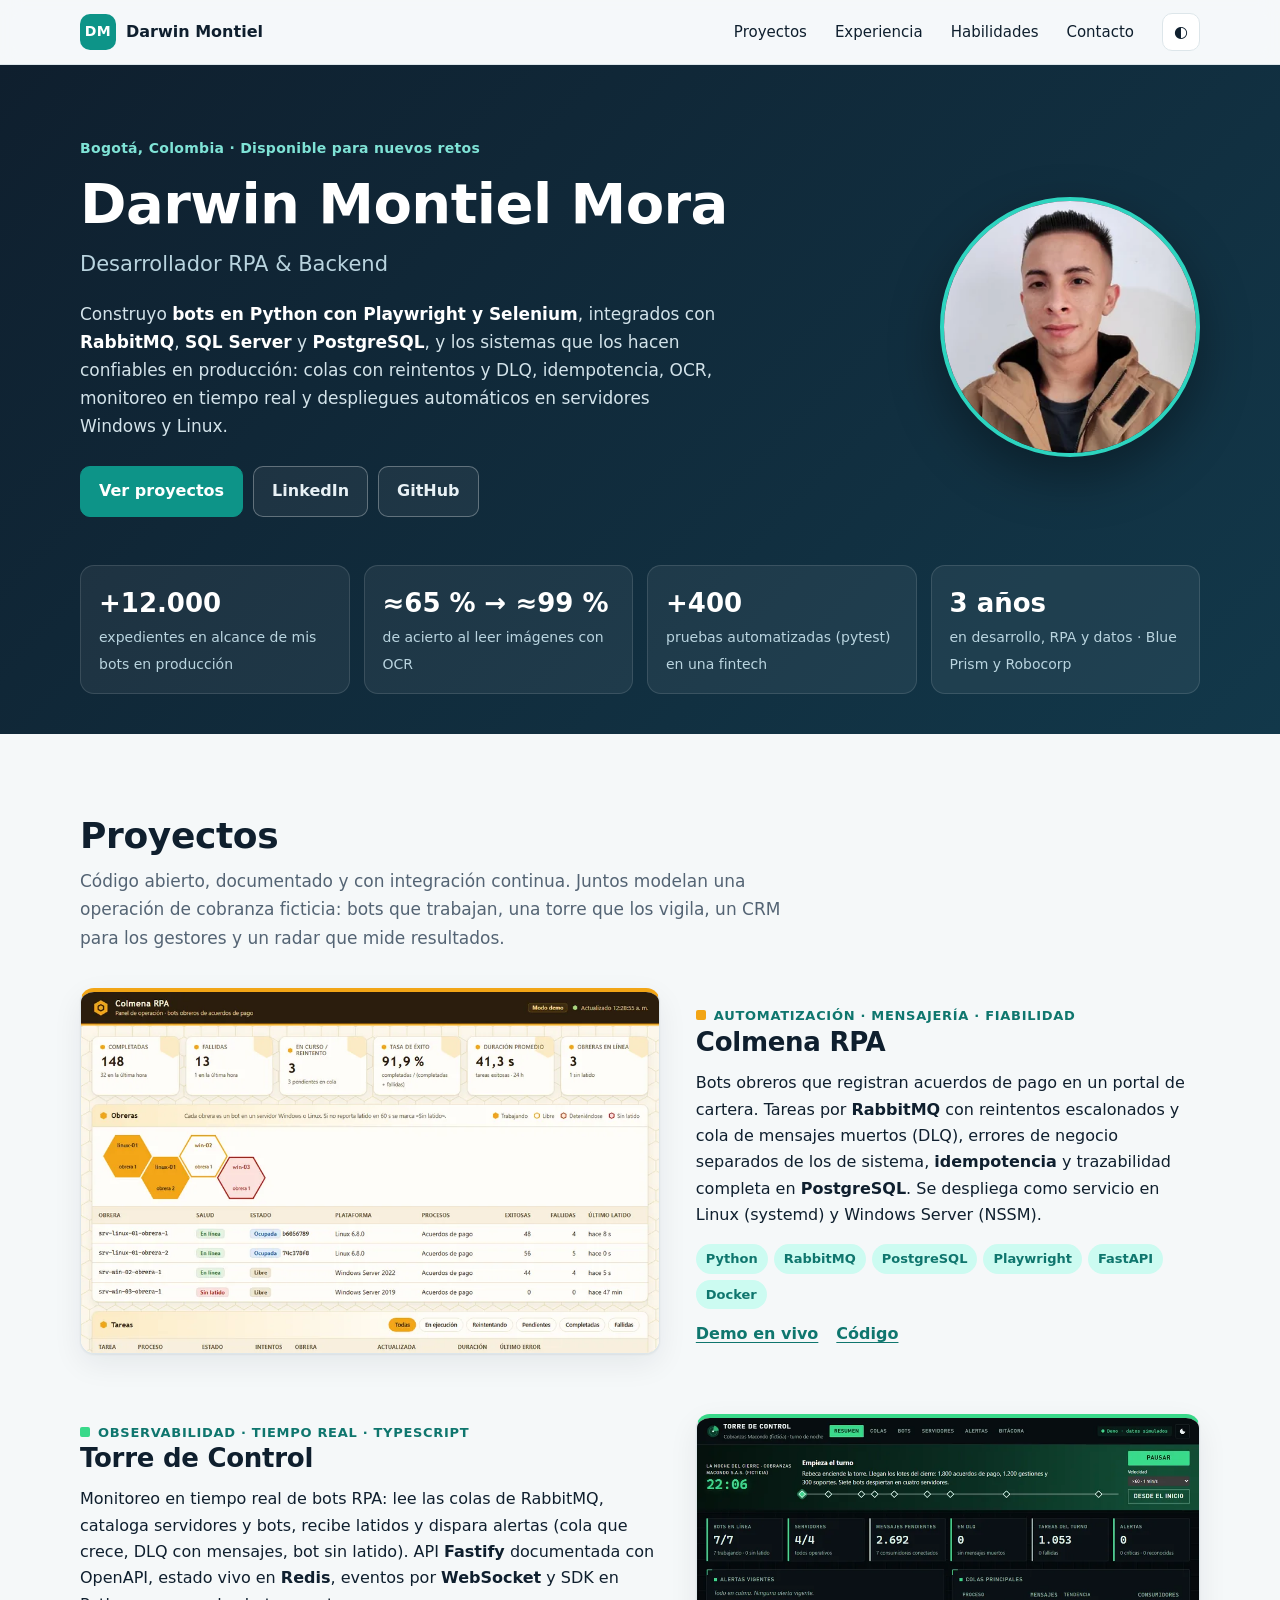
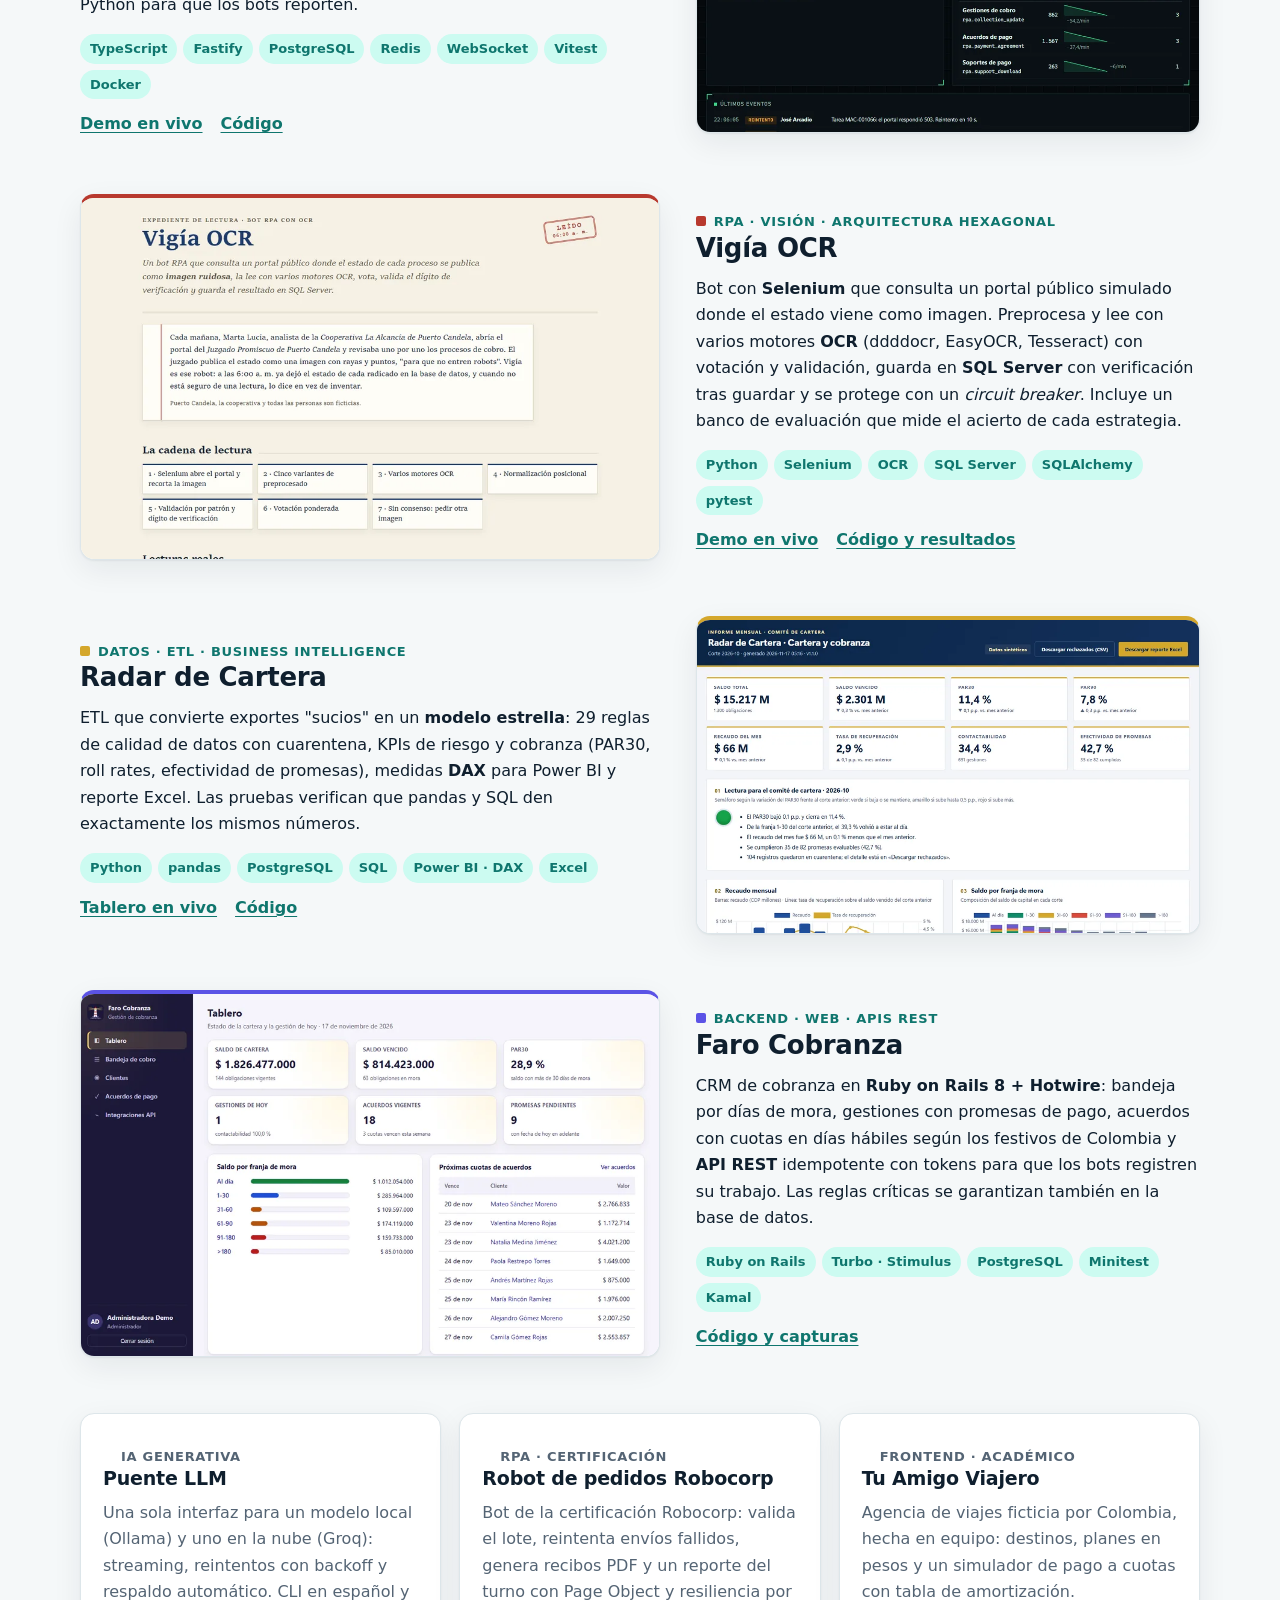
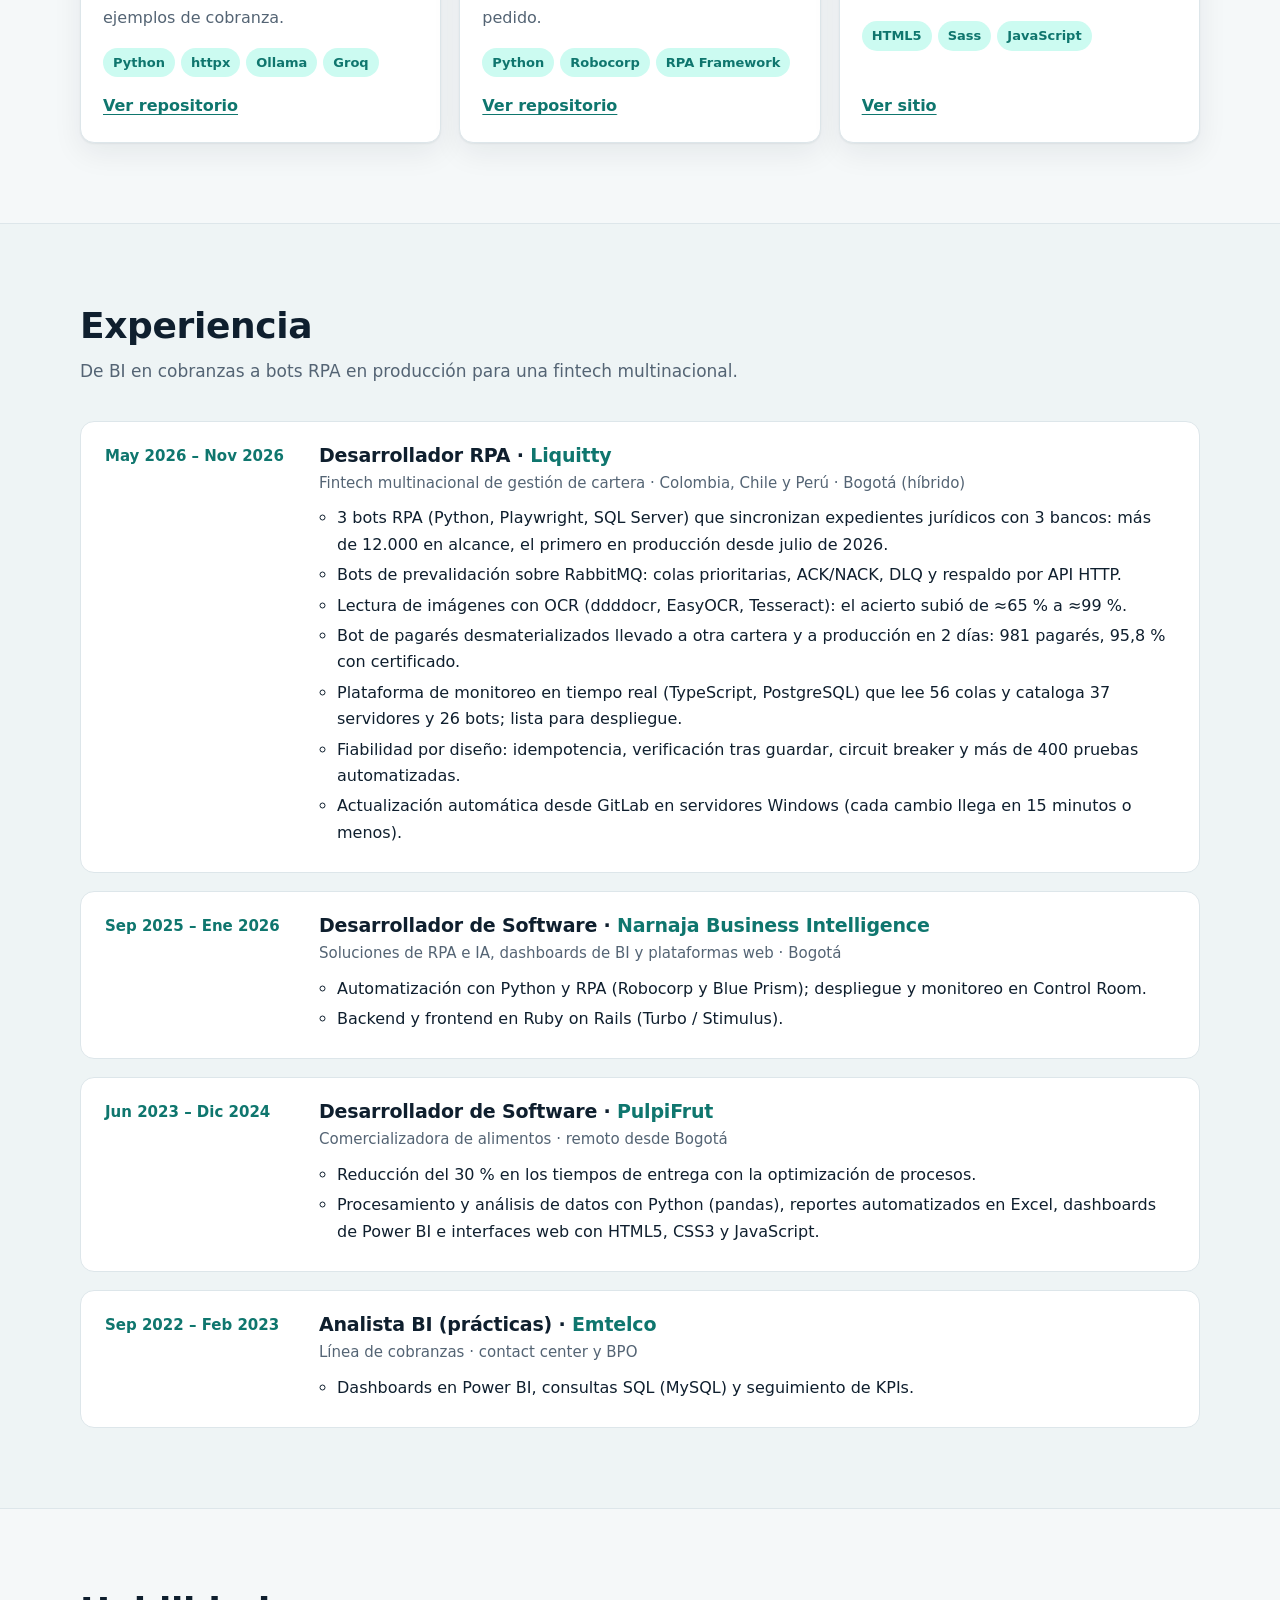
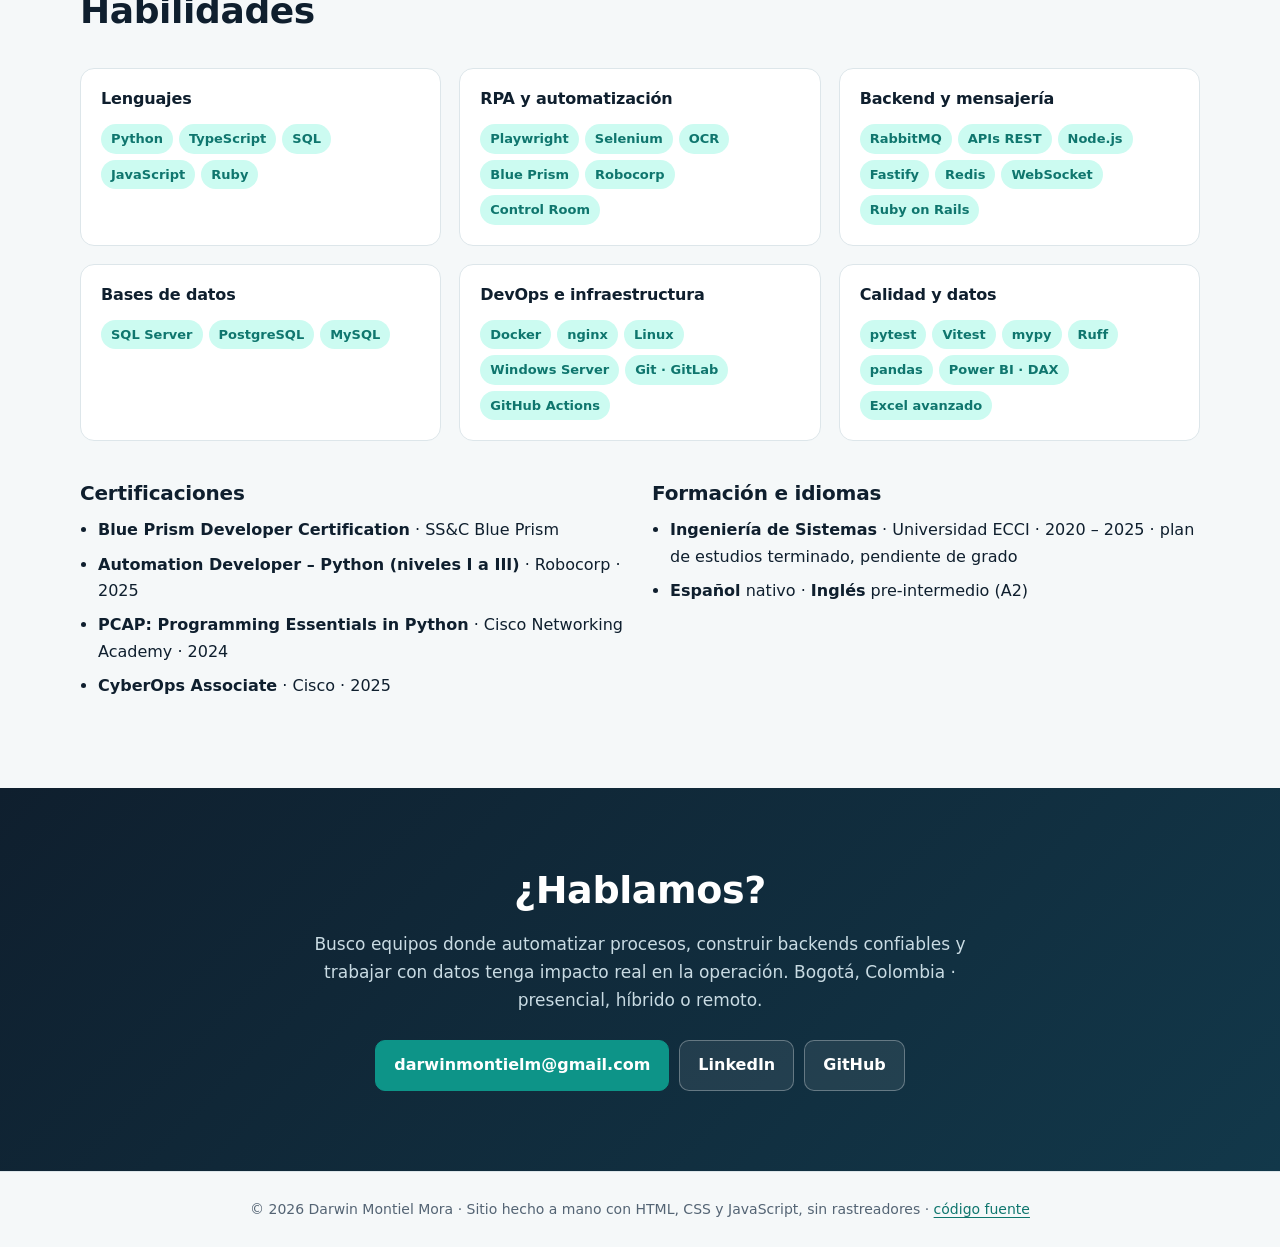
==== index.html @ 4b3ddfc0 "experiencia: PulpiFrut abre con su resultado y Emtelco sin «Junior»" ====
<!DOCTYPE html>
<html lang="es">
<head>
  <meta charset="utf-8">
  <meta name="viewport" content="width=device-width, initial-scale=1">
  <title>Darwin Montiel Mora · Desarrollador RPA &amp; Backend</title>
  <meta name="description" content="Desarrollador RPA y Backend en Bogotá. Bots en Python con Playwright, Selenium y OCR, colas RabbitMQ, SQL Server y PostgreSQL, monitoreo en tiempo real y analítica de datos para gestión de cartera.">
  <meta name="author" content="Darwin Montiel Mora">
  <meta name="theme-color" content="#0f1f2e">
  <link rel="canonical" href="https://darwinmontiel.github.io/">
  <link rel="icon" href="assets/img/favicon.svg" type="image/svg+xml">
  <meta property="og:type" content="profile">
  <meta property="og:locale" content="es_CO">
  <meta property="og:title" content="Darwin Montiel Mora · Desarrollador RPA & Backend">
  <meta property="og:description" content="Bots en Python con Playwright, Selenium y OCR, colas RabbitMQ, SQL Server, PostgreSQL y monitoreo en tiempo real para operaciones de cobranza.">
  <meta property="og:url" content="https://darwinmontiel.github.io/">
  <meta property="og:image" content="https://darwinmontiel.github.io/assets/img/og.png">
  <meta property="og:image:width" content="1200">
  <meta property="og:image:height" content="630">
  <meta name="twitter:card" content="summary_large_image">
  <link rel="stylesheet" href="assets/css/styles.css">
  <script type="application/ld+json">
  {
    "@context": "https://schema.org",
    "@type": "Person",
    "name": "Darwin Montiel Mora",
    "jobTitle": "Desarrollador RPA & Backend",
    "address": { "@type": "PostalAddress", "addressLocality": "Bogotá", "addressCountry": "CO" },
    "alumniOf": "Universidad ECCI",
    "knowsAbout": ["RPA", "Python", "Playwright", "Selenium", "OCR", "RabbitMQ", "SQL Server", "PostgreSQL", "TypeScript", "Fastify", "Redis", "Ruby on Rails", "Power BI", "Docker", "Windows Server", "Linux"],
    "url": "https://darwinmontiel.github.io/",
    "sameAs": ["https://github.com/DarwinMontiel", "https://www.linkedin.com/in/darwin-montiel-mora-925216206"]
  }
  </script>
  <script>
    // Aplica el tema guardado antes de pintar (evita parpadeo). Si el almacenamiento no está disponible, se usa el del sistema.
    try { const t = localStorage.getItem("tema"); if (t) document.documentElement.dataset.theme = t; } catch (e) {}
  </script>
</head>
<body>
  <a class="skip" href="#contenido">Saltar al contenido</a>

  <header class="topbar">
    <div class="wrap topbar__inner">
      <a class="brand" href="#inicio" aria-label="Inicio">
        <span class="brand__logo" aria-hidden="true">DM</span>
        <span class="brand__name">Darwin Montiel</span>
      </a>
      <nav class="nav" aria-label="Secciones">
        <button class="nav__toggle" type="button" aria-expanded="false" aria-controls="menu">Menú</button>
        <ul id="menu" class="nav__list">
          <li><a href="#proyectos">Proyectos</a></li>
          <li><a href="#experiencia">Experiencia</a></li>
          <li><a href="#habilidades">Habilidades</a></li>
          <li><a href="#contacto">Contacto</a></li>
        </ul>
      </nav>
      <button class="theme" type="button" aria-label="Cambiar entre modo claro y oscuro" title="Cambiar tema">
        <span aria-hidden="true">◐</span>
      </button>
    </div>
  </header>

  <main id="contenido">
    <section id="inicio" class="hero">
      <div class="wrap hero__inner">
        <div class="hero__text">
          <p class="eyebrow">Bogotá, Colombia · Disponible para nuevos retos</p>
          <h1>Darwin Montiel Mora</h1>
          <p class="hero__role">Desarrollador RPA &amp; Backend</p>
          <p class="hero__pitch">
            Construyo <strong>bots en Python con Playwright y Selenium</strong>, integrados con
            <strong>RabbitMQ</strong>, <strong>SQL Server</strong> y <strong>PostgreSQL</strong>, y los sistemas que
            los hacen confiables en producción: colas con reintentos y DLQ, idempotencia, OCR,
            monitoreo en tiempo real y despliegues automáticos en servidores Windows y Linux.
          </p>
          <div class="hero__actions">
            <a class="btn btn--primary" href="#proyectos">Ver proyectos</a>
            <a class="btn" href="https://www.linkedin.com/in/darwin-montiel-mora-925216206" rel="me noopener" target="_blank">LinkedIn</a>
            <a class="btn" href="https://github.com/DarwinMontiel" rel="me noopener" target="_blank">GitHub</a>
          </div>
        </div>
        <img class="hero__photo" src="assets/img/avatar.webp" width="320" height="320" alt="Foto de Darwin Montiel Mora">
      </div>
      <div class="wrap">
        <ul class="stats">
          <li><strong>+12.000</strong><span>expedientes en alcance de mis bots en producción</span></li>
          <li><strong>≈65 % → ≈99 %</strong><span>de acierto al leer imágenes con OCR</span></li>
          <li><strong>+400</strong><span>pruebas automatizadas (pytest) en una fintech</span></li>
          <li><strong>3 años</strong><span>en desarrollo, RPA y datos · Blue Prism y Robocorp</span></li>
        </ul>
      </div>
    </section>

    <section id="proyectos" class="section">
      <div class="wrap">
        <header class="section__head">
          <h2>Proyectos</h2>
          <p>Código abierto, documentado y con integración continua. Juntos modelan una operación de cobranza ficticia: bots que trabajan, una torre que los vigila, un CRM para los gestores y un radar que mide resultados.</p>
        </header>

        <article class="project project--colmena">
          <a class="project__media" href="https://darwinmontiel.github.io/colmena-rpa/" target="_blank" rel="noopener">
            <img src="assets/img/colmena-rpa.webp" width="960" height="600" loading="lazy" alt="Panel de operación de Colmena RPA: indicadores, el panal de obreras y las tareas">
          </a>
          <div class="project__body">
            <p class="project__kicker">Automatización · Mensajería · Fiabilidad</p>
            <h3>Colmena RPA</h3>
            <p>Bots obreros que registran acuerdos de pago en un portal de cartera. Tareas por <strong>RabbitMQ</strong> con reintentos escalonados y cola de mensajes muertos (DLQ), errores de negocio separados de los de sistema, <strong>idempotencia</strong> y trazabilidad completa en <strong>PostgreSQL</strong>. Se despliega como servicio en Linux (systemd) y Windows Server (NSSM).</p>
            <ul class="chips">
              <li>Python</li><li>RabbitMQ</li><li>PostgreSQL</li><li>Playwright</li><li>FastAPI</li><li>Docker</li>
            </ul>
            <p class="project__links">
              <a href="https://darwinmontiel.github.io/colmena-rpa/" target="_blank" rel="noopener">Demo en vivo</a>
              <a href="https://github.com/DarwinMontiel/colmena-rpa" target="_blank" rel="noopener">Código</a>
            </p>
          </div>
        </article>

        <article class="project project--reverse project--torre">
          <a class="project__media" href="https://darwinmontiel.github.io/torre-de-control/" target="_blank" rel="noopener">
            <img src="assets/img/torre-de-control.webp" width="960" height="600" loading="lazy" alt="Tablero de Torre de Control con colas, bots, servidores y alertas en tiempo real">
          </a>
          <div class="project__body">
            <p class="project__kicker">Observabilidad · Tiempo real · TypeScript</p>
            <h3>Torre de Control</h3>
            <p>Monitoreo en tiempo real de bots RPA: lee las colas de RabbitMQ, cataloga servidores y bots, recibe latidos y dispara alertas (cola que crece, DLQ con mensajes, bot sin latido). API <strong>Fastify</strong> documentada con OpenAPI, estado vivo en <strong>Redis</strong>, eventos por <strong>WebSocket</strong> y SDK en Python para que los bots reporten.</p>
            <ul class="chips">
              <li>TypeScript</li><li>Fastify</li><li>PostgreSQL</li><li>Redis</li><li>WebSocket</li><li>Vitest</li><li>Docker</li>
            </ul>
            <p class="project__links">
              <a href="https://darwinmontiel.github.io/torre-de-control/" target="_blank" rel="noopener">Demo en vivo</a>
              <a href="https://github.com/DarwinMontiel/torre-de-control" target="_blank" rel="noopener">Código</a>
            </p>
          </div>
        </article>

        <article class="project project--vigia">
          <a class="project__media" href="https://darwinmontiel.github.io/vigia-ocr/" target="_blank" rel="noopener">
            <img src="assets/img/vigia-ocr.webp" width="960" height="600" loading="lazy" alt="Demo de Vigía OCR: expediente de lectura con la cadena OCR paso a paso">
          </a>
          <div class="project__body">
            <p class="project__kicker">RPA · Visión · Arquitectura hexagonal</p>
            <h3>Vigía OCR</h3>
            <p>Bot con <strong>Selenium</strong> que consulta un portal público simulado donde el estado viene como imagen. Preprocesa y lee con varios motores <strong>OCR</strong> (ddddocr, EasyOCR, Tesseract) con votación y validación, guarda en <strong>SQL Server</strong> con verificación tras guardar y se protege con un <em>circuit breaker</em>. Incluye un banco de evaluación que mide el acierto de cada estrategia.</p>
            <ul class="chips">
              <li>Python</li><li>Selenium</li><li>OCR</li><li>SQL Server</li><li>SQLAlchemy</li><li>pytest</li>
            </ul>
            <p class="project__links">
              <a href="https://darwinmontiel.github.io/vigia-ocr/" target="_blank" rel="noopener">Demo en vivo</a>
              <a href="https://github.com/DarwinMontiel/vigia-ocr" target="_blank" rel="noopener">Código y resultados</a>
            </p>
          </div>
        </article>

        <article class="project project--reverse project--radar">
          <a class="project__media" href="https://darwinmontiel.github.io/radar-cartera/" target="_blank" rel="noopener">
            <img src="assets/img/radar-cartera.webp" width="960" height="600" loading="lazy" alt="Tablero de Radar de Cartera con saldo, PAR30, recaudo y franjas de mora">
          </a>
          <div class="project__body">
            <p class="project__kicker">Datos · ETL · Business Intelligence</p>
            <h3>Radar de Cartera</h3>
            <p>ETL que convierte exportes "sucios" en un <strong>modelo estrella</strong>: 29 reglas de calidad de datos con cuarentena, KPIs de riesgo y cobranza (PAR30, roll rates, efectividad de promesas), medidas <strong>DAX</strong> para Power BI y reporte Excel. Las pruebas verifican que pandas y SQL den exactamente los mismos números.</p>
            <ul class="chips">
              <li>Python</li><li>pandas</li><li>PostgreSQL</li><li>SQL</li><li>Power BI · DAX</li><li>Excel</li>
            </ul>
            <p class="project__links">
              <a href="https://darwinmontiel.github.io/radar-cartera/" target="_blank" rel="noopener">Tablero en vivo</a>
              <a href="https://github.com/DarwinMontiel/radar-cartera" target="_blank" rel="noopener">Código</a>
            </p>
          </div>
        </article>

        <article class="project project--faro">
          <a class="project__media" href="https://github.com/DarwinMontiel/faro-cobranza" target="_blank" rel="noopener">
            <img src="assets/img/faro-cobranza.webp" width="960" height="600" loading="lazy" alt="Tablero de Faro Cobranza con indicadores y próximas cuotas">
          </a>
          <div class="project__body">
            <p class="project__kicker">Backend · Web · APIs REST</p>
            <h3>Faro Cobranza</h3>
            <p>CRM de cobranza en <strong>Ruby on Rails 8 + Hotwire</strong>: bandeja por días de mora, gestiones con promesas de pago, acuerdos con cuotas en días hábiles según los festivos de Colombia y <strong>API REST</strong> idempotente con tokens para que los bots registren su trabajo. Las reglas críticas se garantizan también en la base de datos.</p>
            <ul class="chips">
              <li>Ruby on Rails</li><li>Turbo · Stimulus</li><li>PostgreSQL</li><li>Minitest</li><li>Kamal</li>
            </ul>
            <p class="project__links">
              <a href="https://github.com/DarwinMontiel/faro-cobranza" target="_blank" rel="noopener">Código y capturas</a>
            </p>
          </div>
        </article>

        <div class="cards">
          <article class="card">
            <p class="project__kicker">IA generativa</p>
            <h3>Puente LLM</h3>
            <p>Una sola interfaz para un modelo local (Ollama) y uno en la nube (Groq): streaming, reintentos con backoff y respaldo automático. CLI en español y ejemplos de cobranza.</p>
            <ul class="chips"><li>Python</li><li>httpx</li><li>Ollama</li><li>Groq</li></ul>
            <a class="card__link" href="https://github.com/DarwinMontiel/puente-llm" target="_blank" rel="noopener">Ver repositorio</a>
          </article>
          <article class="card">
            <p class="project__kicker">RPA · Certificación</p>
            <h3>Robot de pedidos Robocorp</h3>
            <p>Bot de la certificación Robocorp: valida el lote, reintenta envíos fallidos, genera recibos PDF y un reporte del turno con Page Object y resiliencia por pedido.</p>
            <ul class="chips"><li>Python</li><li>Robocorp</li><li>RPA Framework</li></ul>
            <a class="card__link" href="https://github.com/DarwinMontiel/robot-pedidos-robocorp" target="_blank" rel="noopener">Ver repositorio</a>
          </article>
          <article class="card">
            <p class="project__kicker">Frontend · Académico</p>
            <h3>Tu Amigo Viajero</h3>
            <p>Agencia de viajes ficticia por Colombia, hecha en equipo: destinos, planes en pesos y un simulador de pago a cuotas con tabla de amortización.</p>
            <ul class="chips"><li>HTML5</li><li>Sass</li><li>JavaScript</li></ul>
            <a class="card__link" href="https://darwinmontiel.github.io/tu-amigo-viajero/" target="_blank" rel="noopener">Ver sitio</a>
          </article>
        </div>
      </div>
    </section>

    <section id="experiencia" class="section section--alt">
      <div class="wrap">
        <header class="section__head">
          <h2>Experiencia</h2>
          <p>De BI en cobranzas a bots RPA en producción para una fintech multinacional.</p>
        </header>
        <ol class="timeline">
          <li>
            <div class="timeline__when">May 2026 – Nov 2026</div>
            <div class="timeline__what">
              <h3>Desarrollador RPA · <span>Liquitty</span></h3>
              <p class="muted">Fintech multinacional de gestión de cartera · Colombia, Chile y Perú · Bogotá (híbrido)</p>
              <ul>
                <li>3 bots RPA (Python, Playwright, SQL Server) que sincronizan expedientes jurídicos con 3 bancos: más de 12.000 en alcance, el primero en producción desde julio de 2026.</li>
                <li>Bots de prevalidación sobre RabbitMQ: colas prioritarias, ACK/NACK, DLQ y respaldo por API HTTP.</li>
                <li>Lectura de imágenes con OCR (ddddocr, EasyOCR, Tesseract): el acierto subió de ≈65 % a ≈99 %.</li>
                <li>Bot de pagarés desmaterializados llevado a otra cartera y a producción en 2 días: 981 pagarés, 95,8 % con certificado.</li>
                <li>Plataforma de monitoreo en tiempo real (TypeScript, PostgreSQL) que lee 56 colas y cataloga 37 servidores y 26 bots; lista para despliegue.</li>
                <li>Fiabilidad por diseño: idempotencia, verificación tras guardar, circuit breaker y más de 400 pruebas automatizadas.</li>
                <li>Actualización automática desde GitLab en servidores Windows (cada cambio llega en 15 minutos o menos).</li>
              </ul>
            </div>
          </li>
          <li>
            <div class="timeline__when">Sep 2025 – Ene 2026</div>
            <div class="timeline__what">
              <h3>Desarrollador de Software · <span>Narnaja Business Intelligence</span></h3>
              <p class="muted">Soluciones de RPA e IA, dashboards de BI y plataformas web · Bogotá</p>
              <ul>
                <li>Automatización con Python y RPA (Robocorp y Blue Prism); despliegue y monitoreo en Control Room.</li>
                <li>Backend y frontend en Ruby on Rails (Turbo / Stimulus).</li>
              </ul>
            </div>
          </li>
          <li>
            <div class="timeline__when">Jun 2023 – Dic 2024</div>
            <div class="timeline__what">
              <h3>Desarrollador de Software · <span>PulpiFrut</span></h3>
              <p class="muted">Comercializadora de alimentos · remoto desde Bogotá</p>
              <ul>
                <li>Reducción del 30 % en los tiempos de entrega con la optimización de procesos.</li>
                <li>Procesamiento y análisis de datos con Python (pandas), reportes automatizados en Excel, dashboards de Power BI e interfaces web con HTML5, CSS3 y JavaScript.</li>
              </ul>
            </div>
          </li>
          <li>
            <div class="timeline__when">Sep 2022 – Feb 2023</div>
            <div class="timeline__what">
              <h3>Analista BI (prácticas) · <span>Emtelco</span></h3>
              <p class="muted">Línea de cobranzas · contact center y BPO</p>
              <ul>
                <li>Dashboards en Power BI, consultas SQL (MySQL) y seguimiento de KPIs.</li>
              </ul>
            </div>
          </li>
        </ol>
      </div>
    </section>

    <section id="habilidades" class="section">
      <div class="wrap">
        <header class="section__head">
          <h2>Habilidades</h2>
        </header>
        <div class="skills">
          <div><h3>Lenguajes</h3><ul class="chips"><li>Python</li><li>TypeScript</li><li>SQL</li><li>JavaScript</li><li>Ruby</li></ul></div>
          <div><h3>RPA y automatización</h3><ul class="chips"><li>Playwright</li><li>Selenium</li><li>OCR</li><li>Blue Prism</li><li>Robocorp</li><li>Control Room</li></ul></div>
          <div><h3>Backend y mensajería</h3><ul class="chips"><li>RabbitMQ</li><li>APIs REST</li><li>Node.js</li><li>Fastify</li><li>Redis</li><li>WebSocket</li><li>Ruby on Rails</li></ul></div>
          <div><h3>Bases de datos</h3><ul class="chips"><li>SQL Server</li><li>PostgreSQL</li><li>MySQL</li></ul></div>
          <div><h3>DevOps e infraestructura</h3><ul class="chips"><li>Docker</li><li>nginx</li><li>Linux</li><li>Windows Server</li><li>Git · GitLab</li><li>GitHub Actions</li></ul></div>
          <div><h3>Calidad y datos</h3><ul class="chips"><li>pytest</li><li>Vitest</li><li>mypy</li><li>Ruff</li><li>pandas</li><li>Power BI · DAX</li><li>Excel avanzado</li></ul></div>
        </div>

        <div class="grid2">
          <div>
            <h3 class="subhead">Certificaciones</h3>
            <ul class="list">
              <li><strong>Blue Prism Developer Certification</strong> · SS&amp;C Blue Prism</li>
              <li><strong>Automation Developer – Python (niveles I a III)</strong> · Robocorp · 2025</li>
              <li><strong>PCAP: Programming Essentials in Python</strong> · Cisco Networking Academy · 2024</li>
              <li><strong>CyberOps Associate</strong> · Cisco · 2025</li>
            </ul>
          </div>
          <div>
            <h3 class="subhead">Formación e idiomas</h3>
            <ul class="list">
              <li><strong>Ingeniería de Sistemas</strong> · Universidad ECCI · 2020 – 2025 · plan de estudios terminado, pendiente de grado</li>
              <li><strong>Español</strong> nativo · <strong>Inglés</strong> pre-intermedio (A2)</li>
            </ul>
          </div>
        </div>
      </div>
    </section>

    <section id="contacto" class="section section--contact">
      <div class="wrap contact">
        <h2>¿Hablamos?</h2>
        <p>Busco equipos donde automatizar procesos, construir backends confiables y trabajar con datos tenga impacto real en la operación. Bogotá, Colombia · presencial, híbrido o remoto.</p>
        <div class="hero__actions">
          <a class="btn btn--primary" href="mailto:darwinmontielm@gmail.com">darwinmontielm@gmail.com</a>
          <a class="btn" href="https://www.linkedin.com/in/darwin-montiel-mora-925216206" rel="me noopener" target="_blank">LinkedIn</a>
          <a class="btn" href="https://github.com/DarwinMontiel" rel="me noopener" target="_blank">GitHub</a>
        </div>
      </div>
    </section>
  </main>

  <footer class="footer">
    <div class="wrap">
      <p>© <span id="year">2026</span> Darwin Montiel Mora · Sitio hecho a mano con HTML, CSS y JavaScript, sin rastreadores · <a href="https://github.com/DarwinMontiel/DarwinMontiel.github.io">código fuente</a></p>
    </div>
  </footer>

  <script src="assets/js/main.js" defer></script>
</body>
</html>
---- assets/css/styles.css ----
/* Portafolio · Darwin Montiel Mora — CSS propio, sin frameworks. */

:root {
  --bg: #f5f8f9;
  --surface: #ffffff;
  --surface-2: #eef4f5;
  --border: #dde6ea;
  --text: #0f1f2e;
  --muted: #546474;
  --accent: #0d9488;
  --accent-strong: #0f766e;
  --accent-soft: #ccfbf1;
  --hero-from: #0f1f2e;
  --hero-to: #12384a;
  --radius: 14px;
  --shadow: 0 1px 2px rgb(15 31 46 / 6%), 0 10px 30px rgb(15 31 46 / 7%);
  --font: "Inter", "Segoe UI", system-ui, -apple-system, Roboto, sans-serif;
  color-scheme: light;
}

:root[data-theme="dark"] {
  --bg: #0a131b;
  --surface: #101c26;
  --surface-2: #0d1821;
  --border: #1f303d;
  --text: #e6edf2;
  --muted: #94a7b6;
  --accent: #2dd4bf;
  --accent-strong: #5eead4;
  --accent-soft: #134e4a;
  --hero-from: #07101a;
  --hero-to: #0d2a37;
  color-scheme: dark;
}

@media (prefers-color-scheme: dark) {
  :root:not([data-theme="light"]) {
    --bg: #0a131b;
    --surface: #101c26;
    --surface-2: #0d1821;
    --border: #1f303d;
    --text: #e6edf2;
    --muted: #94a7b6;
    --accent: #2dd4bf;
    --accent-strong: #5eead4;
    --accent-soft: #134e4a;
    --hero-from: #07101a;
    --hero-to: #0d2a37;
    color-scheme: dark;
  }
}

*, *::before, *::after { box-sizing: border-box; }
html { scroll-behavior: smooth; scroll-padding-top: 76px; -webkit-text-size-adjust: 100%; }
body { margin: 0; font: 16px/1.65 var(--font); color: var(--text); background: var(--bg); }
img { max-width: 100%; height: auto; display: block; }
a { color: var(--accent-strong); text-underline-offset: 3px; }
h1, h2, h3 { line-height: 1.2; margin: 0; letter-spacing: -0.01em; }
:focus-visible { outline: 3px solid var(--accent); outline-offset: 3px; border-radius: 6px; }

.wrap { width: min(1120px, 100% - 32px); margin-inline: auto; }
.skip { position: absolute; left: 16px; top: -48px; background: var(--accent); color: #fff; padding: 8px 14px; border-radius: 8px; z-index: 20; }
.skip:focus { top: 12px; }
.muted { color: var(--muted); }

/* ---------- Barra superior ---------- */
.topbar {
  position: sticky; top: 0; z-index: 10;
  background: color-mix(in srgb, var(--bg) 85%, transparent);
  backdrop-filter: saturate(140%) blur(10px);
  border-bottom: 1px solid var(--border);
}
.topbar__inner { display: flex; align-items: center; gap: 16px; height: 64px; }
.brand { display: flex; align-items: center; gap: 10px; text-decoration: none; color: var(--text); font-weight: 700; margin-right: auto; }
.brand__logo { width: 36px; height: 36px; border-radius: 10px; display: grid; place-items: center; background: #0d9488; color: #fff; font-size: 14px; letter-spacing: .5px; }
.nav__list { display: flex; gap: 4px; list-style: none; margin: 0; padding: 0; }
.nav__list a { display: block; padding: 8px 12px; border-radius: 8px; color: var(--text); text-decoration: none; font-weight: 500; font-size: 15px; }
.nav__list a:hover { background: var(--surface-2); }
.nav__toggle { display: none; }
.theme, .nav__toggle {
  border: 1px solid var(--border); background: var(--surface); color: var(--text);
  border-radius: 10px; height: 38px; min-width: 38px; padding: 0 10px; cursor: pointer; font: inherit;
}

/* ---------- Hero ---------- */
.hero { background: linear-gradient(135deg, var(--hero-from), var(--hero-to)); color: #e8f1f5; padding: 72px 0 40px; }
.hero__inner { display: grid; grid-template-columns: 1fr auto; gap: 48px; align-items: center; }
.eyebrow { margin: 0 0 10px; color: #7fe3d6; font-weight: 600; font-size: 14px; letter-spacing: .3px; }
.hero h1 { font-size: clamp(34px, 5vw, 56px); color: #fff; }
.hero__role { margin: 10px 0 0; font-size: clamp(17px, 2.2vw, 21px); color: #b9d4df; font-weight: 500; }
.hero__pitch { max-width: 640px; margin: 18px 0 0; color: #d3e3ea; font-size: 17px; }
.hero__pitch strong { color: #fff; }
.hero__actions { display: flex; flex-wrap: wrap; gap: 10px; margin-top: 26px; }
.hero__photo { width: 260px; height: 260px; border-radius: 50%; object-fit: cover; border: 4px solid #2dd4bf; box-shadow: 0 20px 50px rgb(0 0 0 / 35%); }

.btn {
  display: inline-flex; align-items: center; justify-content: center; gap: 8px;
  padding: 11px 18px; border-radius: 10px; font-weight: 600; text-decoration: none;
  border: 1px solid rgb(255 255 255 / 30%); color: inherit; background: rgb(255 255 255 / 6%);
  transition: transform .15s ease, background .15s ease;
}
.btn:hover { transform: translateY(-1px); background: rgb(255 255 255 / 12%); }
.btn--primary { background: #0d9488; border-color: #0d9488; color: #fff; }
.btn--primary:hover { background: #0f766e; }

.stats { list-style: none; margin: 48px 0 0; padding: 0; display: grid; grid-template-columns: repeat(4, 1fr); gap: 14px; }
.stats li { background: rgb(255 255 255 / 6%); border: 1px solid rgb(255 255 255 / 12%); border-radius: var(--radius); padding: 16px 18px; }
.stats strong { display: block; font-size: 26px; color: #fff; }
.stats span { color: #b9d4df; font-size: 14px; }

/* ---------- Secciones ---------- */
.section { padding: 80px 0; }
.section--alt { background: var(--surface-2); border-block: 1px solid var(--border); }
.section__head { max-width: 720px; margin-bottom: 36px; }
.section__head h2 { font-size: clamp(28px, 3.5vw, 36px); }
.section__head p { margin: 10px 0 0; color: var(--muted); font-size: 17px; }

.project {
  display: grid; grid-template-columns: 1.15fr 1fr; gap: 36px; align-items: center;
  margin-bottom: 56px;
}
.project--reverse .project__media { order: 2; }
.project__media { display: block; border-radius: var(--radius); overflow: hidden; border: 1px solid var(--border); box-shadow: var(--shadow); background: var(--surface); }
.project__media img { transition: transform .35s ease; }
.project__media:hover img { transform: scale(1.02); }
.project__kicker { margin: 0 0 6px; color: var(--accent-strong); font-weight: 700; font-size: 13px; text-transform: uppercase; letter-spacing: .7px; }
.project h3 { font-size: 26px; }
/* Cada proyecto tiene su propia identidad visual; su color marca la tarjeta (solo como adorno,
   el texto sigue en los colores del sitio para no perder contraste). */
.project { --proyecto: var(--accent); }
.project--colmena { --proyecto: #f2a516; }
.project--torre { --proyecto: #39d98a; }
.project--vigia { --proyecto: #b8392e; }
.project--radar { --proyecto: #d4a72c; }
.project--faro { --proyecto: #5b53e6; }
.project__media { border-top: 4px solid var(--proyecto); }
.project__kicker::before {
  content: ""; display: inline-block; width: 10px; height: 10px; margin-right: 8px; border-radius: 2px;
  background: var(--proyecto); vertical-align: 0;
}
.project__body p { margin: 12px 0 0; }
.project__links { display: flex; gap: 18px; font-weight: 600; }

.chips { list-style: none; display: flex; flex-wrap: wrap; gap: 6px; padding: 0; margin: 16px 0 0; }
.chips li { font-size: 13px; font-weight: 600; padding: 4px 10px; border-radius: 999px; background: var(--accent-soft); color: var(--accent-strong); }

.cards { display: grid; grid-template-columns: repeat(3, 1fr); gap: 18px; }
.card { background: var(--surface); border: 1px solid var(--border); border-radius: var(--radius); padding: 22px; box-shadow: var(--shadow); display: flex; flex-direction: column; }
.card h3 { font-size: 19px; }
.card p { margin: 10px 0 0; color: var(--muted); }
.card__link { margin-top: auto; padding-top: 16px; font-weight: 600; }

.timeline { list-style: none; margin: 0; padding: 0; display: grid; gap: 18px; }
.timeline > li {
  display: grid; grid-template-columns: 190px 1fr; gap: 24px;
  background: var(--surface); border: 1px solid var(--border); border-radius: var(--radius); padding: 22px 24px;
}
.timeline__when { color: var(--accent-strong); font-weight: 700; font-size: 15px; }
.timeline h3 { font-size: 19px; }
.timeline h3 span { color: var(--accent-strong); }
.timeline p { margin: 4px 0 0; font-size: 15px; }
.timeline ul { margin: 10px 0 0; padding-left: 18px; }
.timeline li li { margin: 4px 0; }

.skills { display: grid; grid-template-columns: repeat(3, 1fr); gap: 18px; }
.skills > div { background: var(--surface); border: 1px solid var(--border); border-radius: var(--radius); padding: 20px; }
.skills h3 { font-size: 16px; }
.grid2 { display: grid; grid-template-columns: 1fr 1fr; gap: 24px; margin-top: 40px; }
.subhead { font-size: 20px; margin-bottom: 12px; }
.list { margin: 0; padding-left: 18px; }
.list li { margin: 8px 0; }

.section--contact { background: linear-gradient(135deg, var(--hero-from), var(--hero-to)); color: #e8f1f5; }
.contact { text-align: center; max-width: 720px; }
.contact h2 { color: #fff; font-size: clamp(28px, 3.5vw, 38px); }
.contact p { color: #c9dbe3; font-size: 17px; }
.contact .hero__actions { justify-content: center; }
.section--contact .btn:not(.btn--primary) { color: #fff; background: rgb(255 255 255 / 8%); border-color: rgb(255 255 255 / 30%); }

.footer { padding: 26px 0; color: var(--muted); font-size: 14px; border-top: 1px solid var(--border); }
.footer p { margin: 0; text-align: center; }

/* ---------- Responsive ---------- */
@media (max-width: 900px) {
  .hero__inner { grid-template-columns: 1fr; }
  .hero__photo { width: 150px; height: 150px; order: -1; }
  .stats { grid-template-columns: repeat(2, 1fr); }
  .project, .project--reverse { grid-template-columns: 1fr; gap: 20px; }
  .project--reverse .project__media { order: 0; }
  .cards, .skills { grid-template-columns: 1fr 1fr; }
  .timeline > li { grid-template-columns: 1fr; gap: 6px; }
}

@media (max-width: 640px) {
  .nav__toggle { display: inline-block; }
  .nav__list {
    display: none; position: absolute; top: 64px; left: 0; right: 0; flex-direction: column;
    background: var(--surface); border-bottom: 1px solid var(--border); padding: 8px 16px 14px;
  }
  .nav__list.open { display: flex; }
  .brand__name { display: none; }
  .hero { padding-top: 40px; }
  .cards, .skills, .grid2 { grid-template-columns: 1fr; }
  .stats strong { font-size: 22px; }
  .section { padding: 56px 0; }
}

@media (prefers-reduced-motion: reduce) {
  html { scroll-behavior: auto; }
  *, *::before, *::after { transition: none !important; }
}
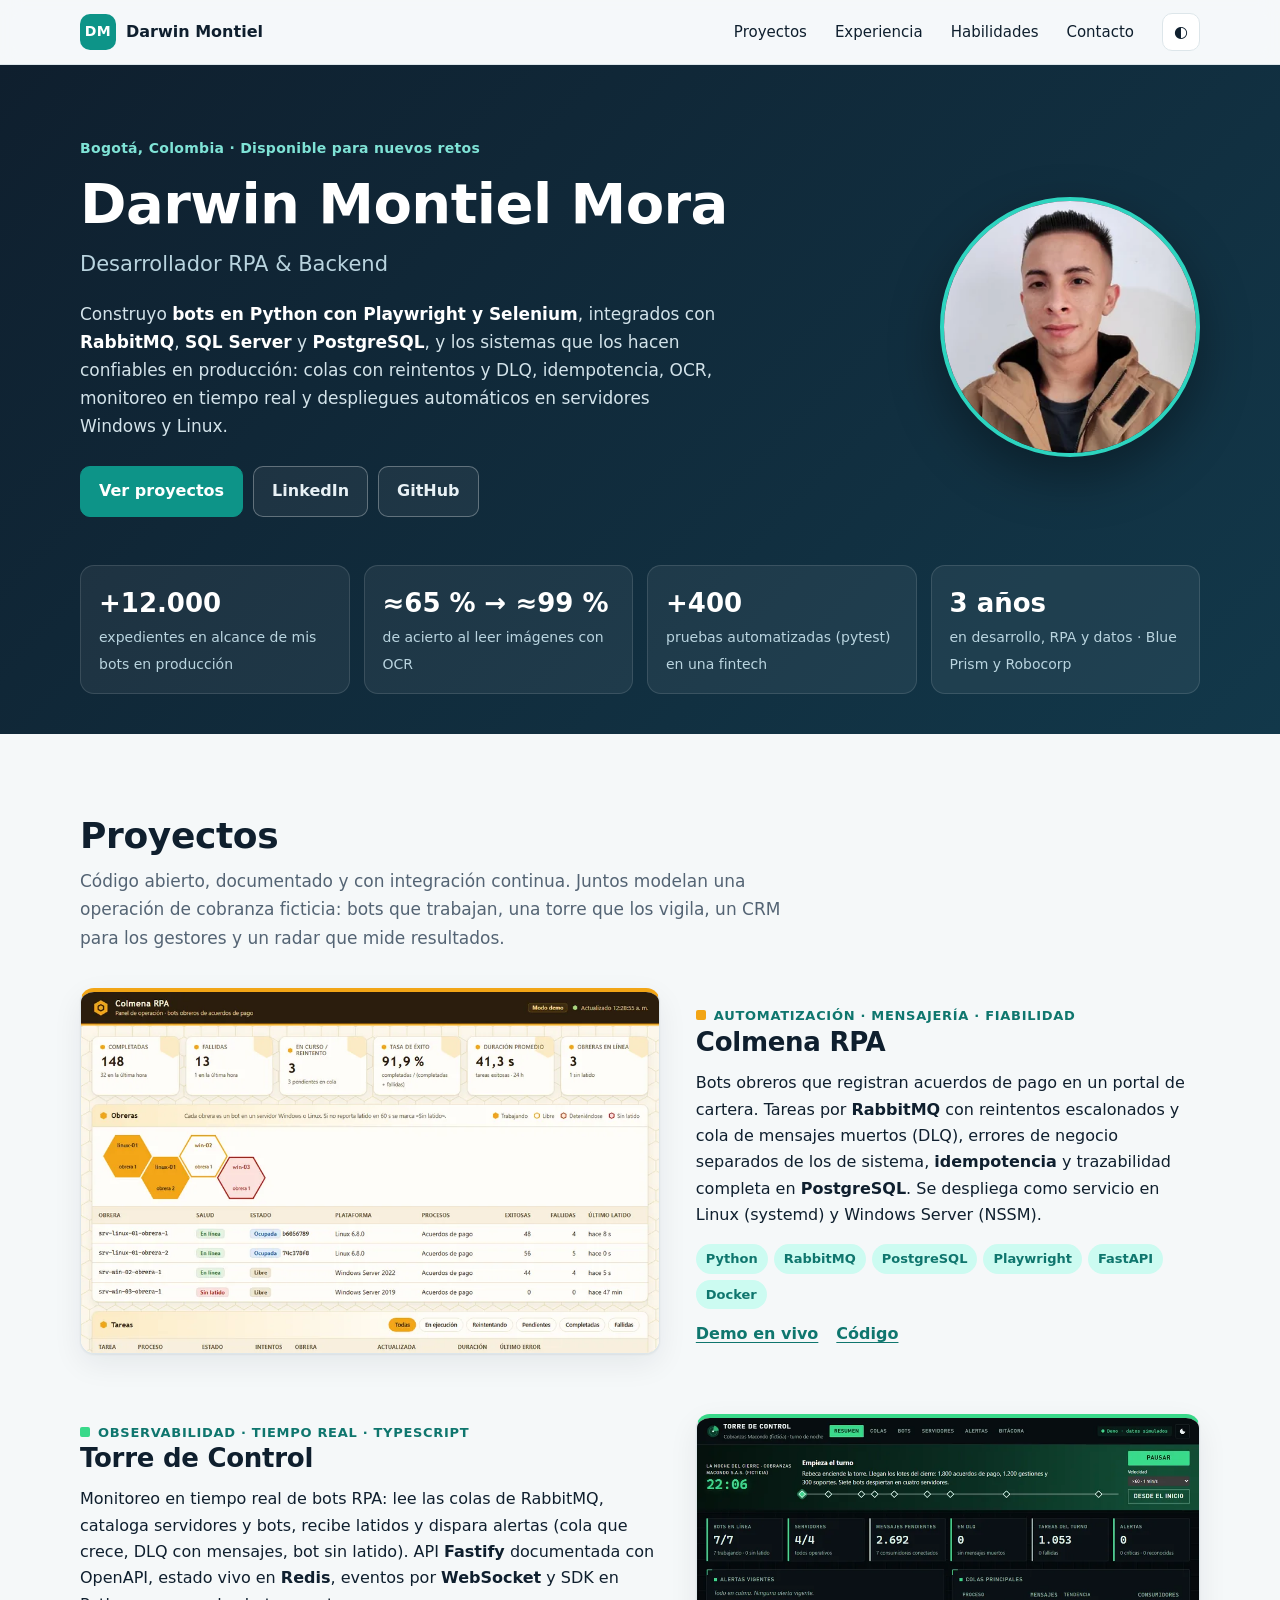
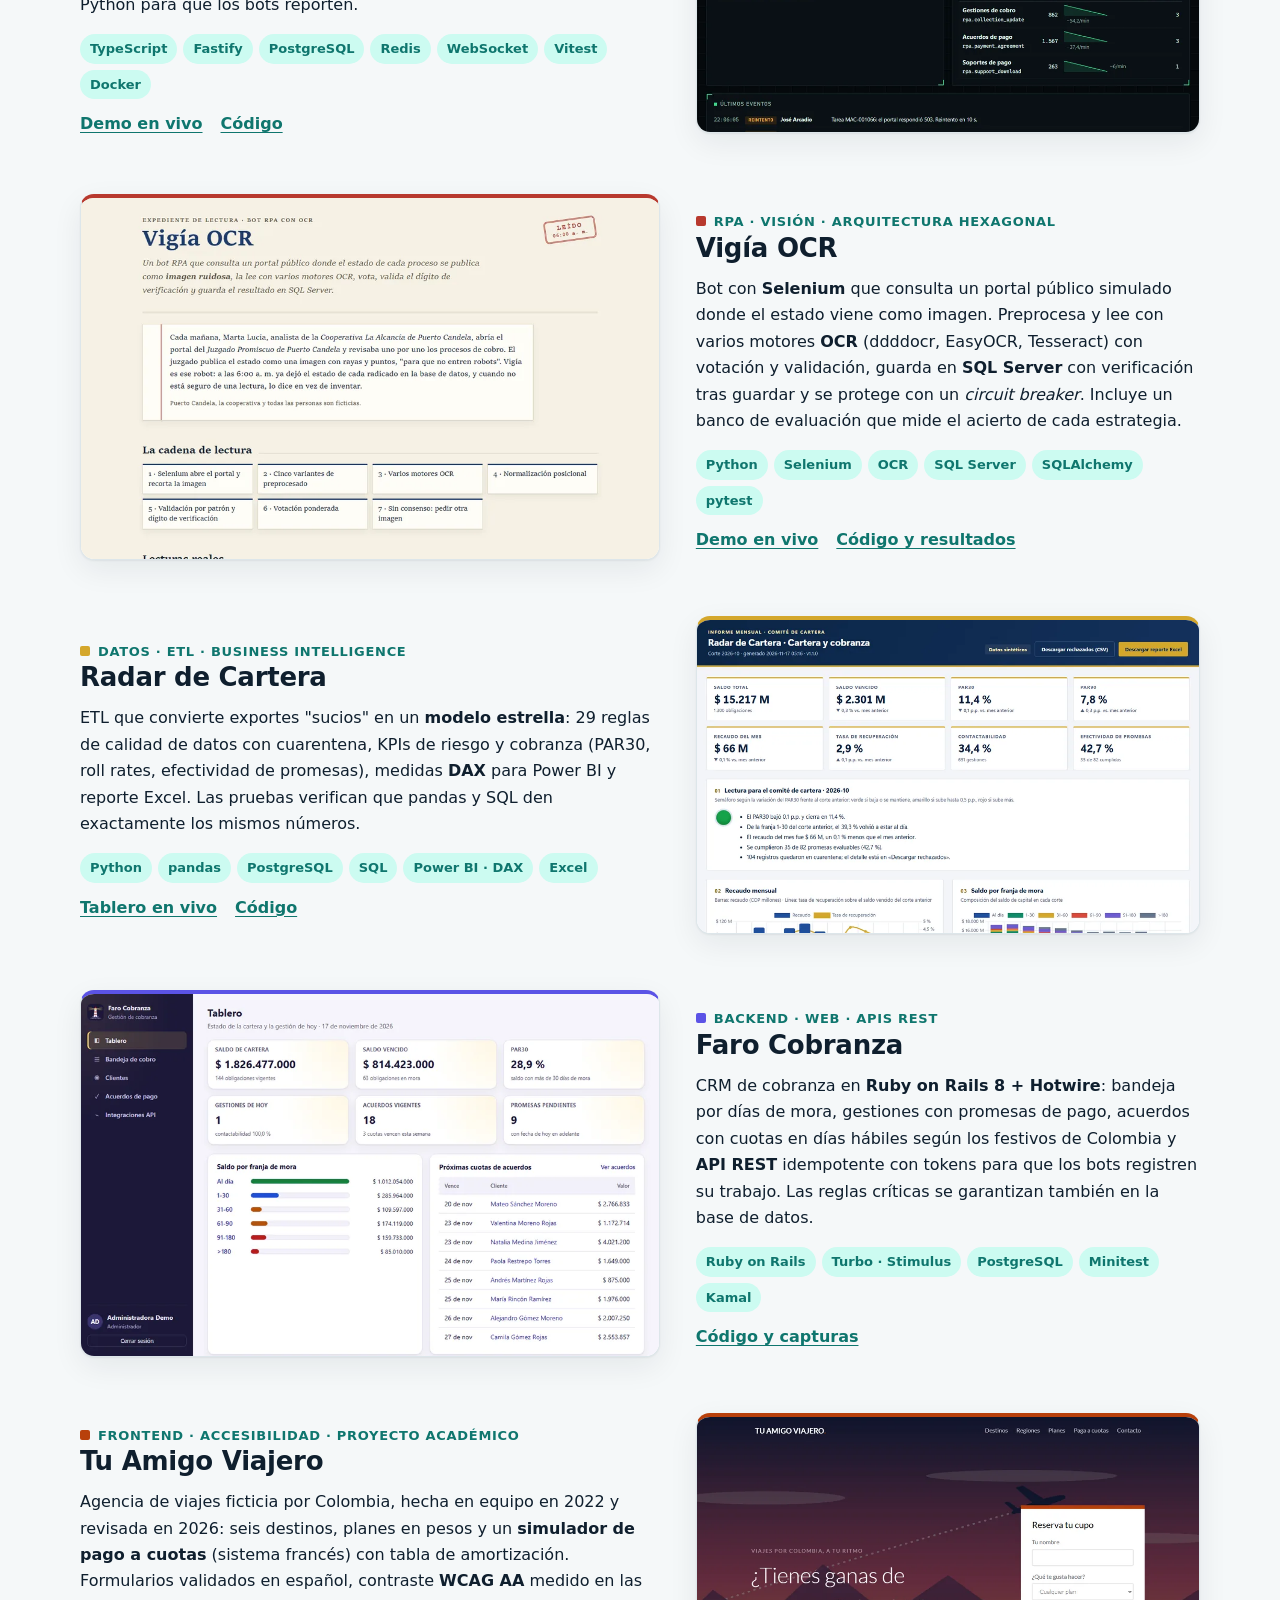
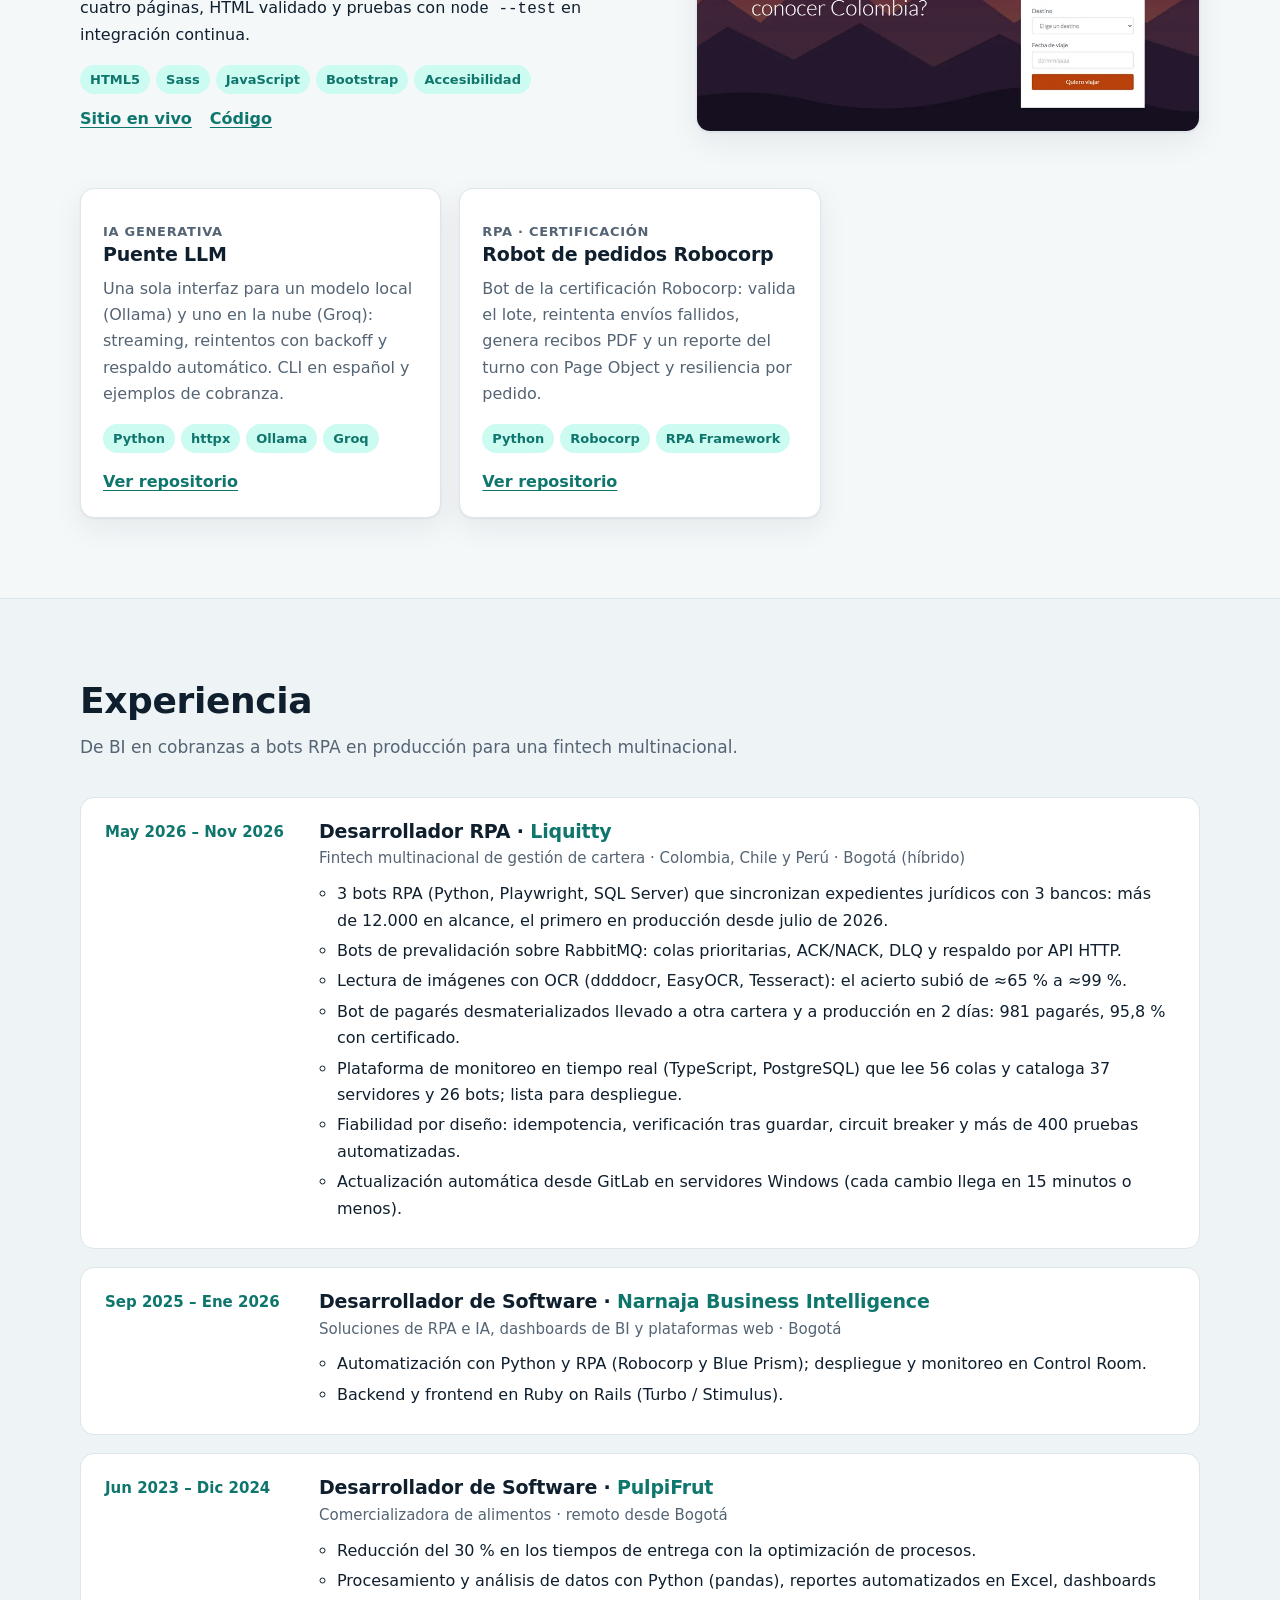
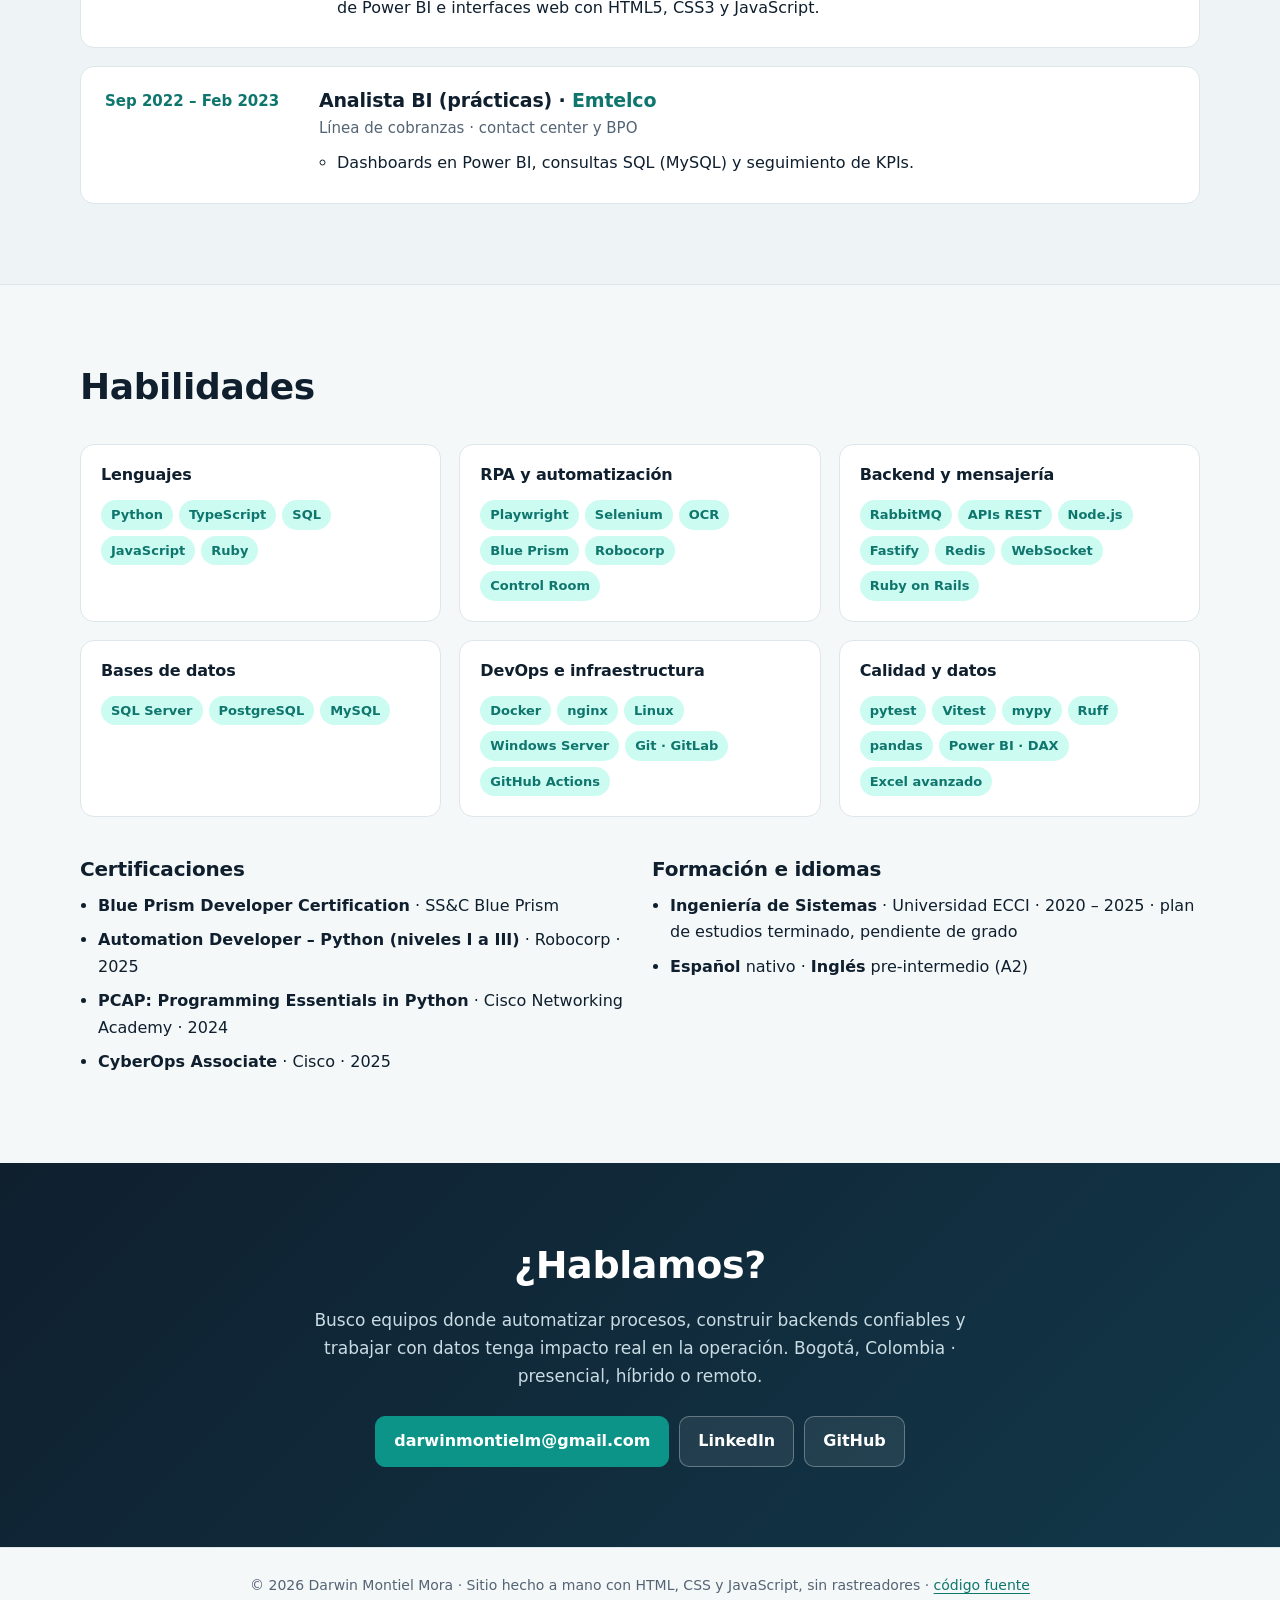
==== commit f6f5c024: "feat(proyectos): Tu Amigo Viajero como proyecto destacado con su identidad de atardecer Pasa de tarj" ====
--- a/index.html
+++ b/index.html
@@ -188,6 +188,24 @@
           </div>
         </article>
 
+        <article class="project project--reverse project--viajero">
+          <a class="project__media" href="https://darwinmontiel.github.io/tu-amigo-viajero/" target="_blank" rel="noopener">
+            <img src="assets/img/tu-amigo-viajero.webp" width="960" height="600" loading="lazy" alt="Portada de Tu Amigo Viajero: un avión cruza el atardecer sobre los Andes junto al formulario de reserva">
+          </a>
+          <div class="project__body">
+            <p class="project__kicker">Frontend · Accesibilidad · Proyecto académico</p>
+            <h3>Tu Amigo Viajero</h3>
+            <p>Agencia de viajes ficticia por Colombia, hecha en equipo en 2022 y revisada en 2026: seis destinos, planes en pesos y un <strong>simulador de pago a cuotas</strong> (sistema francés) con tabla de amortización. Formularios validados en español, contraste <strong>WCAG AA</strong> medido en las cuatro páginas, HTML validado y pruebas con <code>node --test</code> en integración continua.</p>
+            <ul class="chips">
+              <li>HTML5</li><li>Sass</li><li>JavaScript</li><li>Bootstrap</li><li>Accesibilidad</li>
+            </ul>
+            <p class="project__links">
+              <a href="https://darwinmontiel.github.io/tu-amigo-viajero/" target="_blank" rel="noopener">Sitio en vivo</a>
+              <a href="https://github.com/DarwinMontiel/tu-amigo-viajero" target="_blank" rel="noopener">Código</a>
+            </p>
+          </div>
+        </article>
+
         <div class="cards">
           <article class="card">
             <p class="project__kicker">IA generativa</p>
@@ -202,13 +220,6 @@
             <p>Bot de la certificación Robocorp: valida el lote, reintenta envíos fallidos, genera recibos PDF y un reporte del turno con Page Object y resiliencia por pedido.</p>
             <ul class="chips"><li>Python</li><li>Robocorp</li><li>RPA Framework</li></ul>
             <a class="card__link" href="https://github.com/DarwinMontiel/robot-pedidos-robocorp" target="_blank" rel="noopener">Ver repositorio</a>
-          </article>
-          <article class="card">
-            <p class="project__kicker">Frontend · Académico</p>
-            <h3>Tu Amigo Viajero</h3>
-            <p>Agencia de viajes ficticia por Colombia, hecha en equipo: destinos, planes en pesos y un simulador de pago a cuotas con tabla de amortización.</p>
-            <ul class="chips"><li>HTML5</li><li>Sass</li><li>JavaScript</li></ul>
-            <a class="card__link" href="https://darwinmontiel.github.io/tu-amigo-viajero/" target="_blank" rel="noopener">Ver sitio</a>
           </article>
         </div>
       </div>
--- a/assets/css/styles.css
+++ b/assets/css/styles.css
@@ -133,8 +133,9 @@
 .project--vigia { --proyecto: #b8392e; }
 .project--radar { --proyecto: #d4a72c; }
 .project--faro { --proyecto: #5b53e6; }
+.project--viajero { --proyecto: #b8400b; }
 .project__media { border-top: 4px solid var(--proyecto); }
-.project__kicker::before {
+.project .project__kicker::before {
   content: ""; display: inline-block; width: 10px; height: 10px; margin-right: 8px; border-radius: 2px;
   background: var(--proyecto); vertical-align: 0;
 }
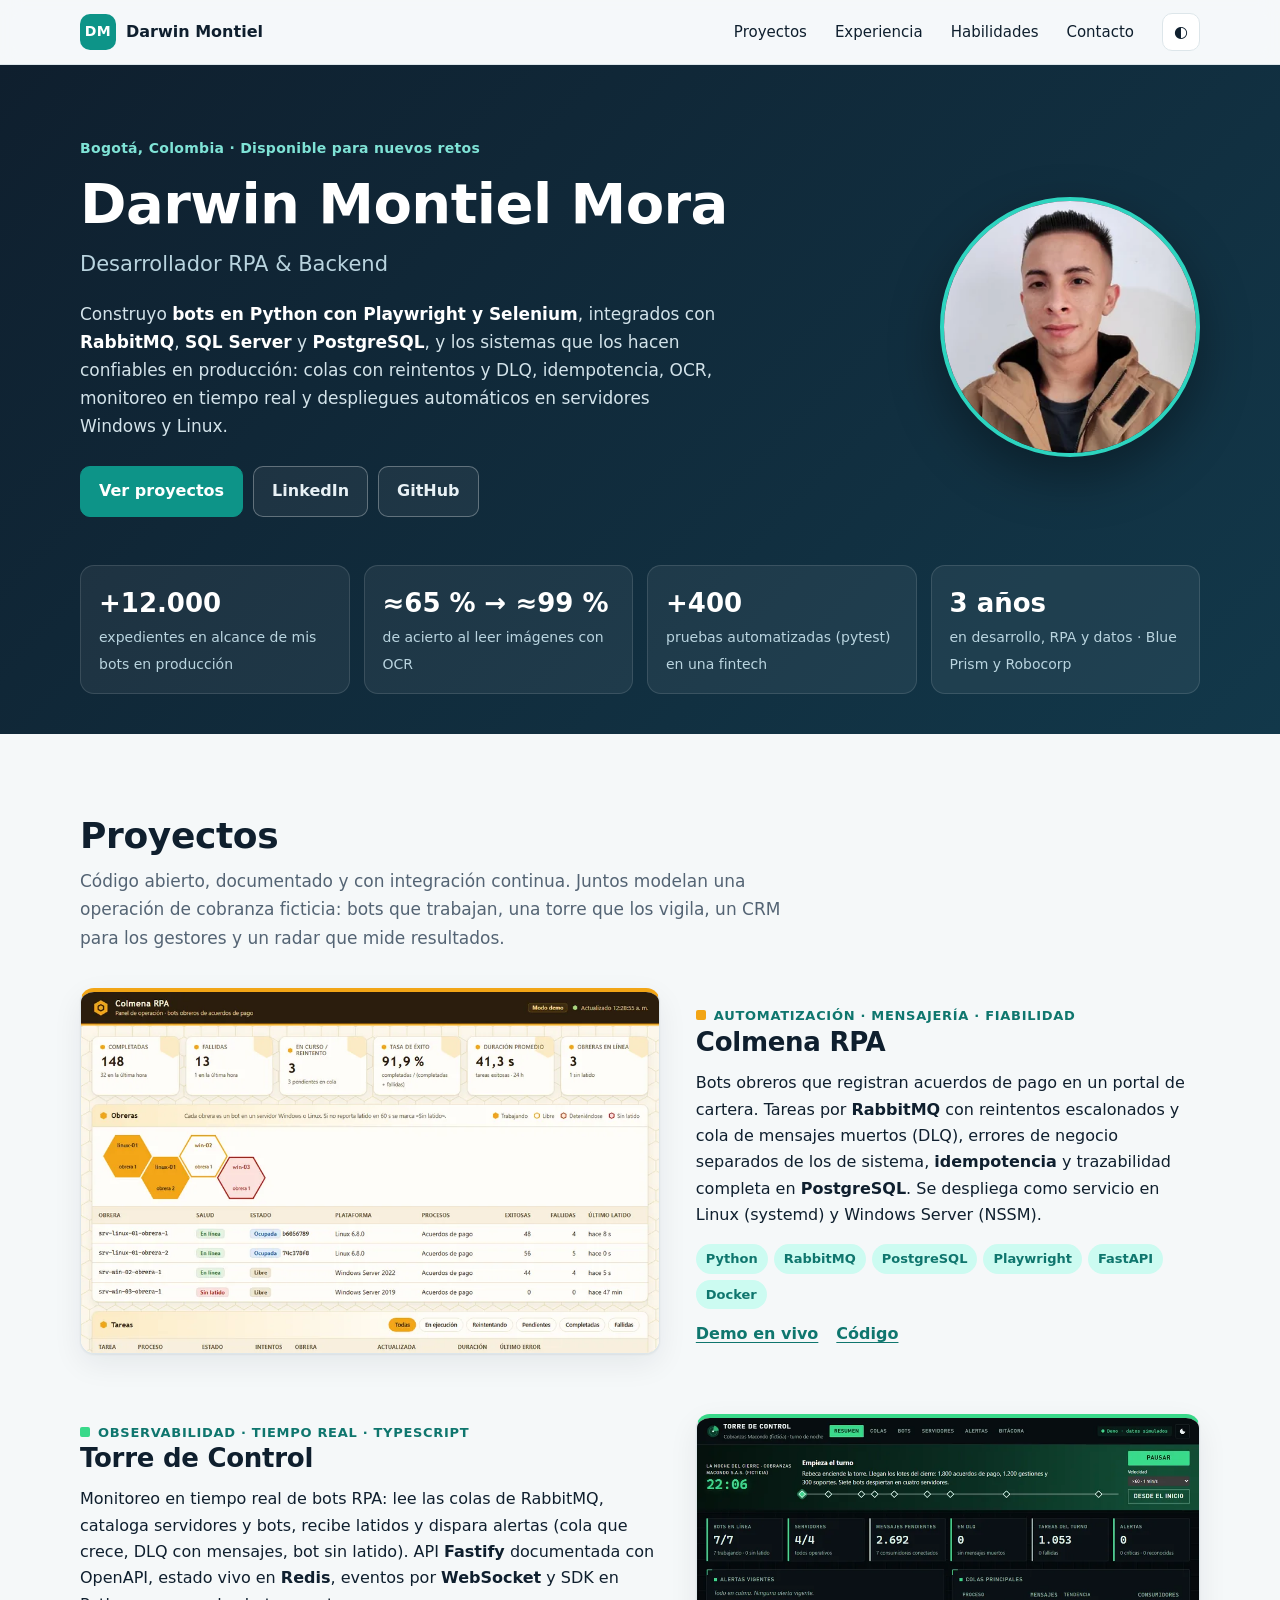
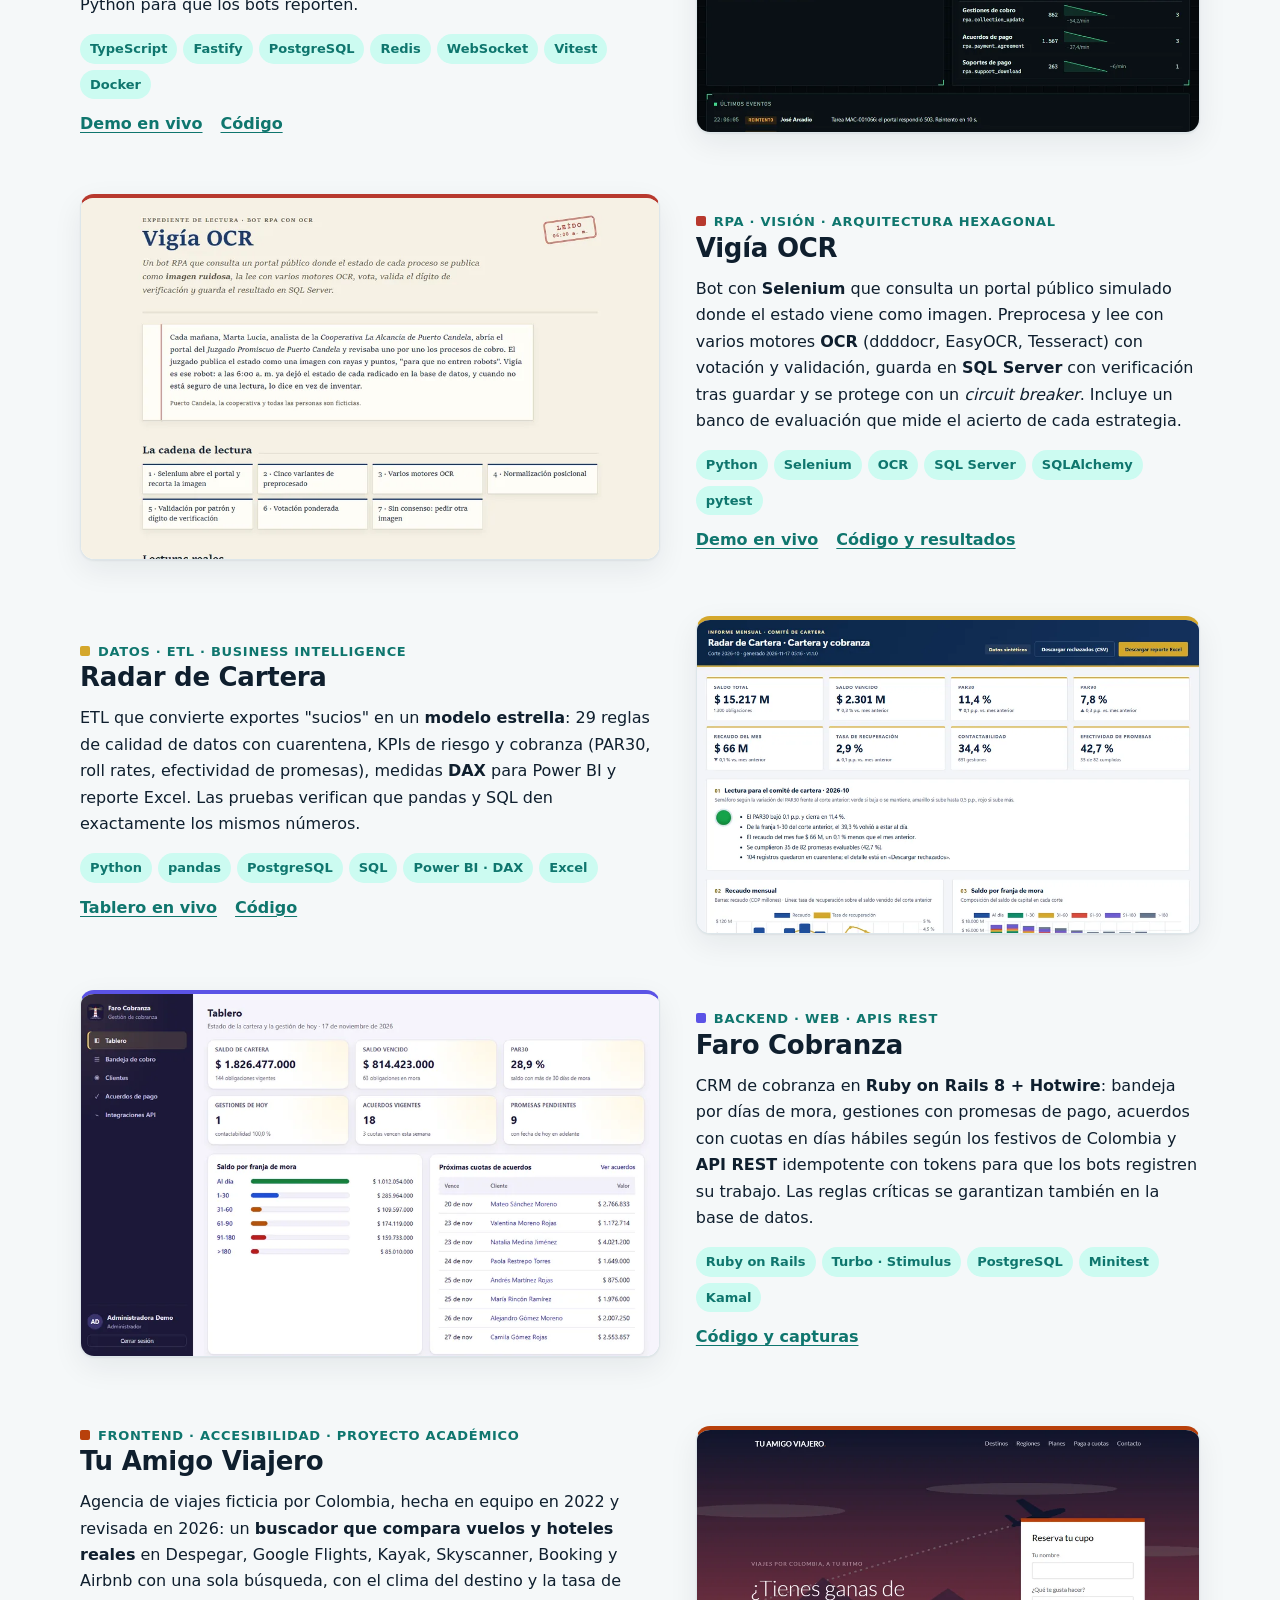
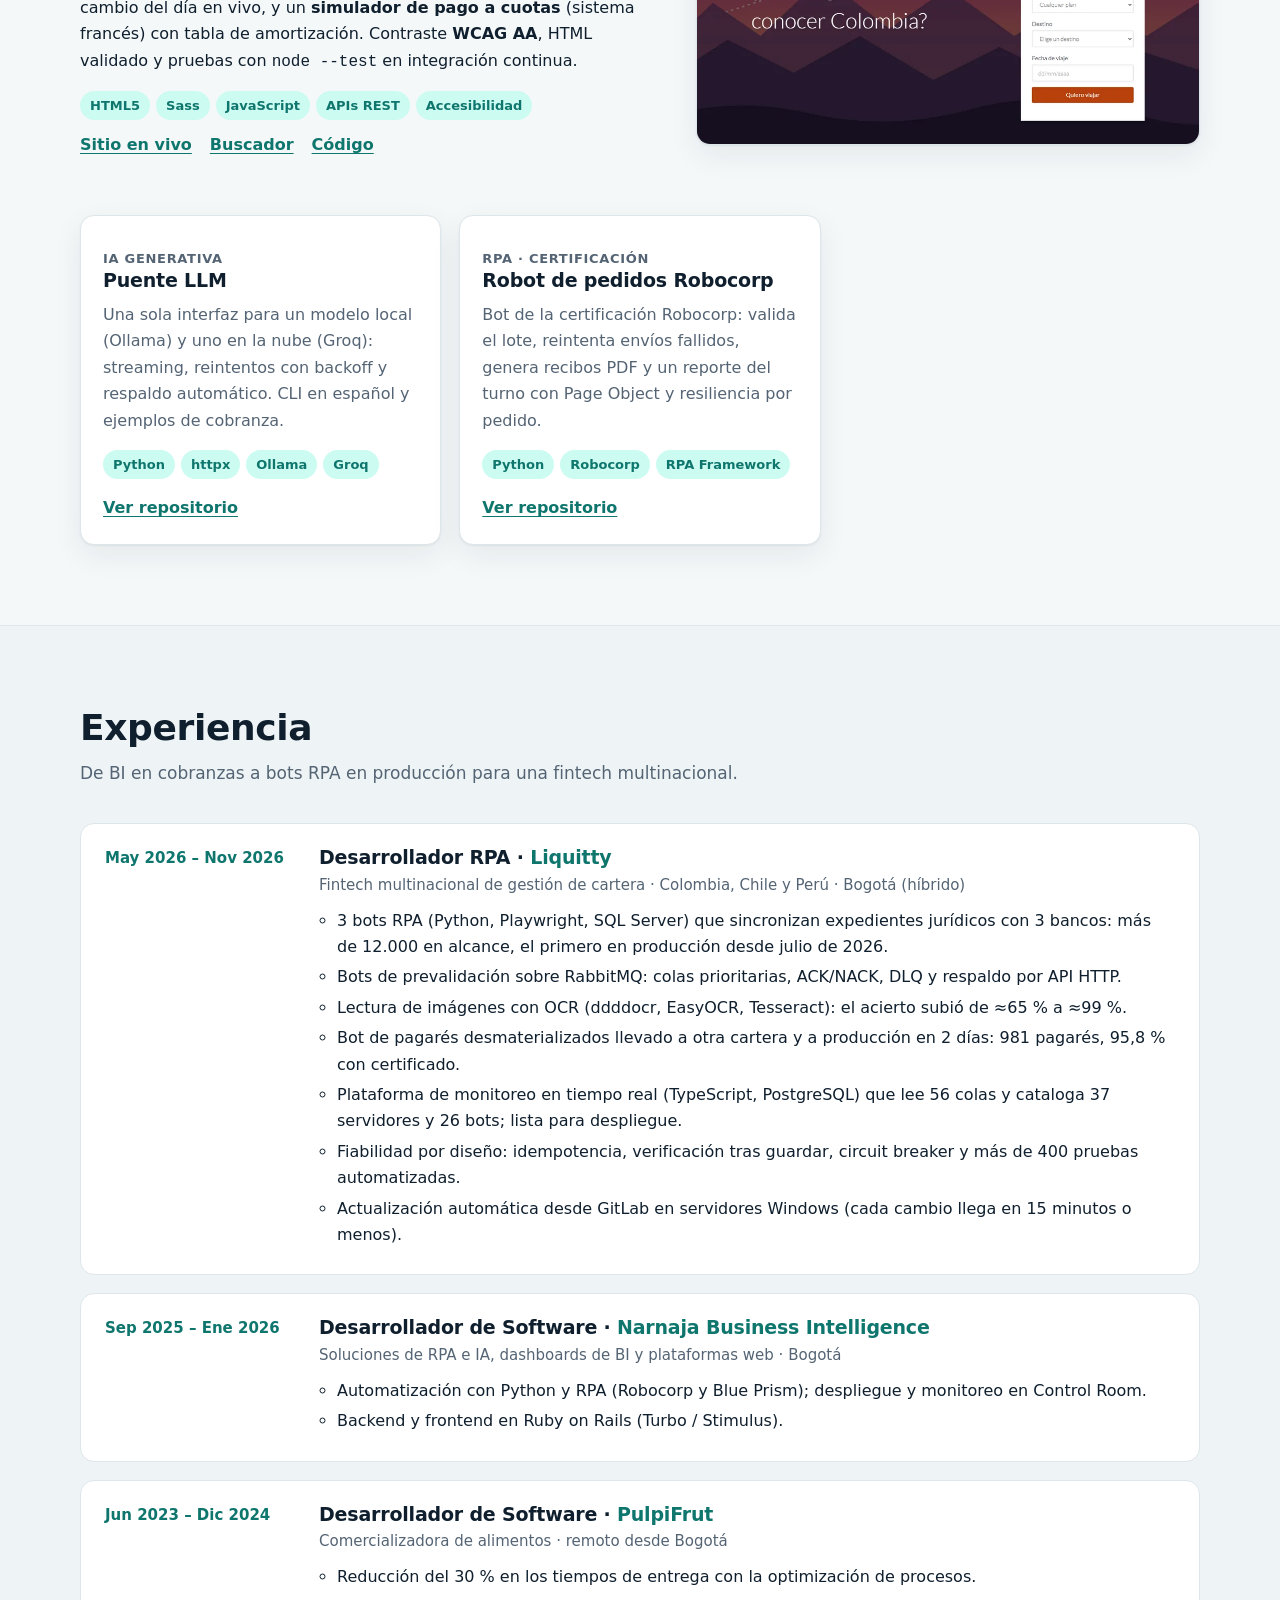
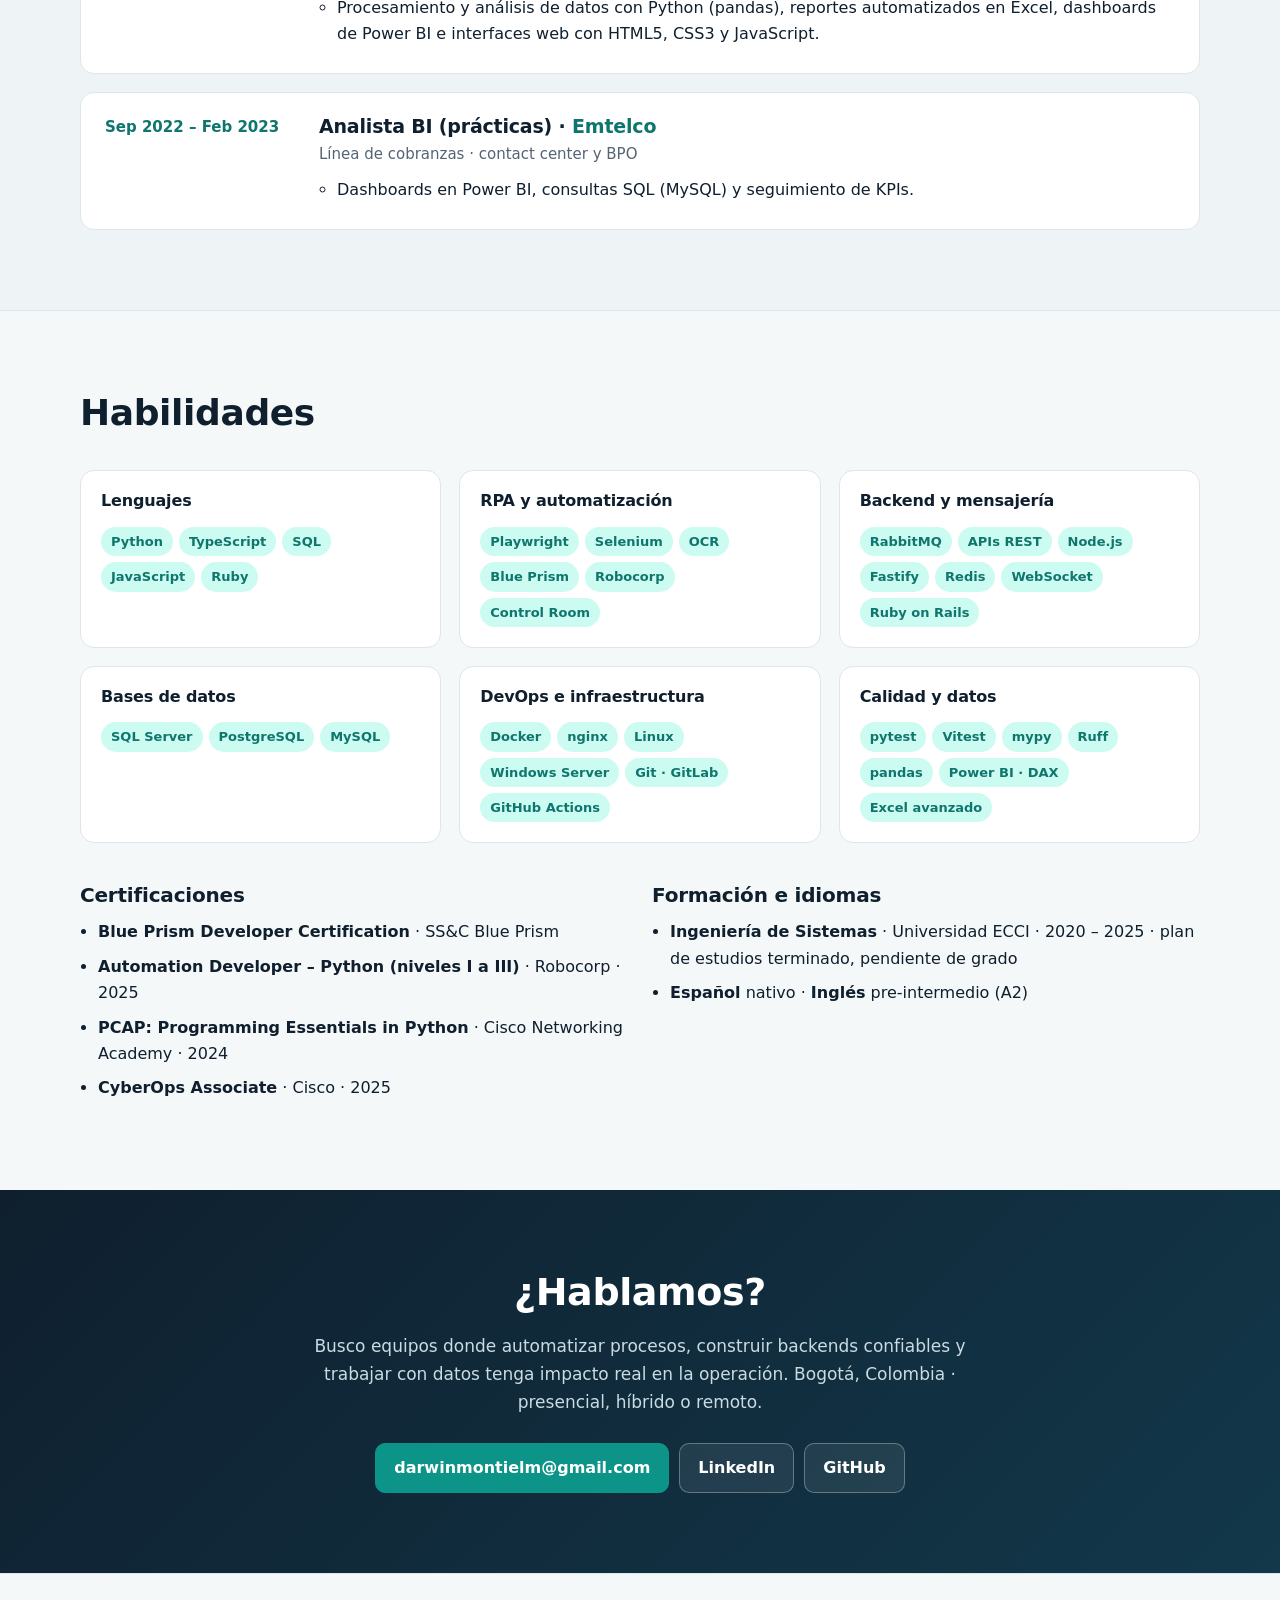
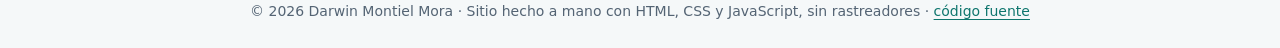
==== commit 0e442aa7: "feat(proyectos): Tu Amigo Viajero con su buscador de vuelos y hoteles reales" ====
--- a/index.html
+++ b/index.html
@@ -195,12 +195,13 @@
           <div class="project__body">
             <p class="project__kicker">Frontend · Accesibilidad · Proyecto académico</p>
             <h3>Tu Amigo Viajero</h3>
-            <p>Agencia de viajes ficticia por Colombia, hecha en equipo en 2022 y revisada en 2026: seis destinos, planes en pesos y un <strong>simulador de pago a cuotas</strong> (sistema francés) con tabla de amortización. Formularios validados en español, contraste <strong>WCAG AA</strong> medido en las cuatro páginas, HTML validado y pruebas con <code>node --test</code> en integración continua.</p>
-            <ul class="chips">
-              <li>HTML5</li><li>Sass</li><li>JavaScript</li><li>Bootstrap</li><li>Accesibilidad</li>
+            <p>Agencia de viajes ficticia por Colombia, hecha en equipo en 2022 y revisada en 2026: un <strong>buscador que compara vuelos y hoteles reales</strong> en Despegar, Google Flights, Kayak, Skyscanner, Booking y Airbnb con una sola búsqueda, con el clima del destino y la tasa de cambio del día en vivo, y un <strong>simulador de pago a cuotas</strong> (sistema francés) con tabla de amortización. Contraste <strong>WCAG AA</strong>, HTML validado y pruebas con <code>node --test</code> en integración continua.</p>
+            <ul class="chips">
+              <li>HTML5</li><li>Sass</li><li>JavaScript</li><li>APIs REST</li><li>Accesibilidad</li>
             </ul>
             <p class="project__links">
               <a href="https://darwinmontiel.github.io/tu-amigo-viajero/" target="_blank" rel="noopener">Sitio en vivo</a>
+              <a href="https://darwinmontiel.github.io/tu-amigo-viajero/buscar.html" target="_blank" rel="noopener">Buscador</a>
               <a href="https://github.com/DarwinMontiel/tu-amigo-viajero" target="_blank" rel="noopener">Código</a>
             </p>
           </div>
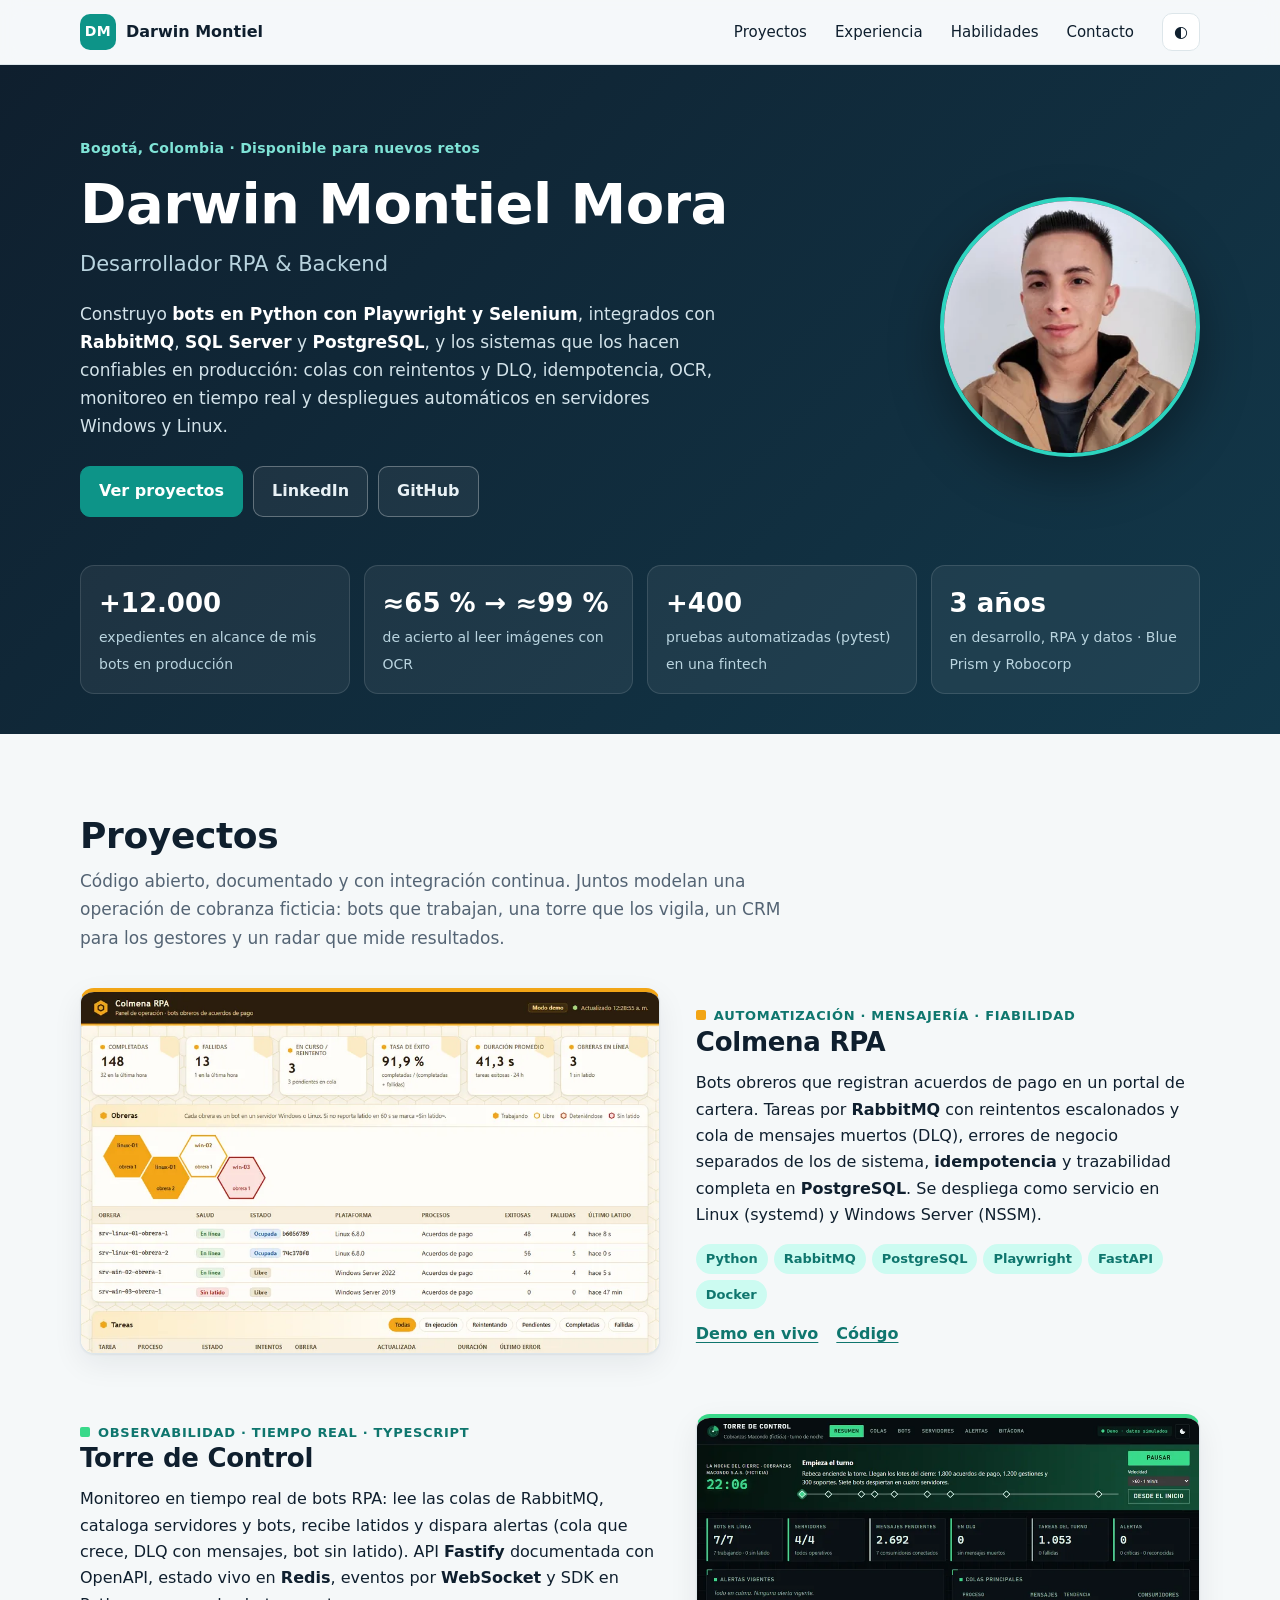
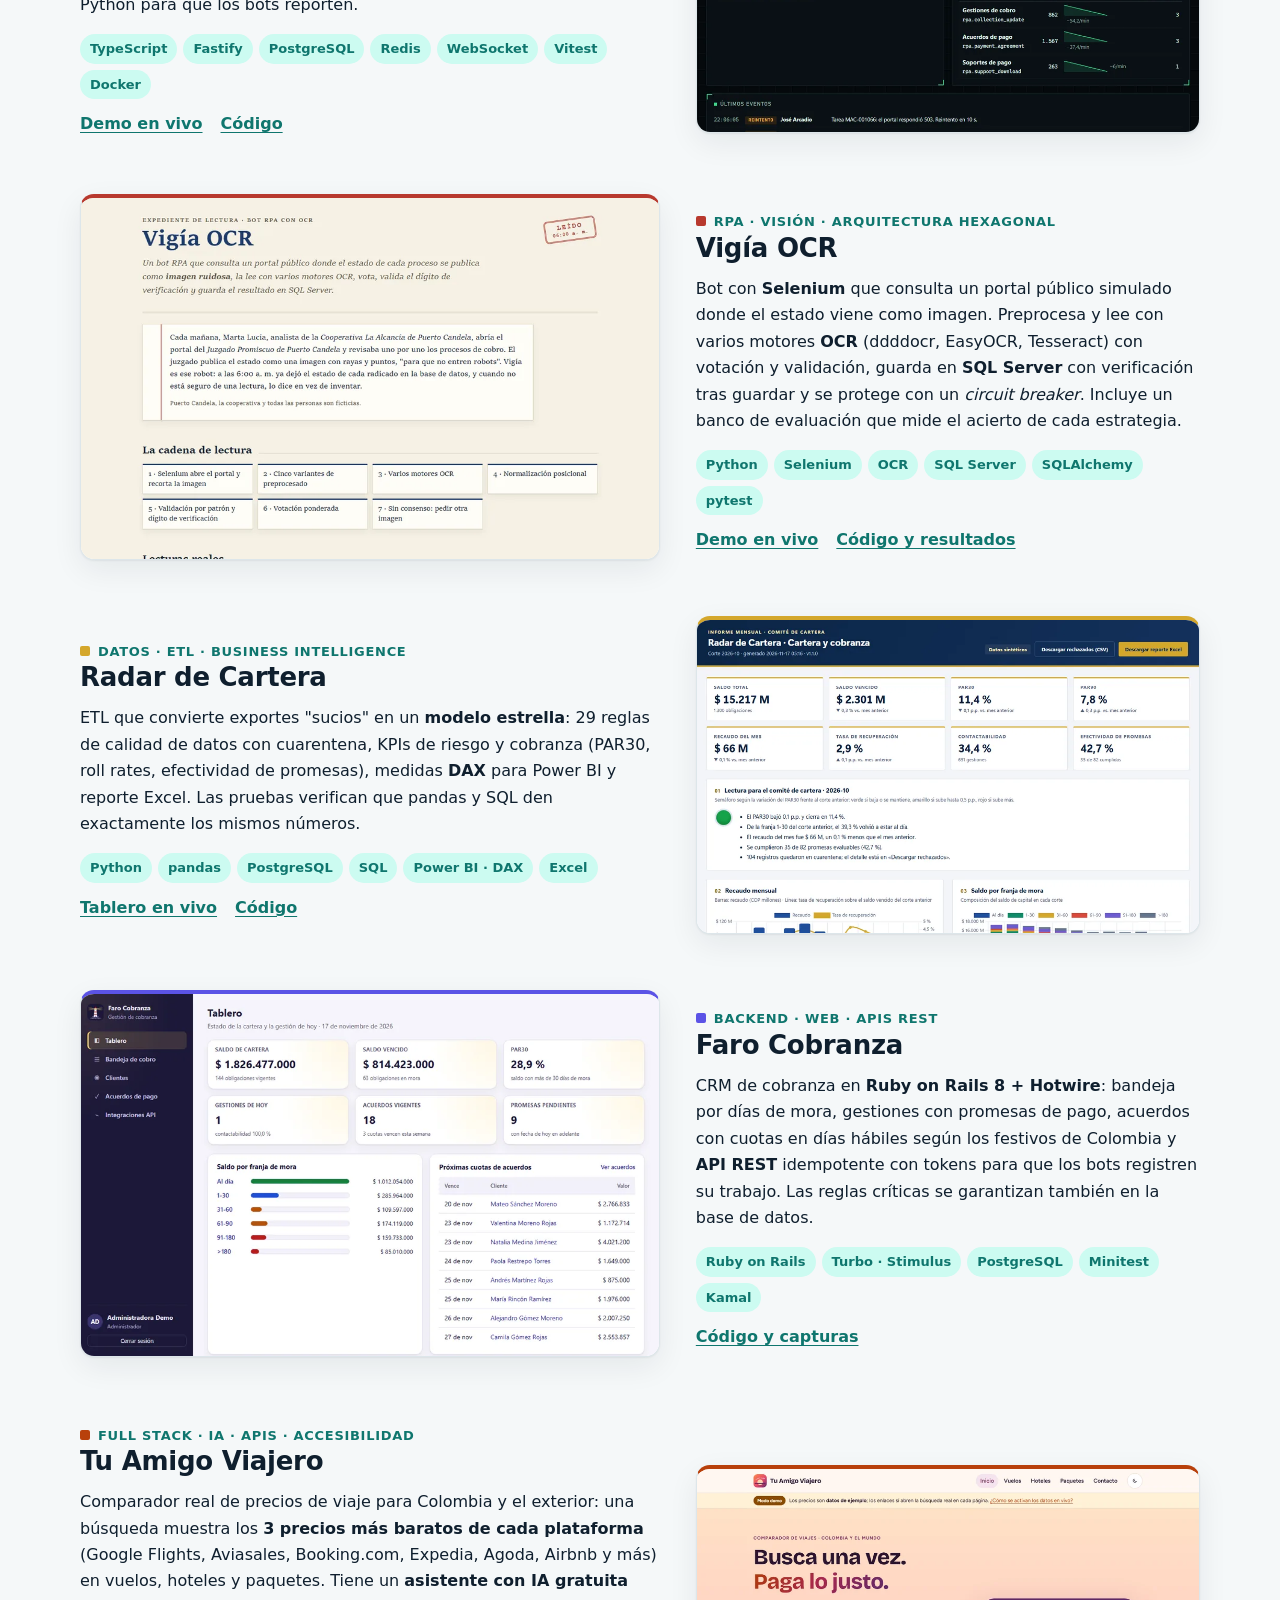
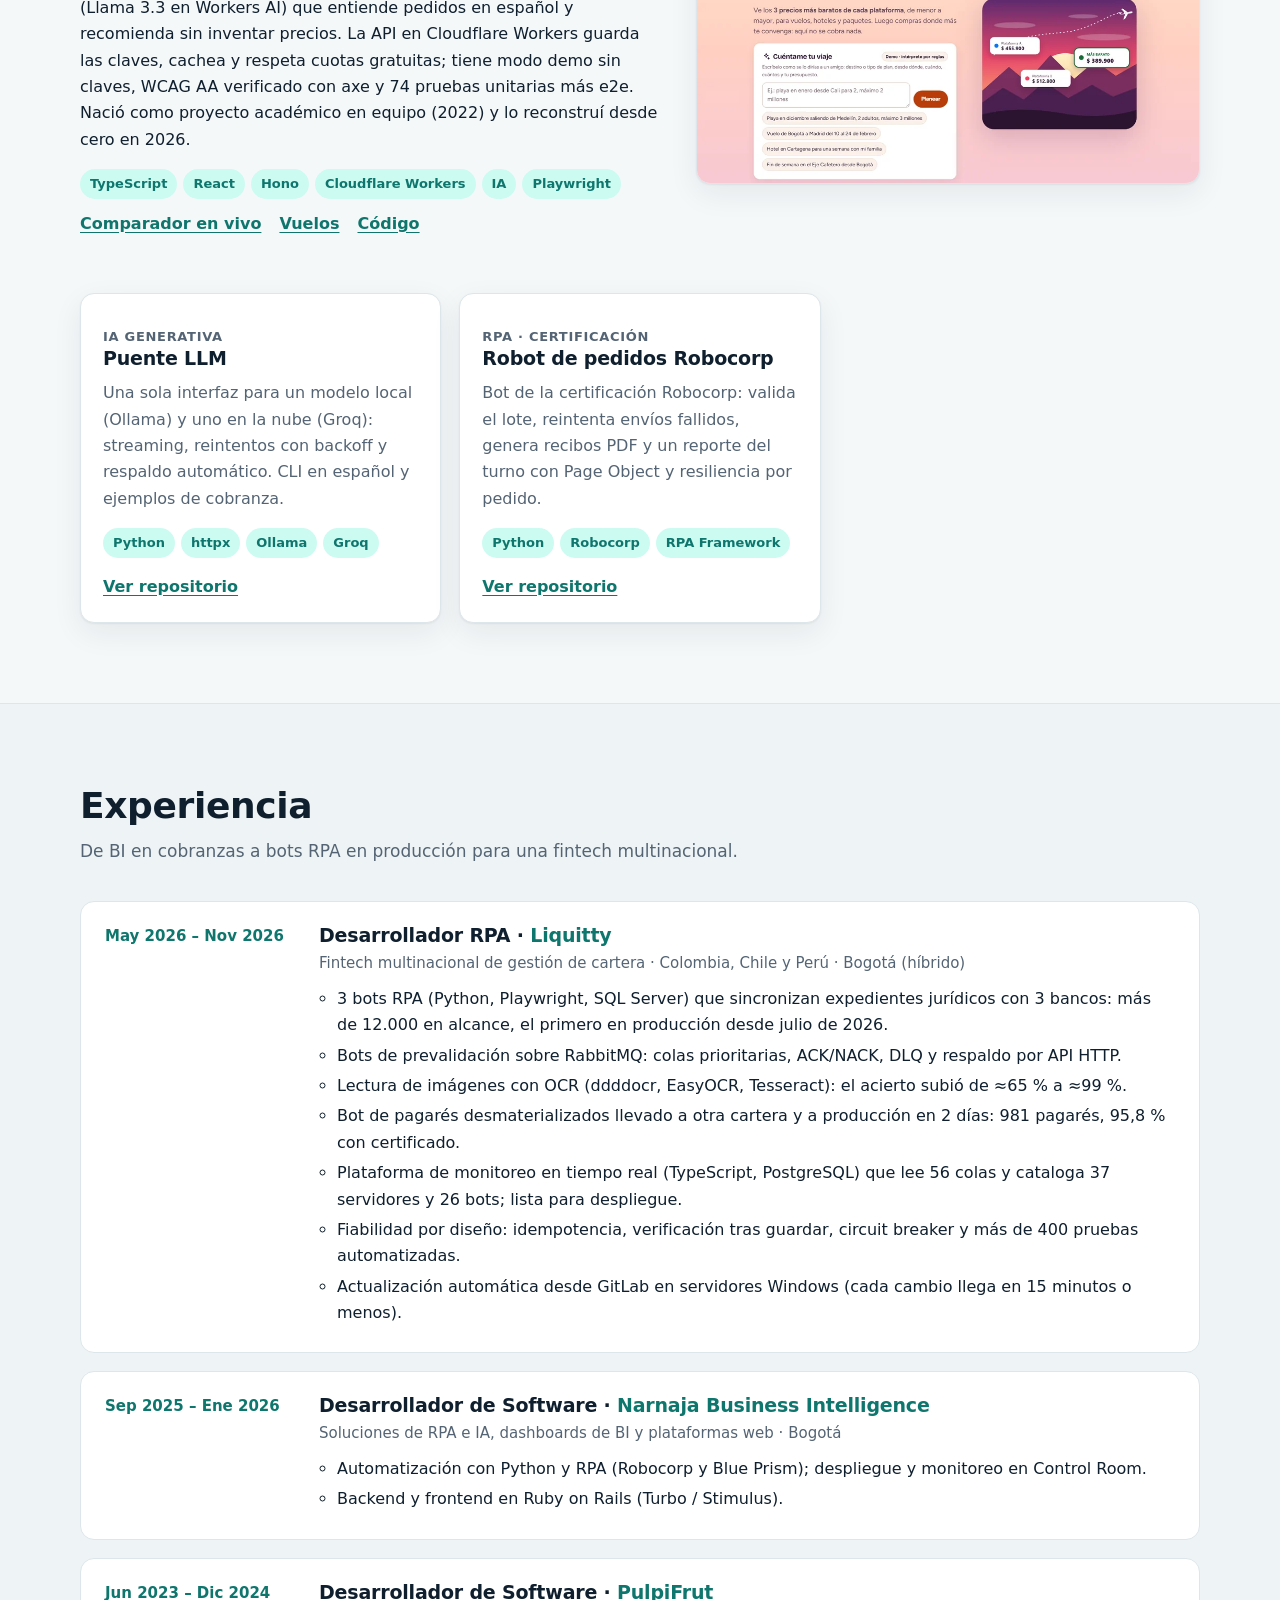
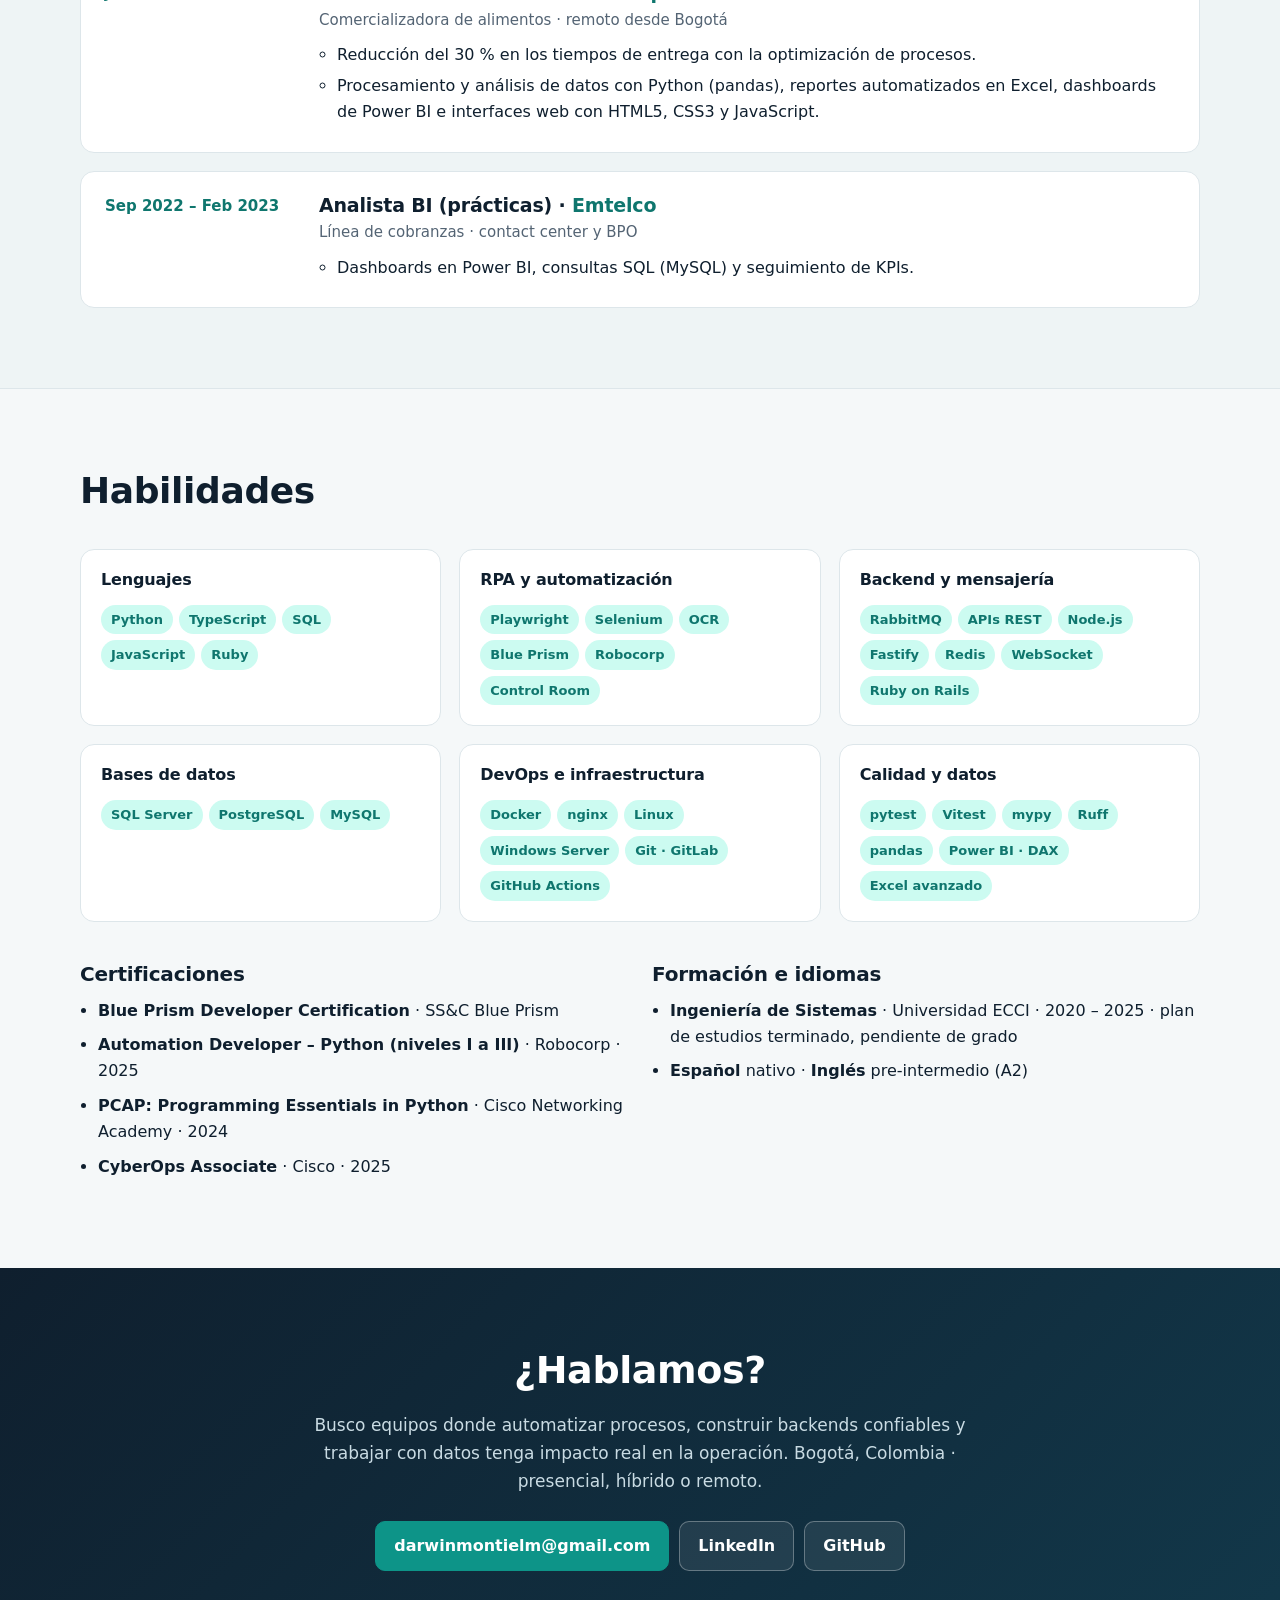
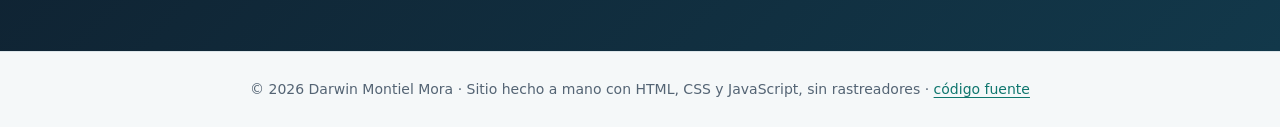
==== commit b7606913: "feat(proyectos): Tu Amigo Viajero 3.0, comparador real de precios con IA gratuita" ====
--- a/index.html
+++ b/index.html
@@ -190,18 +190,18 @@
 
         <article class="project project--reverse project--viajero">
           <a class="project__media" href="https://darwinmontiel.github.io/tu-amigo-viajero/" target="_blank" rel="noopener">
-            <img src="assets/img/tu-amigo-viajero.webp" width="960" height="600" loading="lazy" alt="Portada de Tu Amigo Viajero: un avión cruza el atardecer sobre los Andes junto al formulario de reserva">
-          </a>
-          <div class="project__body">
-            <p class="project__kicker">Frontend · Accesibilidad · Proyecto académico</p>
+            <img src="assets/img/tu-amigo-viajero.webp" width="960" height="600" loading="lazy" alt="Portada de Tu Amigo Viajero: «Busca una vez. Paga lo justo.», el asistente de viaje con IA y un avión sobre el atardecer con tres precios comparados">
+          </a>
+          <div class="project__body">
+            <p class="project__kicker">Full stack · IA · APIs · Accesibilidad</p>
             <h3>Tu Amigo Viajero</h3>
-            <p>Agencia de viajes ficticia por Colombia, hecha en equipo en 2022 y revisada en 2026: un <strong>buscador que compara vuelos y hoteles reales</strong> en Despegar, Google Flights, Kayak, Skyscanner, Booking y Airbnb con una sola búsqueda, con el clima del destino y la tasa de cambio del día en vivo, y un <strong>simulador de pago a cuotas</strong> (sistema francés) con tabla de amortización. Contraste <strong>WCAG AA</strong>, HTML validado y pruebas con <code>node --test</code> en integración continua.</p>
-            <ul class="chips">
-              <li>HTML5</li><li>Sass</li><li>JavaScript</li><li>APIs REST</li><li>Accesibilidad</li>
-            </ul>
-            <p class="project__links">
-              <a href="https://darwinmontiel.github.io/tu-amigo-viajero/" target="_blank" rel="noopener">Sitio en vivo</a>
-              <a href="https://darwinmontiel.github.io/tu-amigo-viajero/buscar.html" target="_blank" rel="noopener">Buscador</a>
+            <p>Comparador real de precios de viaje para Colombia y el exterior: una búsqueda muestra los <strong>3 precios más baratos de cada plataforma</strong> (Google Flights, Aviasales, Booking.com, Expedia, Agoda, Airbnb y más) en vuelos, hoteles y paquetes. Tiene un <strong>asistente con IA gratuita</strong> (Llama 3.3 en Workers AI) que entiende pedidos en español y recomienda sin inventar precios. La API en Cloudflare Workers guarda las claves, cachea y respeta cuotas gratuitas; tiene modo demo sin claves, WCAG AA verificado con axe y 74 pruebas unitarias más e2e. Nació como proyecto académico en equipo (2022) y lo reconstruí desde cero en 2026.</p>
+            <ul class="chips">
+              <li>TypeScript</li><li>React</li><li>Hono</li><li>Cloudflare Workers</li><li>IA</li><li>Playwright</li>
+            </ul>
+            <p class="project__links">
+              <a href="https://darwinmontiel.github.io/tu-amigo-viajero/" target="_blank" rel="noopener">Comparador en vivo</a>
+              <a href="https://darwinmontiel.github.io/tu-amigo-viajero/vuelos" target="_blank" rel="noopener">Vuelos</a>
               <a href="https://github.com/DarwinMontiel/tu-amigo-viajero" target="_blank" rel="noopener">Código</a>
             </p>
           </div>
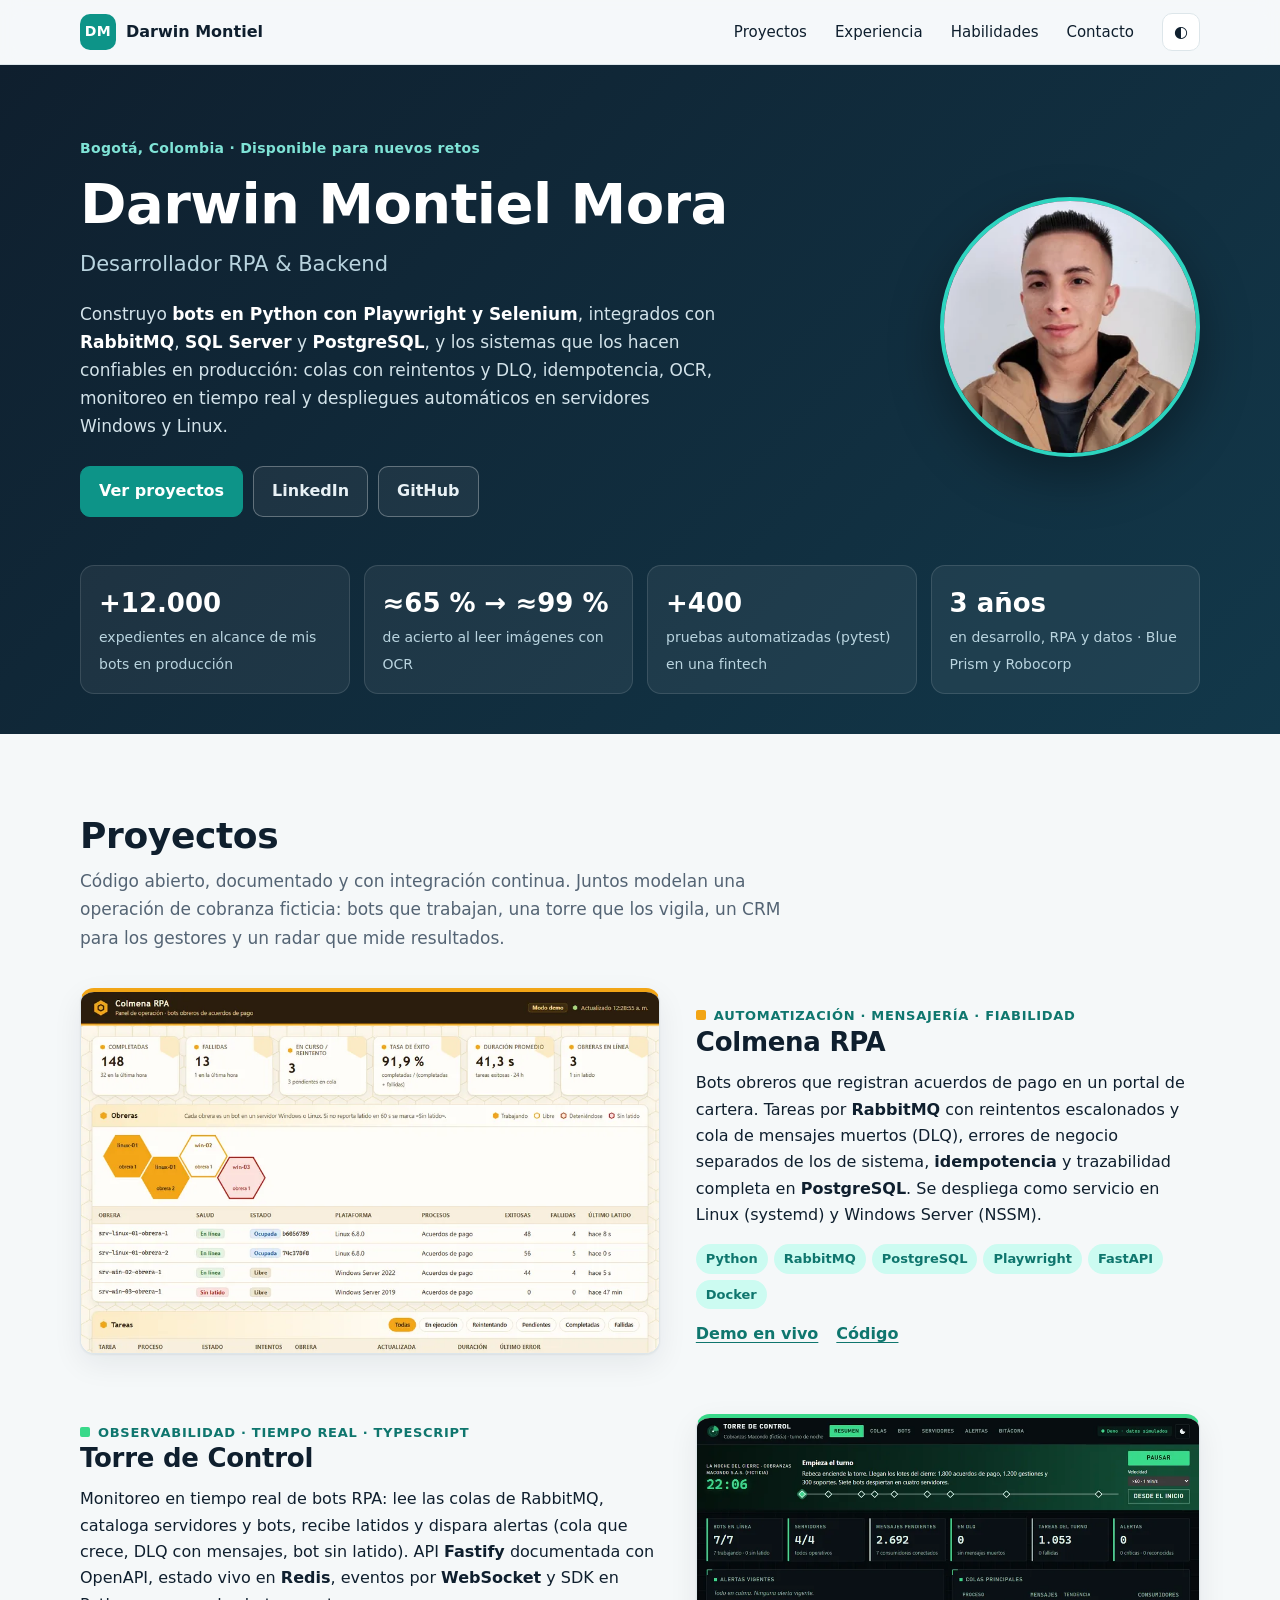
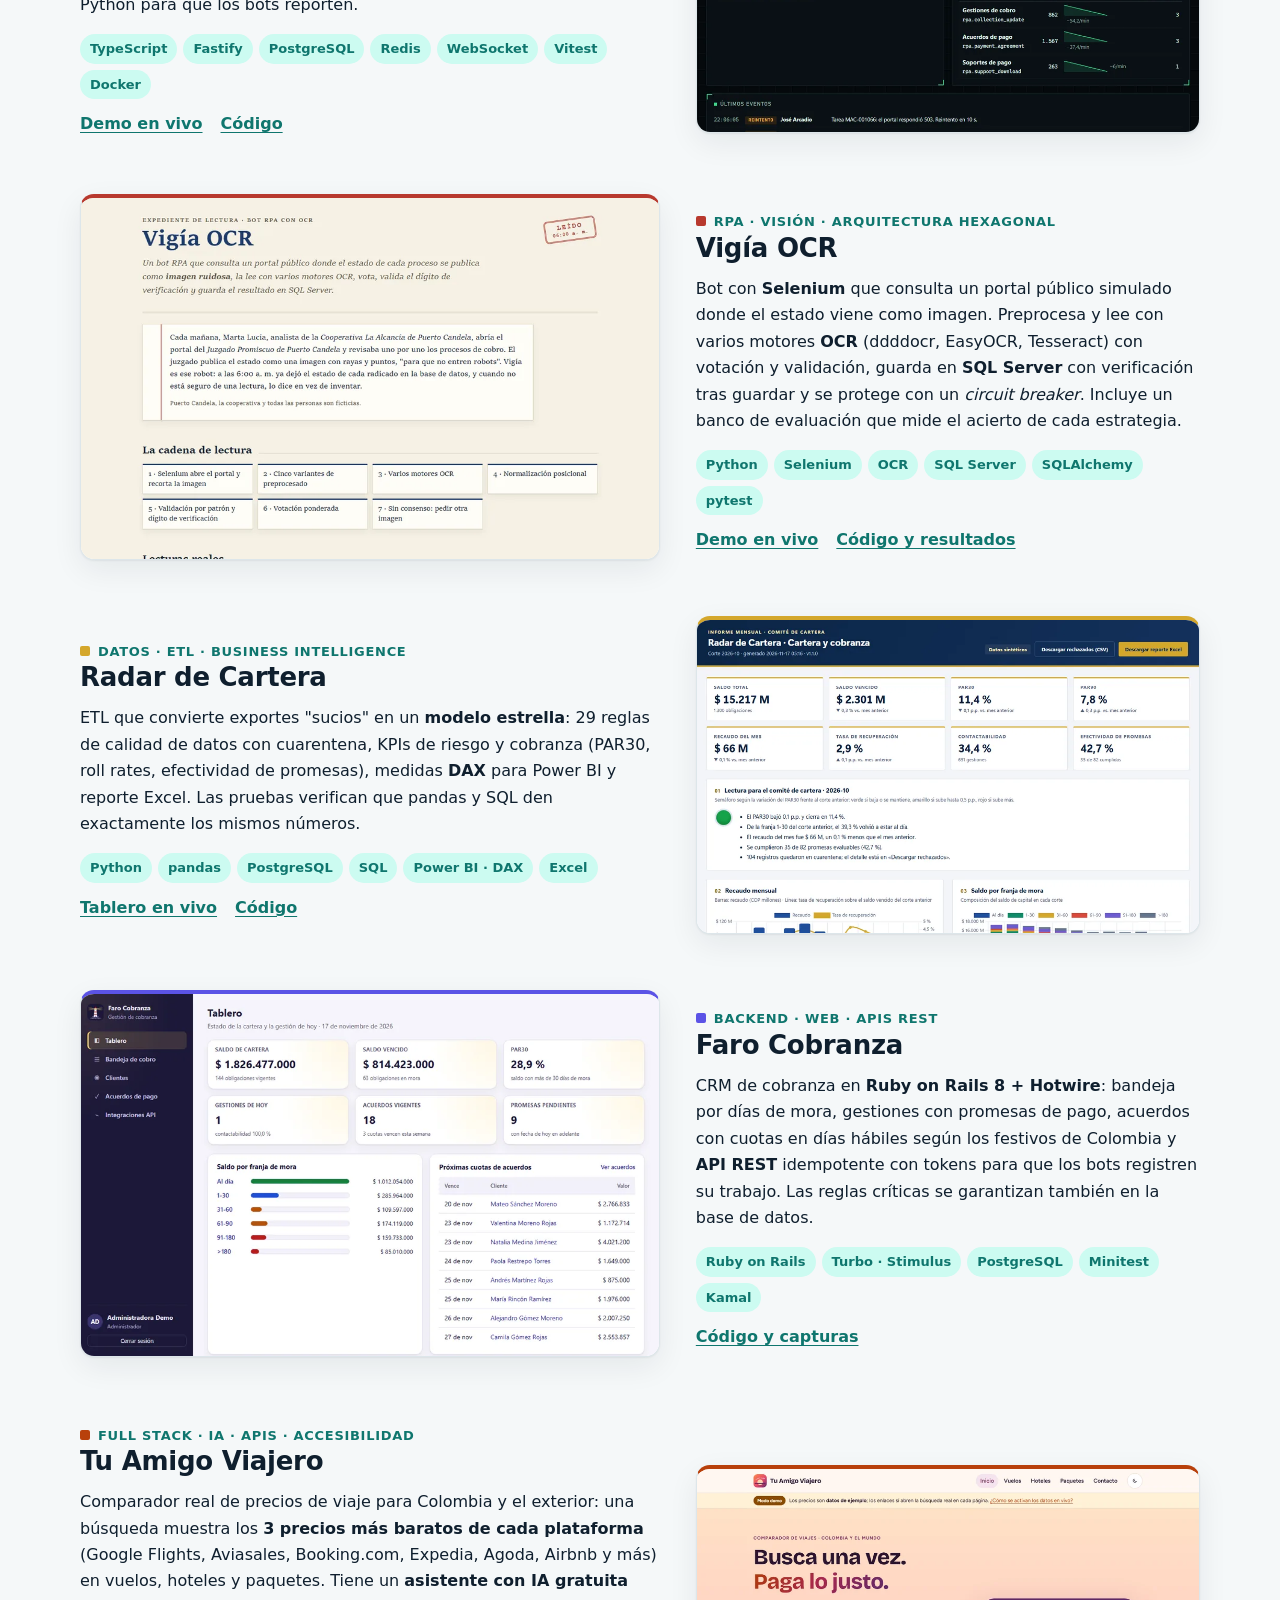
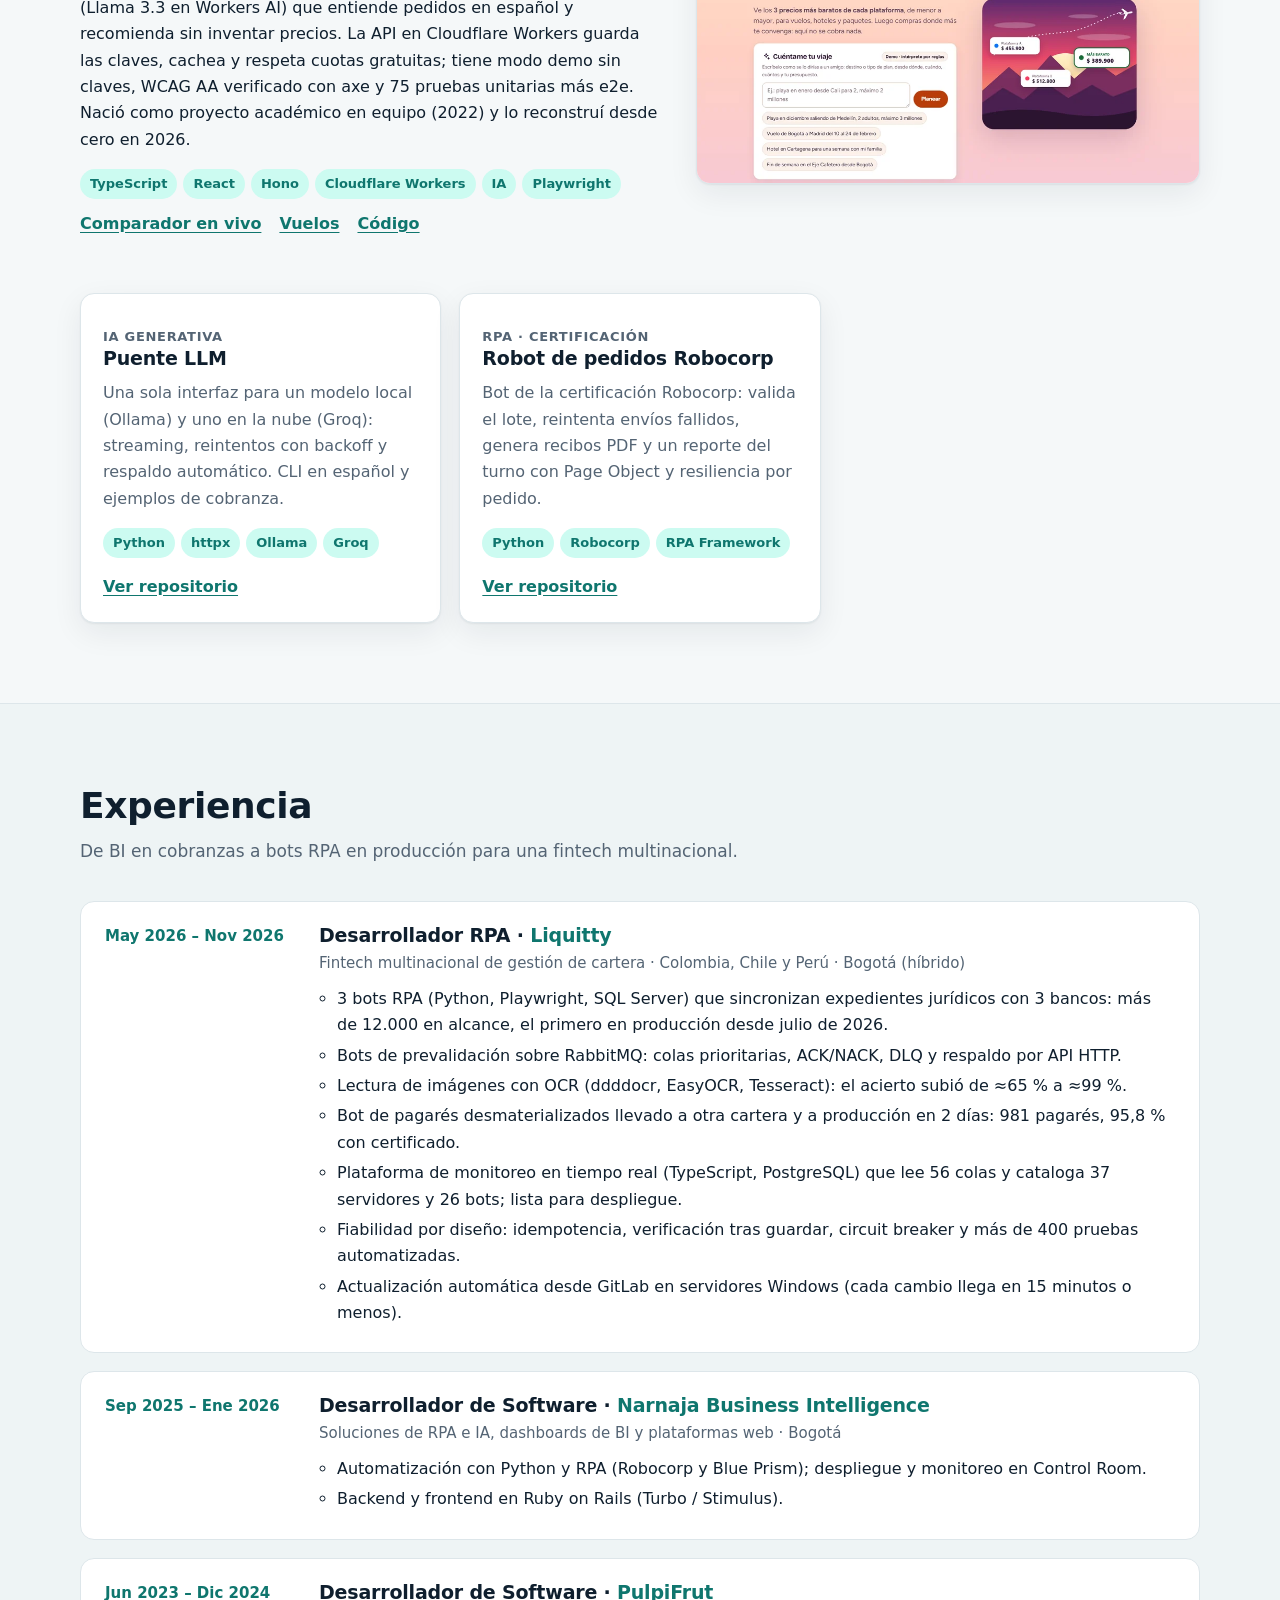
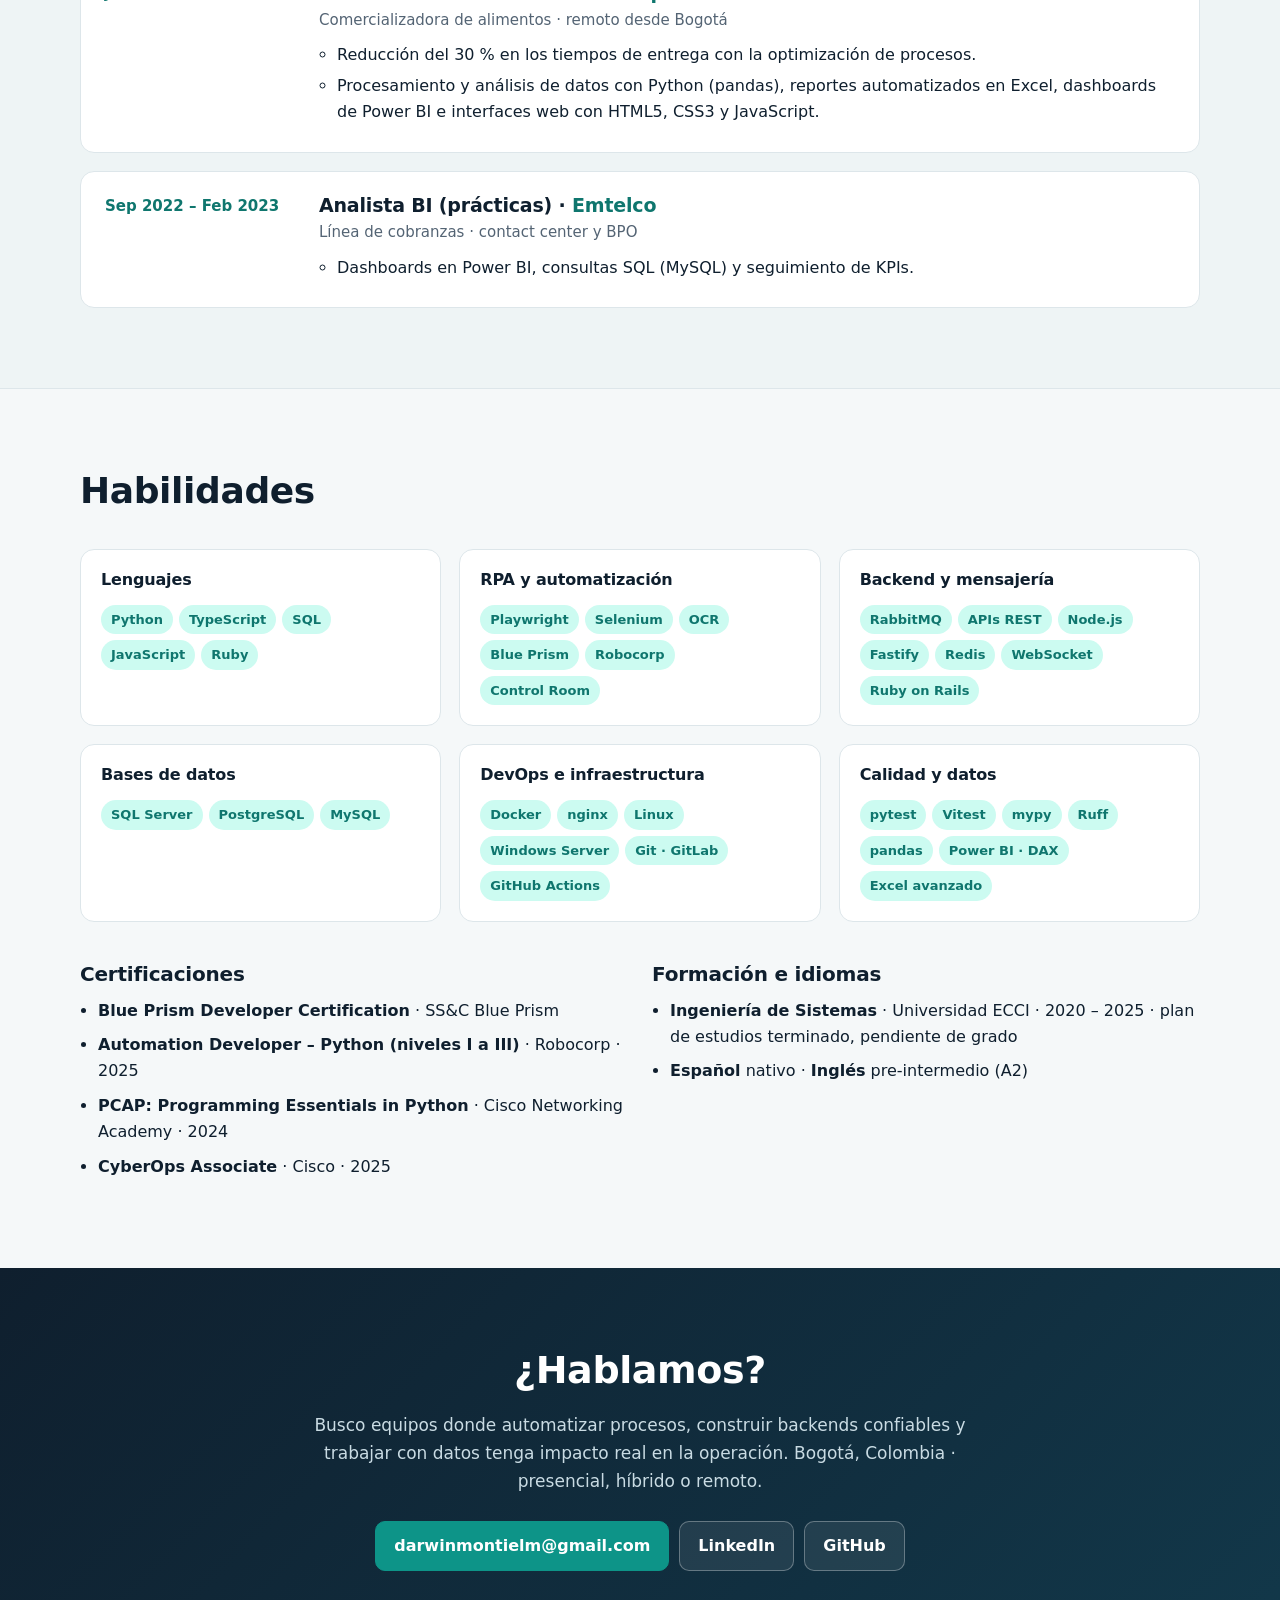
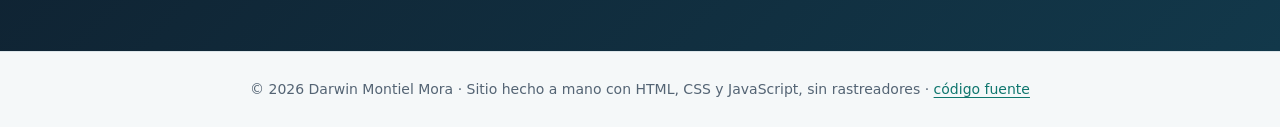
==== commit 3bf7d417: "fix(proyectos): conteo de pruebas de Tu Amigo Viajero" ====
--- a/index.html
+++ b/index.html
@@ -195,7 +195,7 @@
           <div class="project__body">
             <p class="project__kicker">Full stack · IA · APIs · Accesibilidad</p>
             <h3>Tu Amigo Viajero</h3>
-            <p>Comparador real de precios de viaje para Colombia y el exterior: una búsqueda muestra los <strong>3 precios más baratos de cada plataforma</strong> (Google Flights, Aviasales, Booking.com, Expedia, Agoda, Airbnb y más) en vuelos, hoteles y paquetes. Tiene un <strong>asistente con IA gratuita</strong> (Llama 3.3 en Workers AI) que entiende pedidos en español y recomienda sin inventar precios. La API en Cloudflare Workers guarda las claves, cachea y respeta cuotas gratuitas; tiene modo demo sin claves, WCAG AA verificado con axe y 74 pruebas unitarias más e2e. Nació como proyecto académico en equipo (2022) y lo reconstruí desde cero en 2026.</p>
+            <p>Comparador real de precios de viaje para Colombia y el exterior: una búsqueda muestra los <strong>3 precios más baratos de cada plataforma</strong> (Google Flights, Aviasales, Booking.com, Expedia, Agoda, Airbnb y más) en vuelos, hoteles y paquetes. Tiene un <strong>asistente con IA gratuita</strong> (Llama 3.3 en Workers AI) que entiende pedidos en español y recomienda sin inventar precios. La API en Cloudflare Workers guarda las claves, cachea y respeta cuotas gratuitas; tiene modo demo sin claves, WCAG AA verificado con axe y 75 pruebas unitarias más e2e. Nació como proyecto académico en equipo (2022) y lo reconstruí desde cero en 2026.</p>
             <ul class="chips">
               <li>TypeScript</li><li>React</li><li>Hono</li><li>Cloudflare Workers</li><li>IA</li><li>Playwright</li>
             </ul>
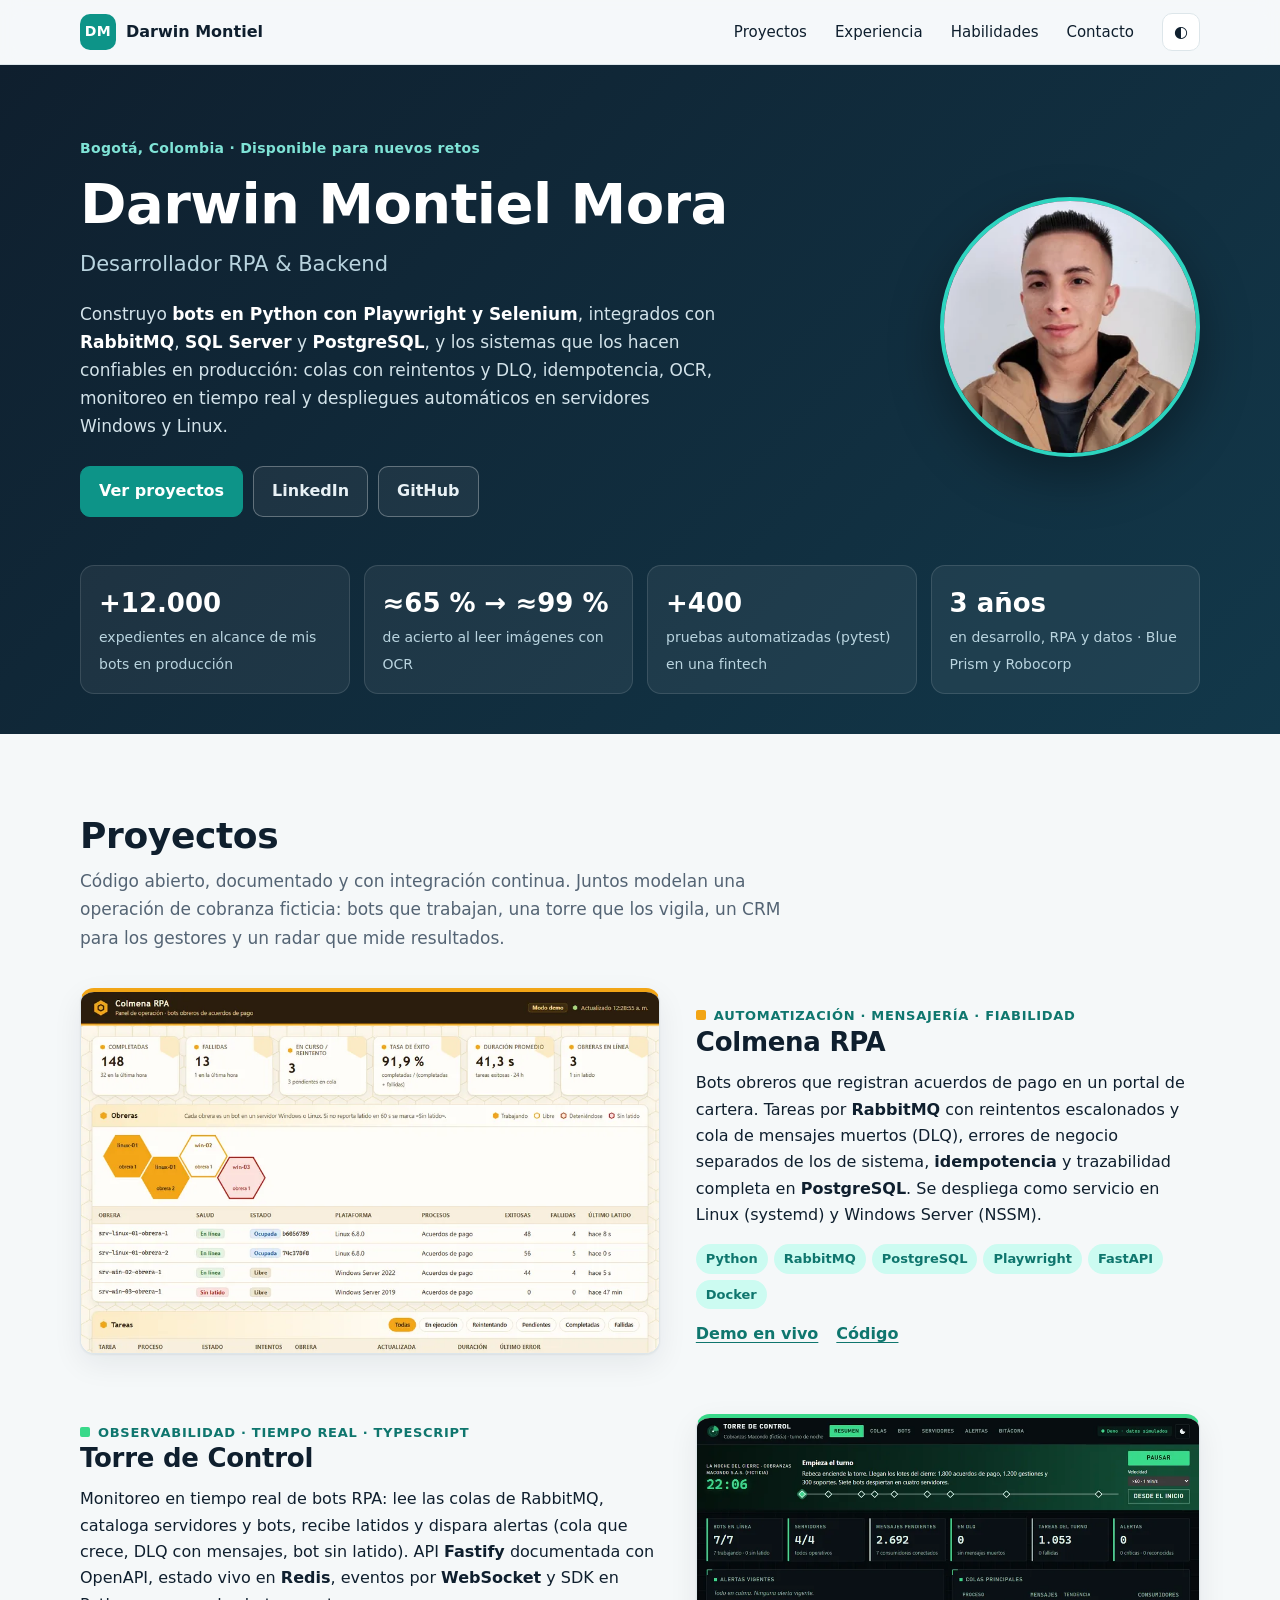
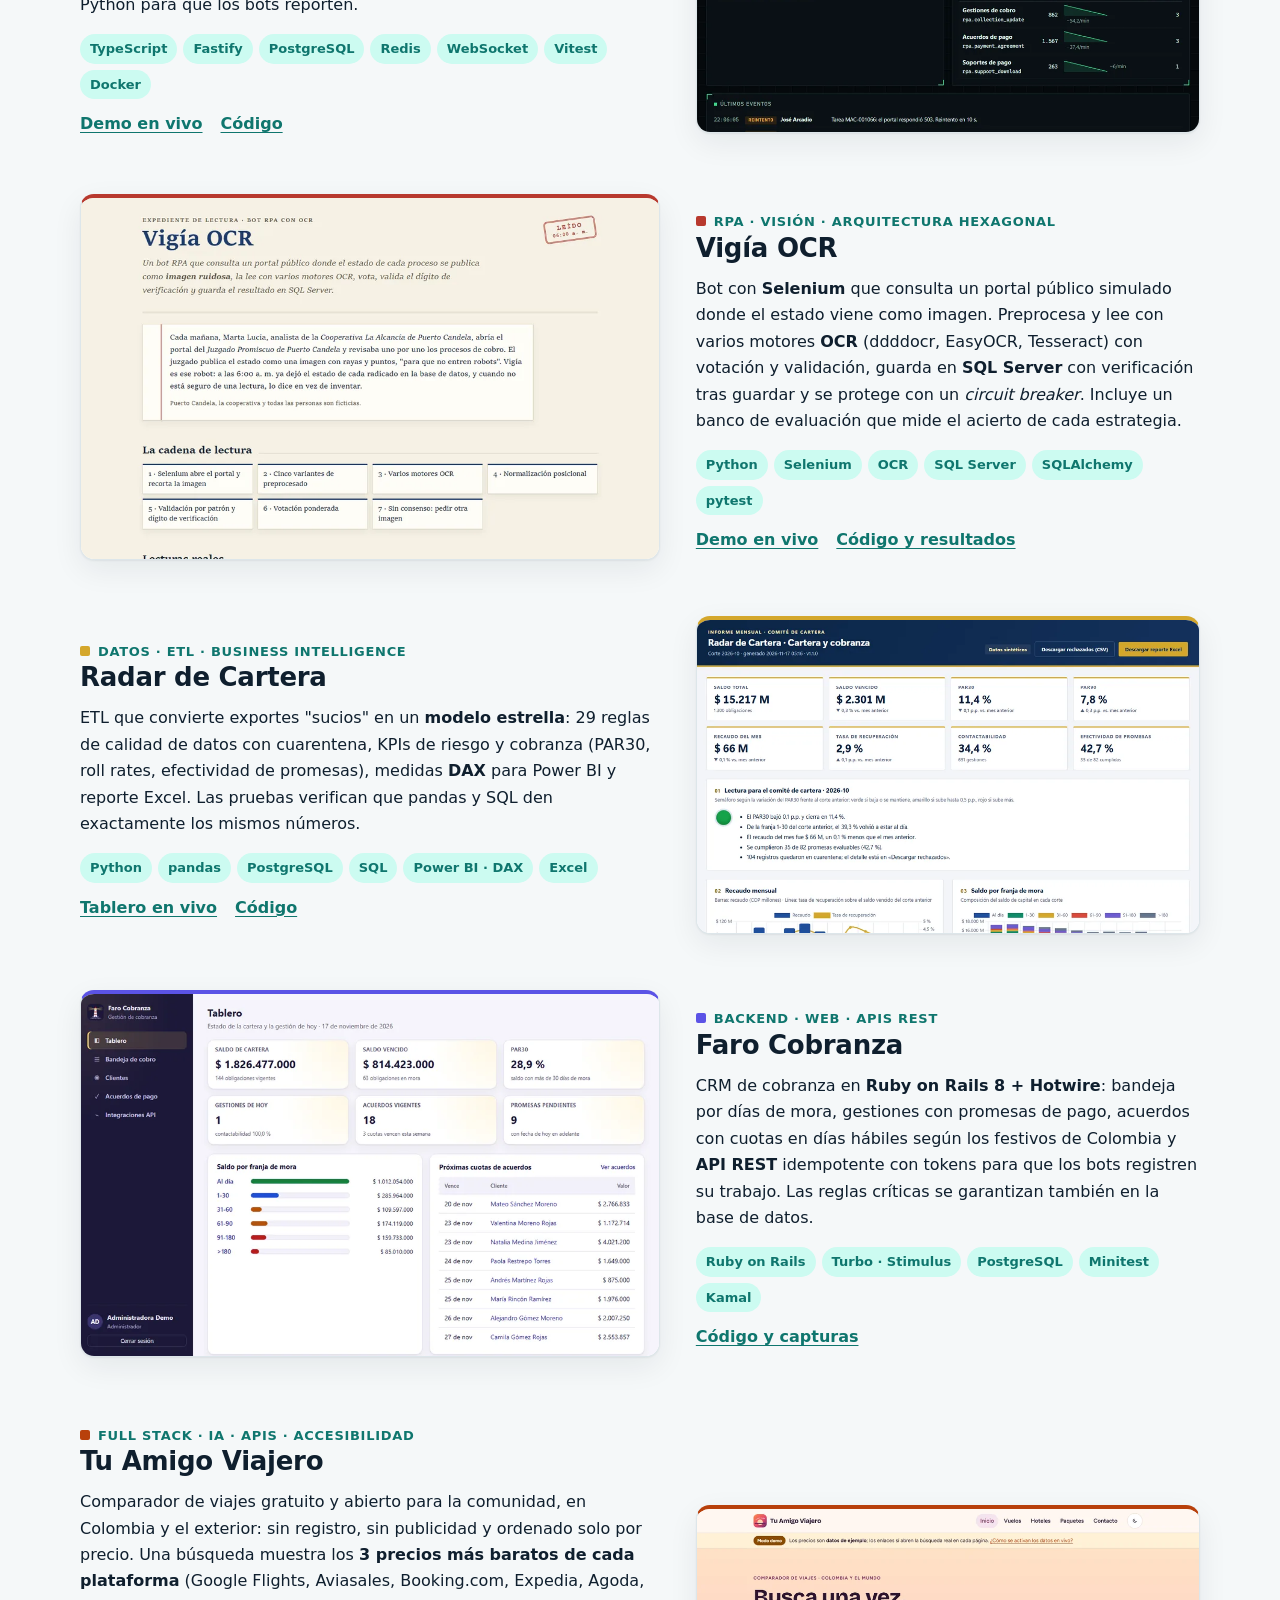
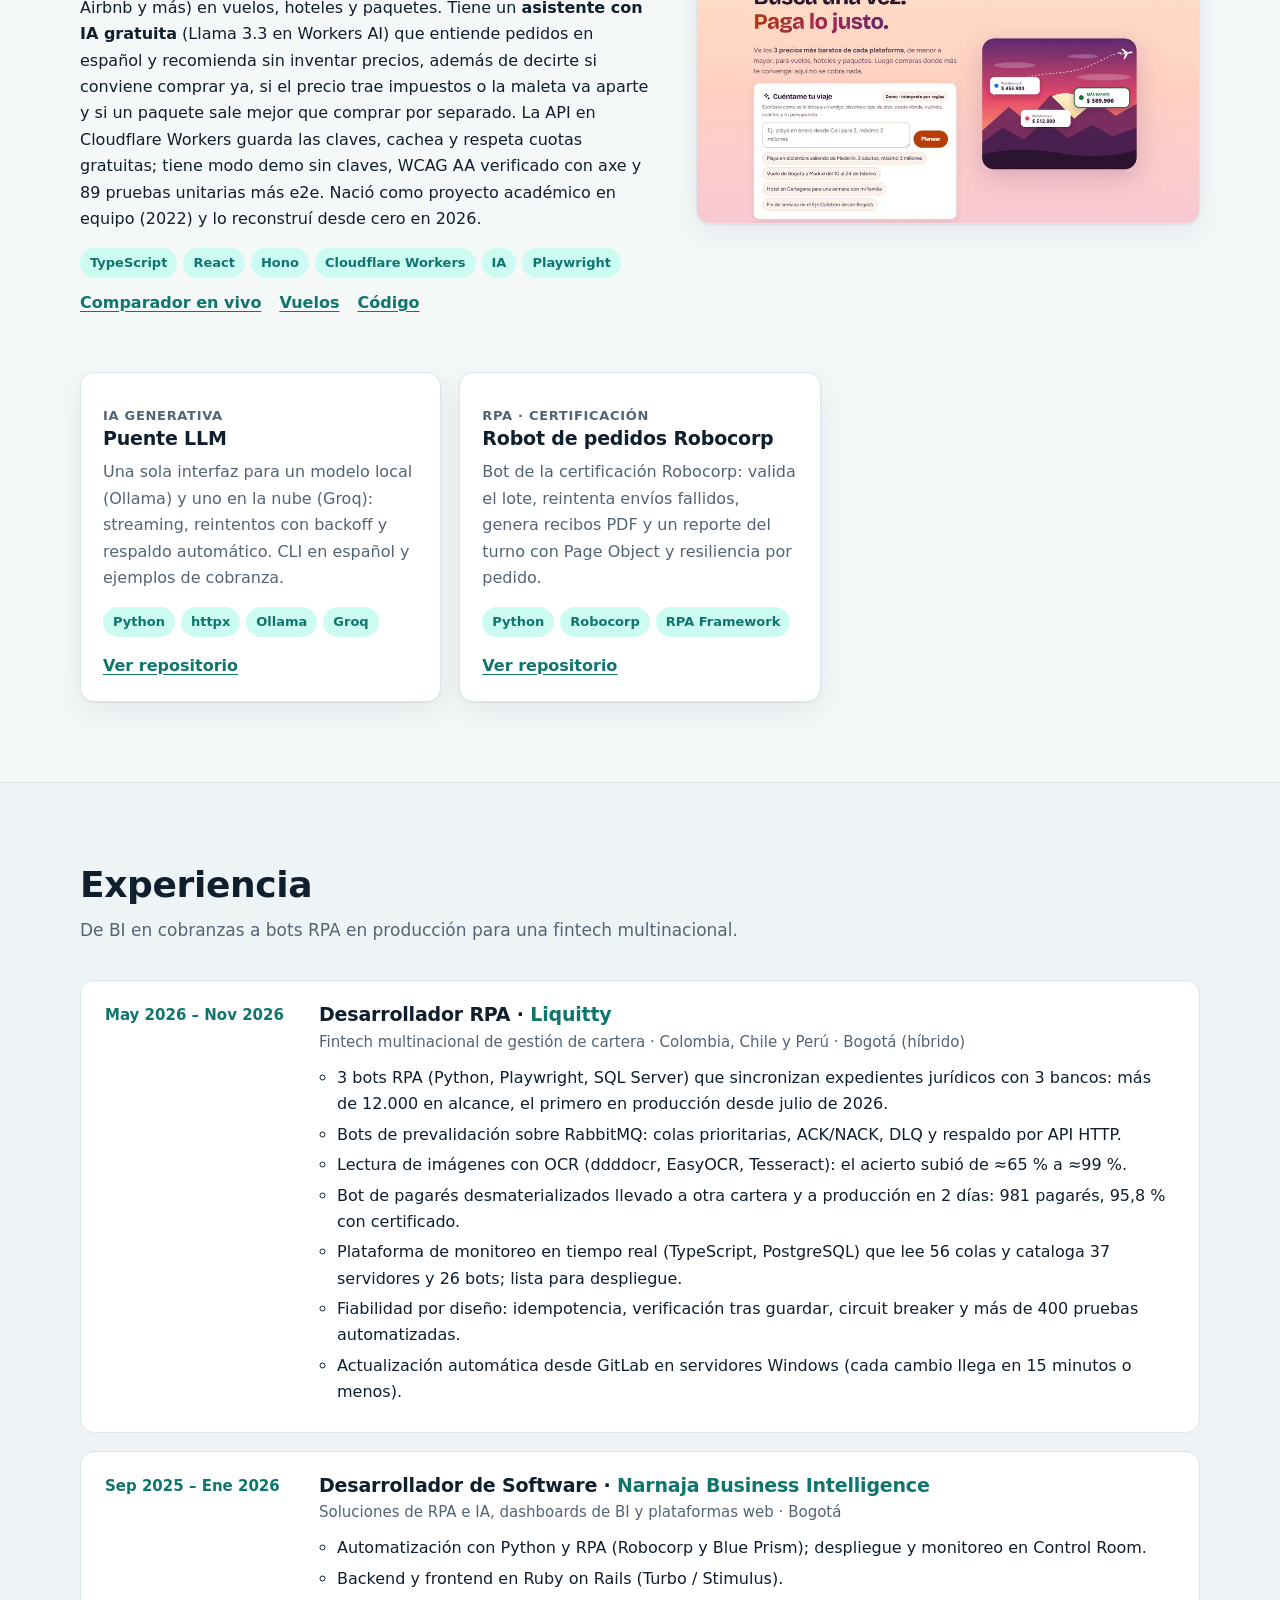
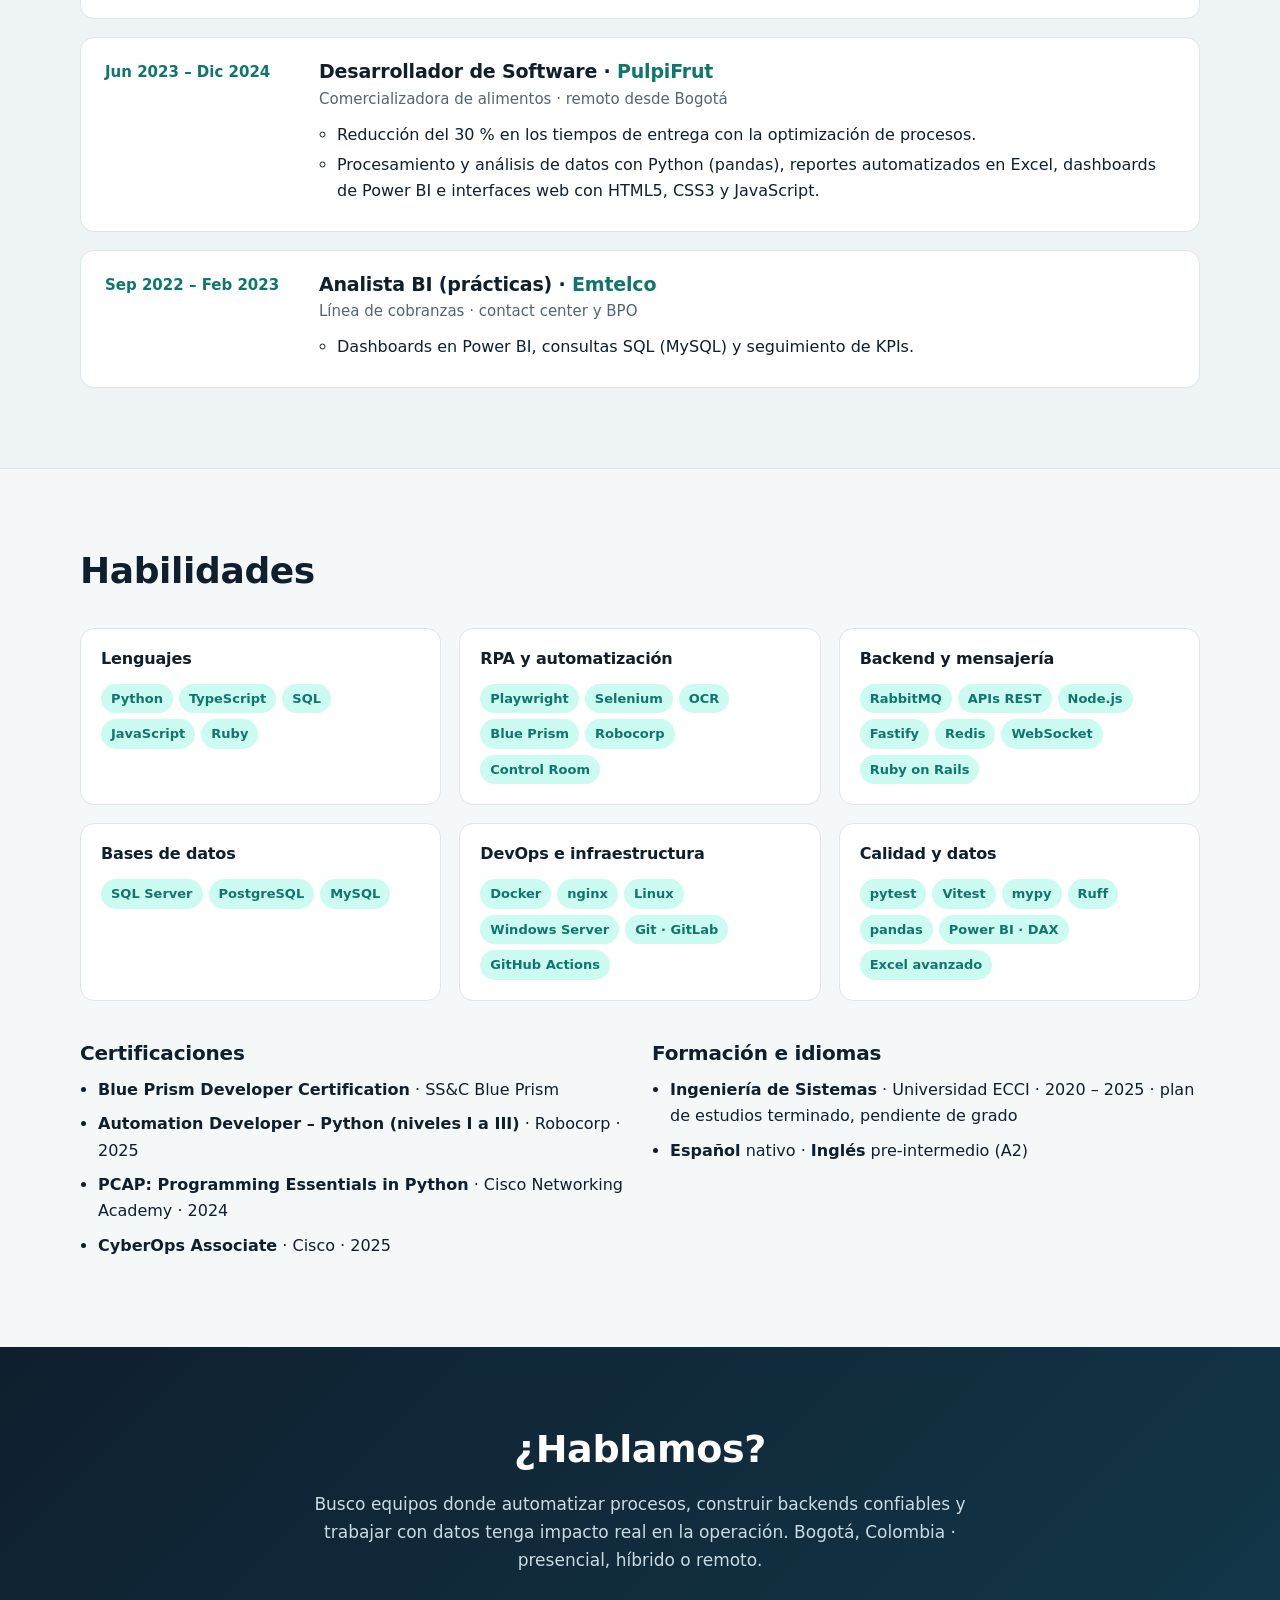
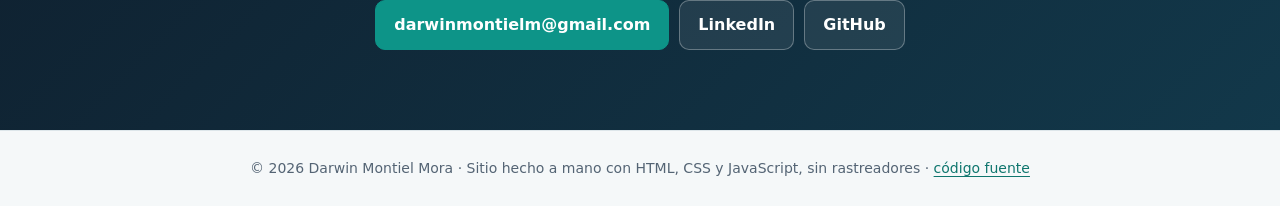
==== commit 4525421d: "docs: Tu Amigo Viajero 3.1 como servicio gratuito para la comunidad" ====
--- a/index.html
+++ b/index.html
@@ -195,7 +195,7 @@
           <div class="project__body">
             <p class="project__kicker">Full stack · IA · APIs · Accesibilidad</p>
             <h3>Tu Amigo Viajero</h3>
-            <p>Comparador real de precios de viaje para Colombia y el exterior: una búsqueda muestra los <strong>3 precios más baratos de cada plataforma</strong> (Google Flights, Aviasales, Booking.com, Expedia, Agoda, Airbnb y más) en vuelos, hoteles y paquetes. Tiene un <strong>asistente con IA gratuita</strong> (Llama 3.3 en Workers AI) que entiende pedidos en español y recomienda sin inventar precios. La API en Cloudflare Workers guarda las claves, cachea y respeta cuotas gratuitas; tiene modo demo sin claves, WCAG AA verificado con axe y 75 pruebas unitarias más e2e. Nació como proyecto académico en equipo (2022) y lo reconstruí desde cero en 2026.</p>
+            <p>Comparador de viajes gratuito y abierto para la comunidad, en Colombia y el exterior: sin registro, sin publicidad y ordenado solo por precio. Una búsqueda muestra los <strong>3 precios más baratos de cada plataforma</strong> (Google Flights, Aviasales, Booking.com, Expedia, Agoda, Airbnb y más) en vuelos, hoteles y paquetes. Tiene un <strong>asistente con IA gratuita</strong> (Llama 3.3 en Workers AI) que entiende pedidos en español y recomienda sin inventar precios, además de decirte si conviene comprar ya, si el precio trae impuestos o la maleta va aparte y si un paquete sale mejor que comprar por separado. La API en Cloudflare Workers guarda las claves, cachea y respeta cuotas gratuitas; tiene modo demo sin claves, WCAG AA verificado con axe y 89 pruebas unitarias más e2e. Nació como proyecto académico en equipo (2022) y lo reconstruí desde cero en 2026.</p>
             <ul class="chips">
               <li>TypeScript</li><li>React</li><li>Hono</li><li>Cloudflare Workers</li><li>IA</li><li>Playwright</li>
             </ul>
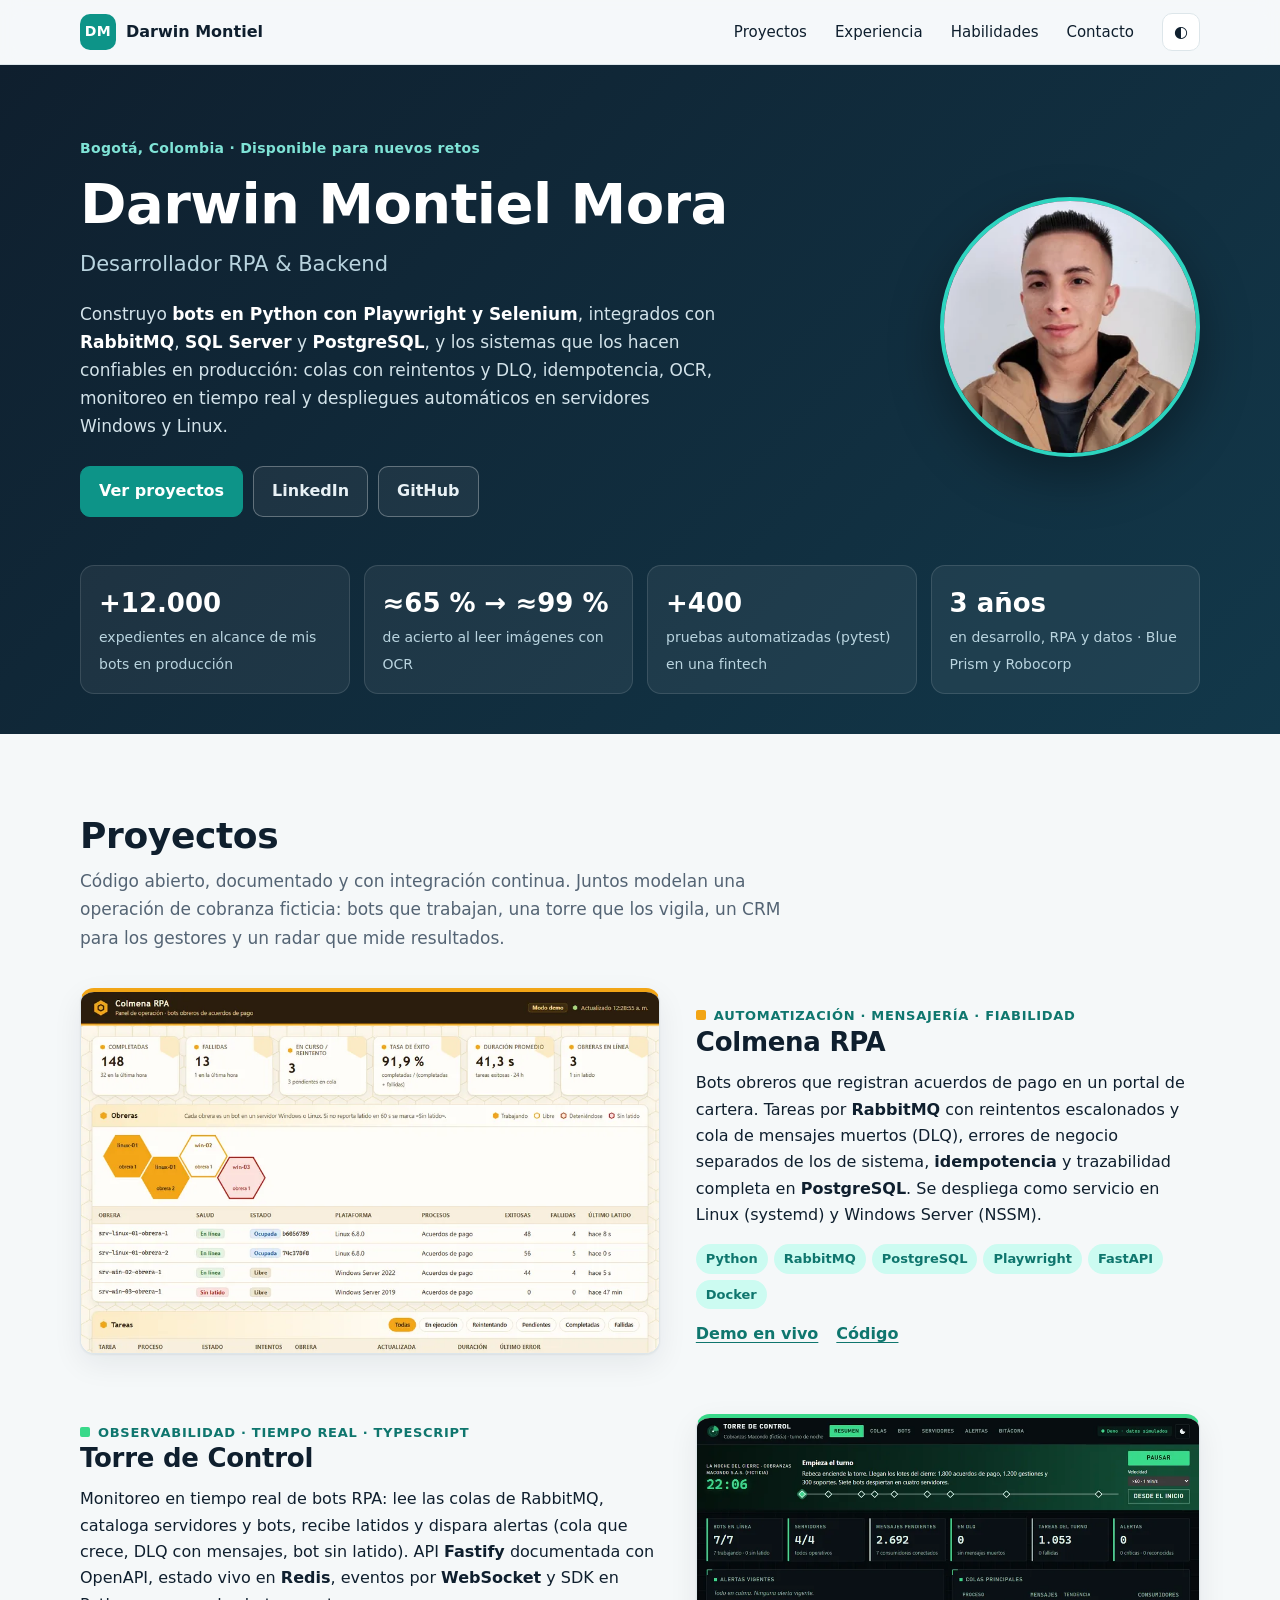
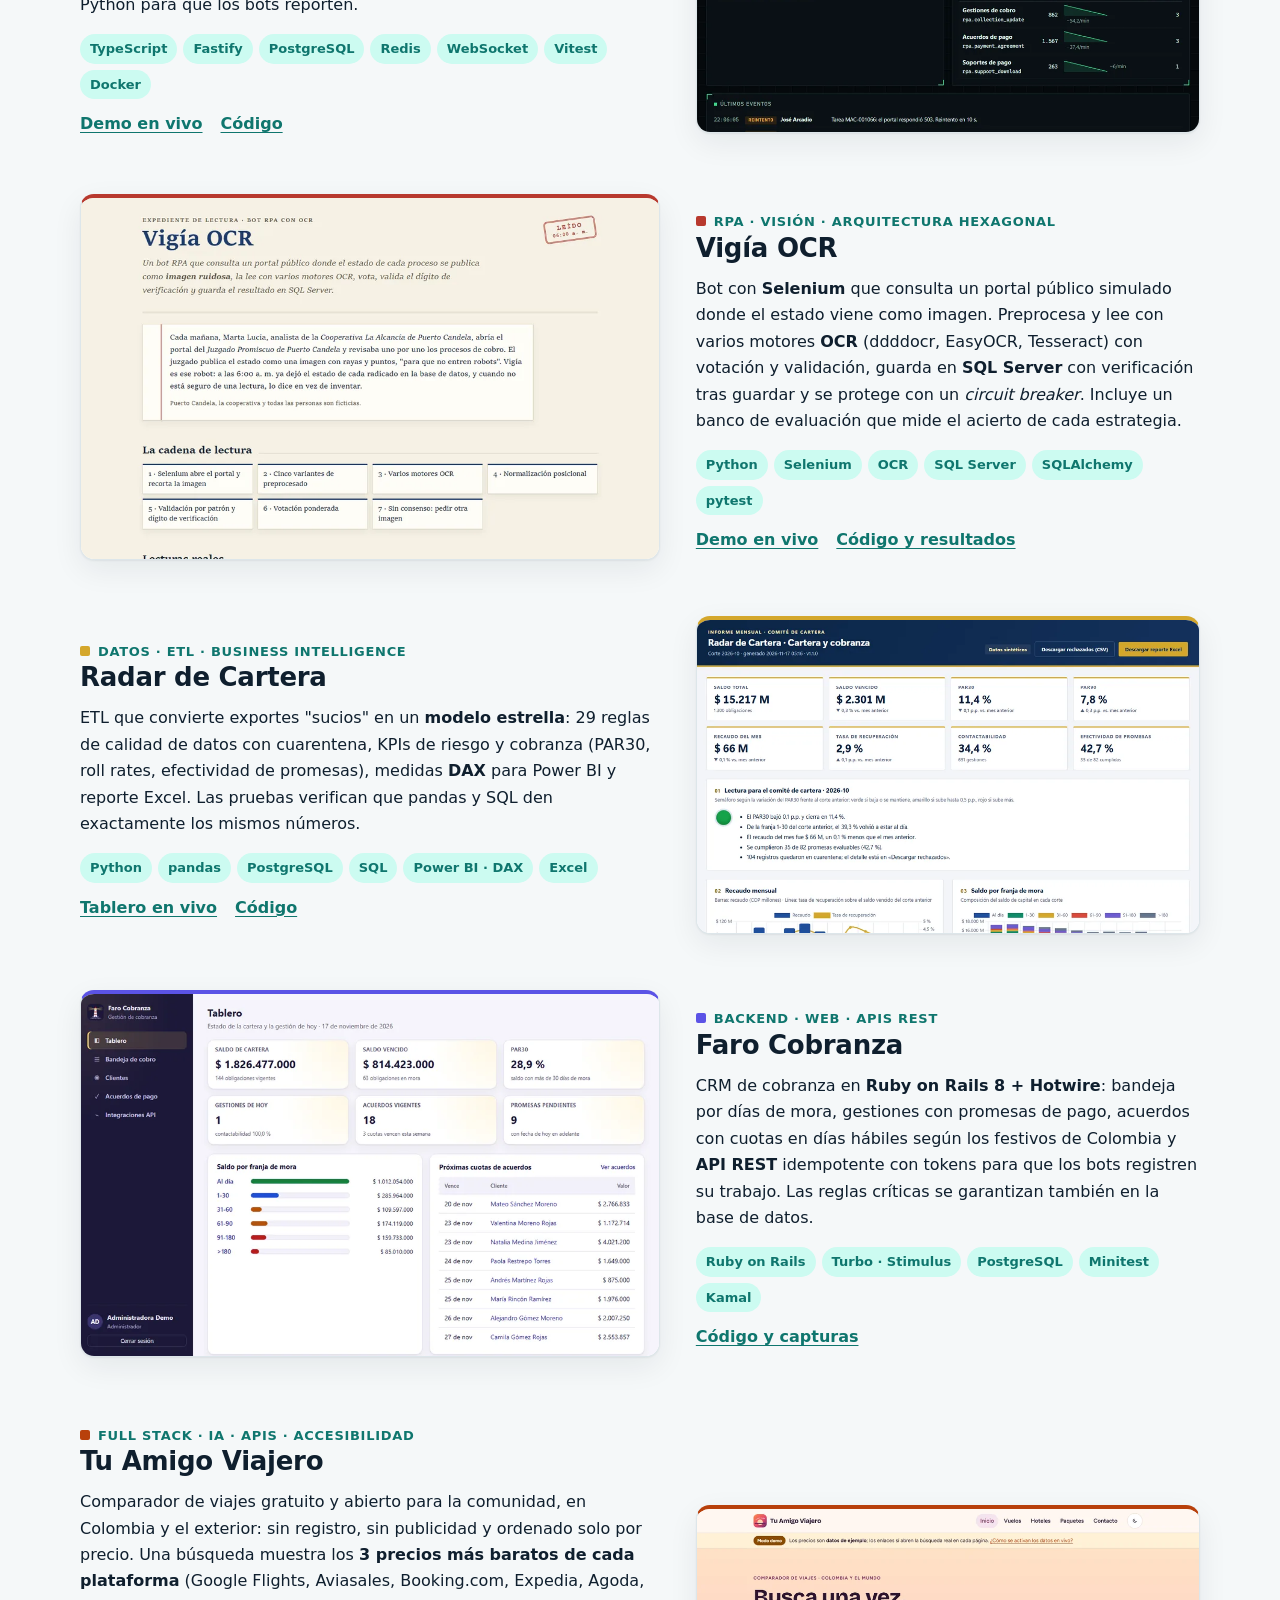
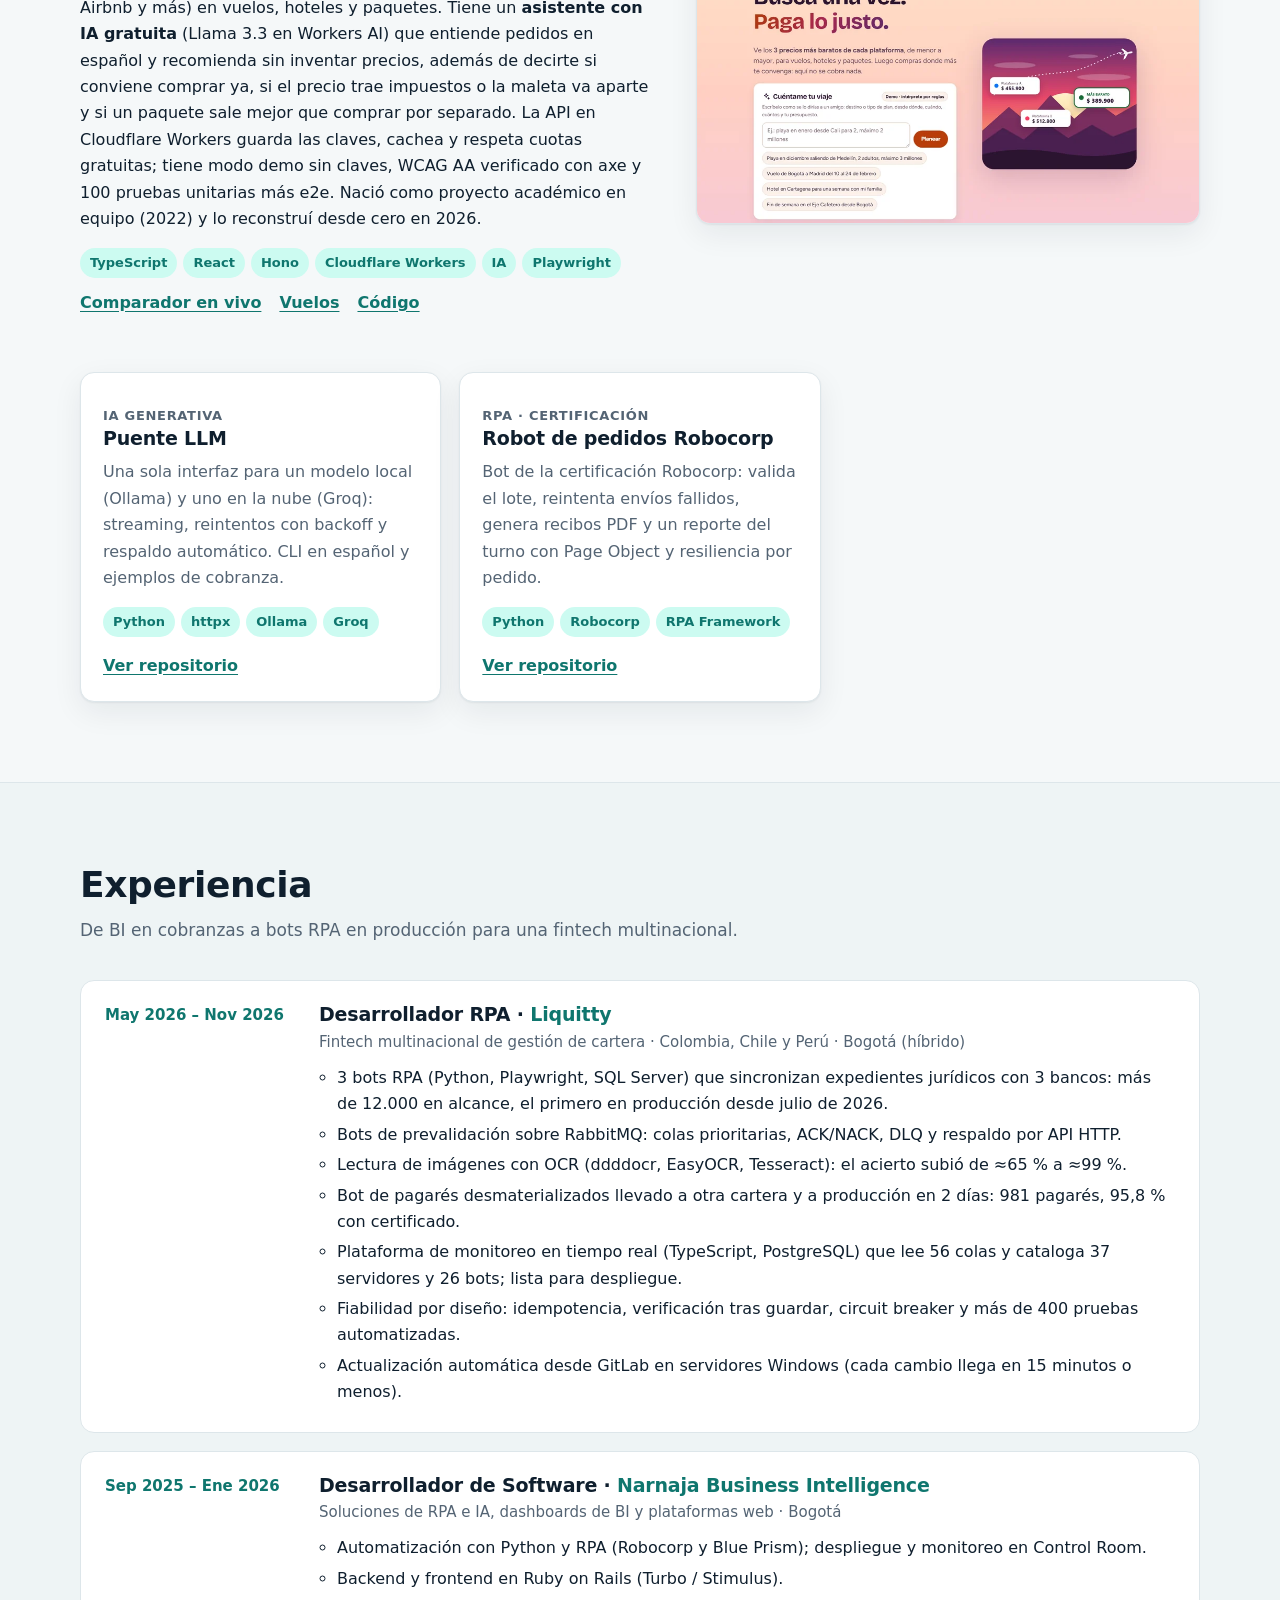
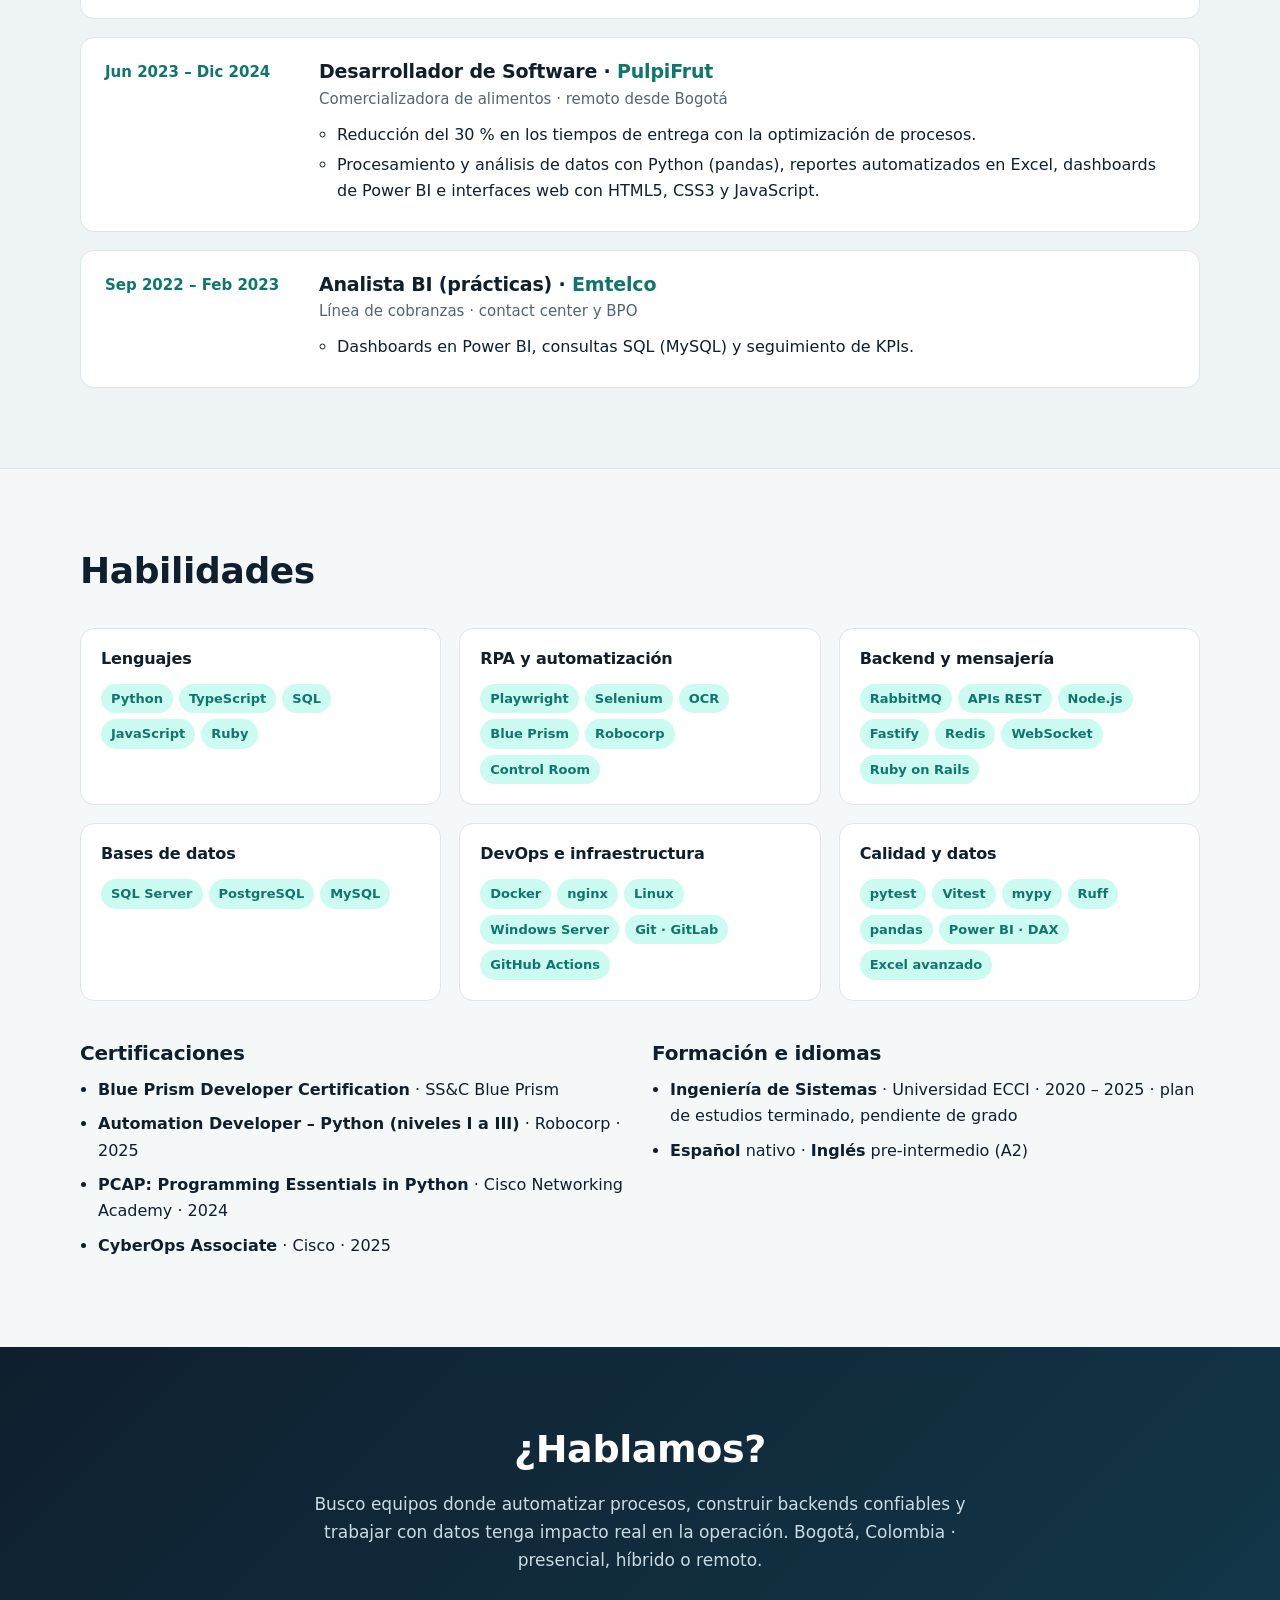
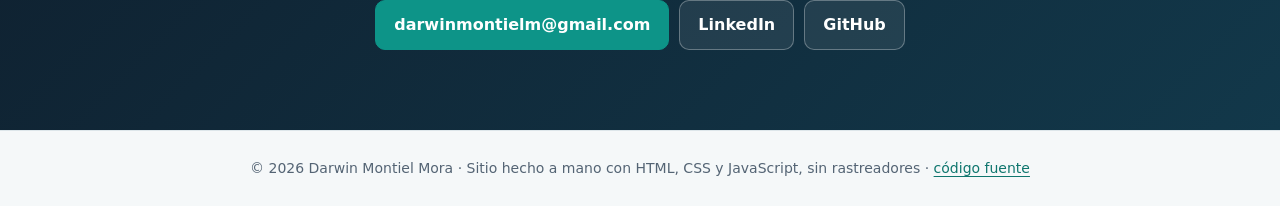
==== commit 9f20e769: "fix(proyectos): conteo de pruebas de Tu Amigo Viajero 3.1.1" ====
--- a/index.html
+++ b/index.html
@@ -195,7 +195,7 @@
           <div class="project__body">
             <p class="project__kicker">Full stack · IA · APIs · Accesibilidad</p>
             <h3>Tu Amigo Viajero</h3>
-            <p>Comparador de viajes gratuito y abierto para la comunidad, en Colombia y el exterior: sin registro, sin publicidad y ordenado solo por precio. Una búsqueda muestra los <strong>3 precios más baratos de cada plataforma</strong> (Google Flights, Aviasales, Booking.com, Expedia, Agoda, Airbnb y más) en vuelos, hoteles y paquetes. Tiene un <strong>asistente con IA gratuita</strong> (Llama 3.3 en Workers AI) que entiende pedidos en español y recomienda sin inventar precios, además de decirte si conviene comprar ya, si el precio trae impuestos o la maleta va aparte y si un paquete sale mejor que comprar por separado. La API en Cloudflare Workers guarda las claves, cachea y respeta cuotas gratuitas; tiene modo demo sin claves, WCAG AA verificado con axe y 89 pruebas unitarias más e2e. Nació como proyecto académico en equipo (2022) y lo reconstruí desde cero en 2026.</p>
+            <p>Comparador de viajes gratuito y abierto para la comunidad, en Colombia y el exterior: sin registro, sin publicidad y ordenado solo por precio. Una búsqueda muestra los <strong>3 precios más baratos de cada plataforma</strong> (Google Flights, Aviasales, Booking.com, Expedia, Agoda, Airbnb y más) en vuelos, hoteles y paquetes. Tiene un <strong>asistente con IA gratuita</strong> (Llama 3.3 en Workers AI) que entiende pedidos en español y recomienda sin inventar precios, además de decirte si conviene comprar ya, si el precio trae impuestos o la maleta va aparte y si un paquete sale mejor que comprar por separado. La API en Cloudflare Workers guarda las claves, cachea y respeta cuotas gratuitas; tiene modo demo sin claves, WCAG AA verificado con axe y 100 pruebas unitarias más e2e. Nació como proyecto académico en equipo (2022) y lo reconstruí desde cero en 2026.</p>
             <ul class="chips">
               <li>TypeScript</li><li>React</li><li>Hono</li><li>Cloudflare Workers</li><li>IA</li><li>Playwright</li>
             </ul>
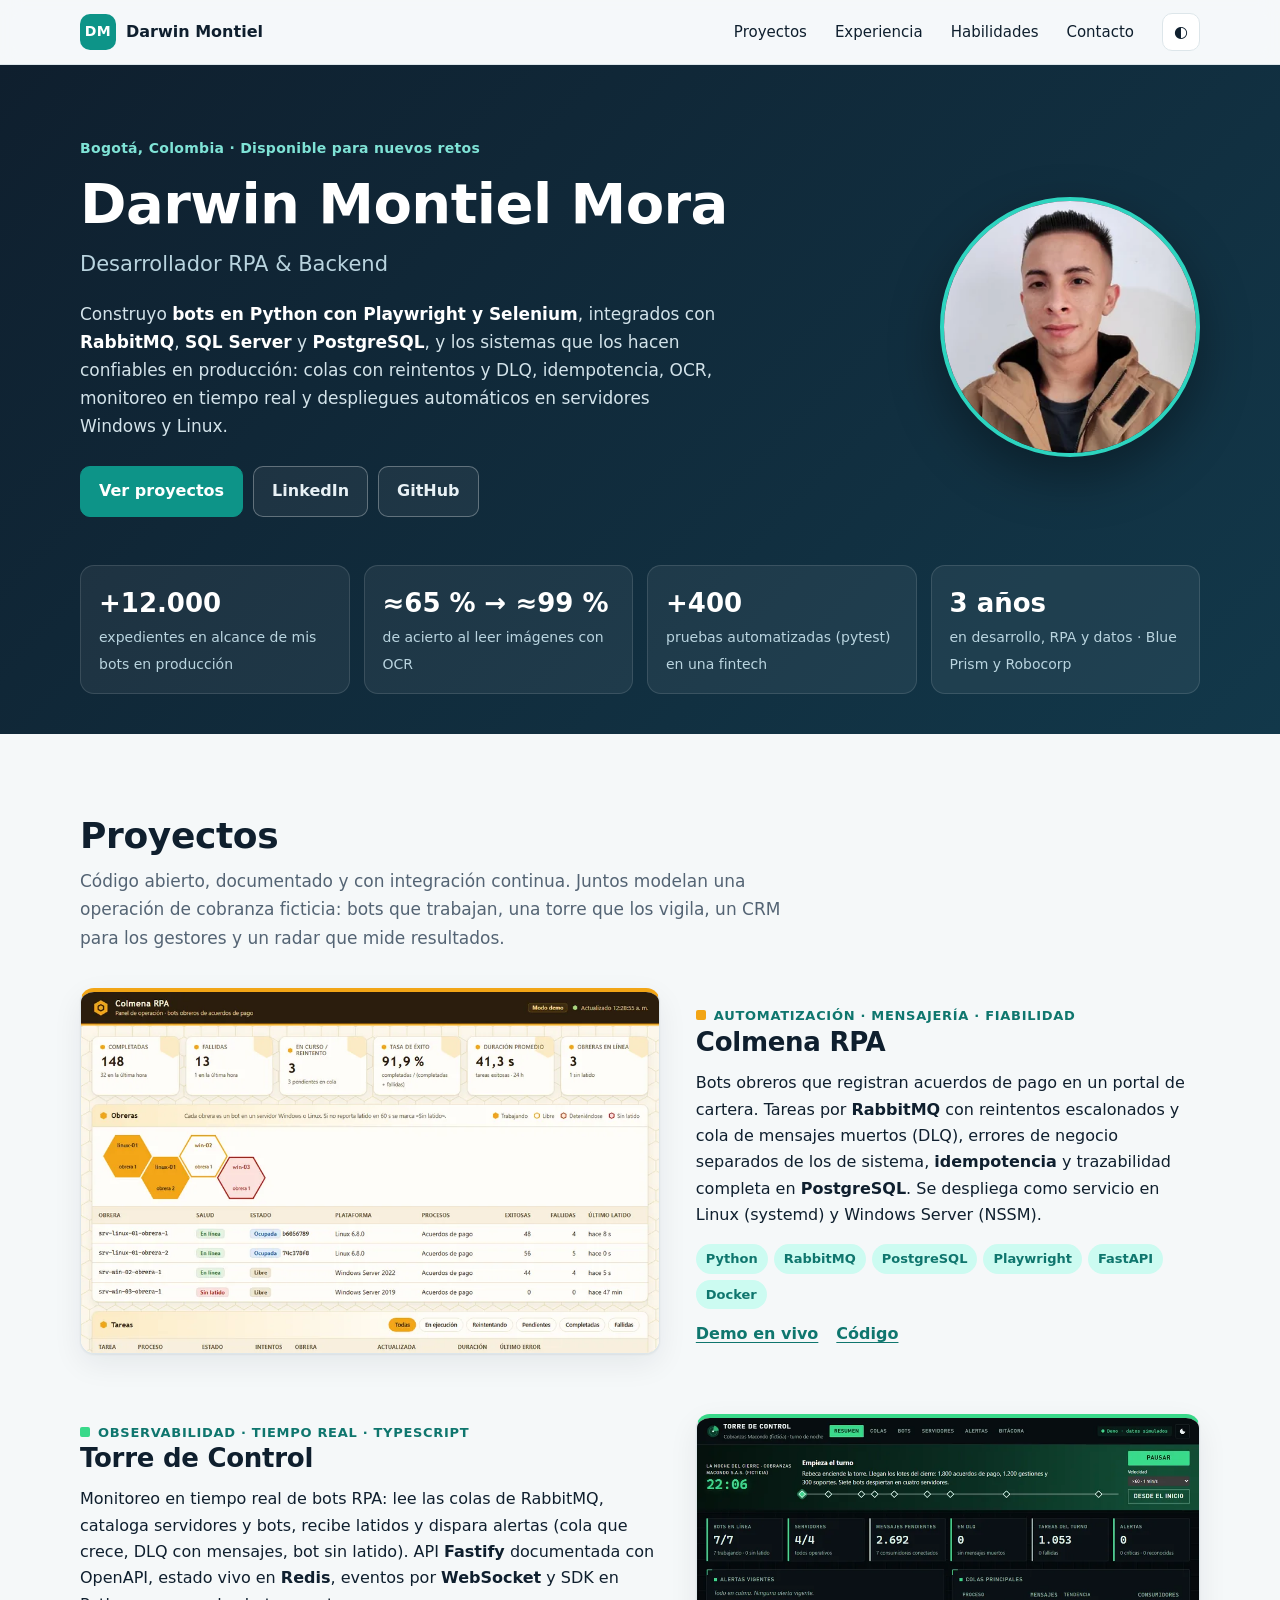
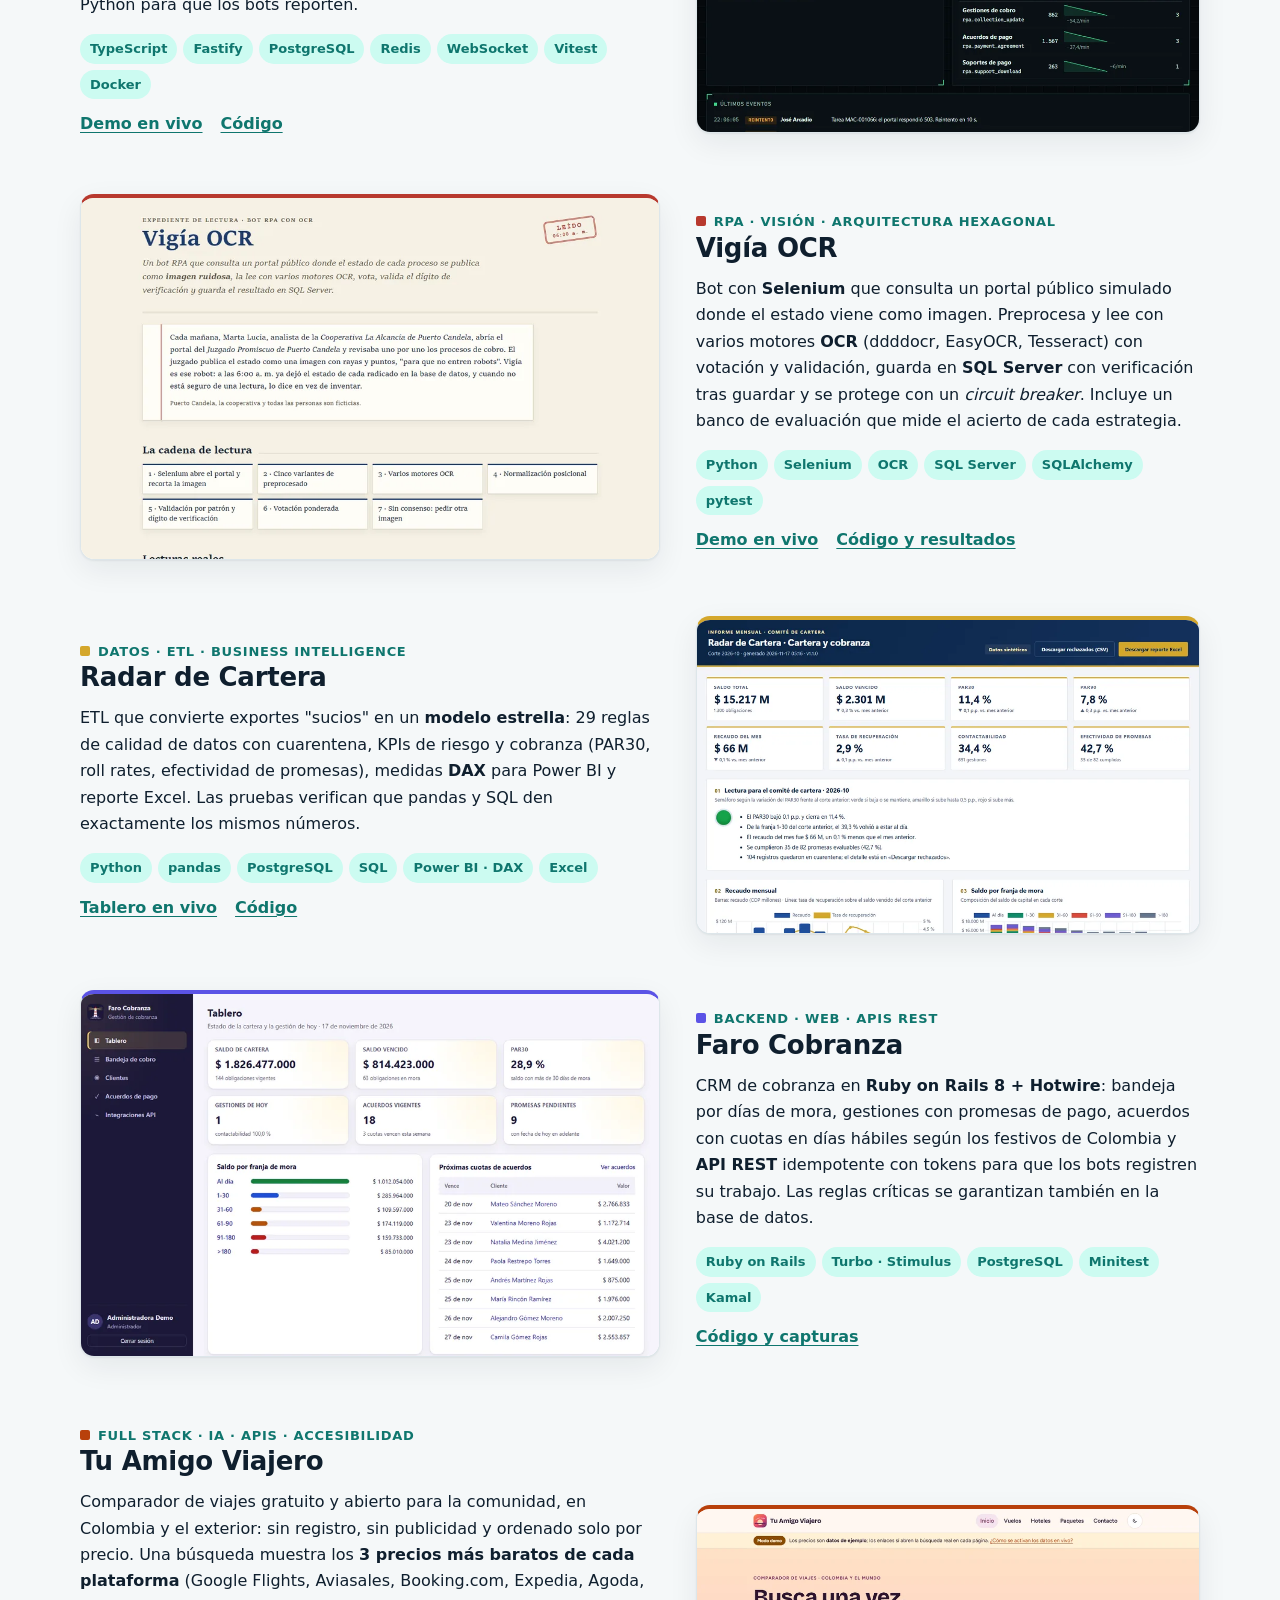
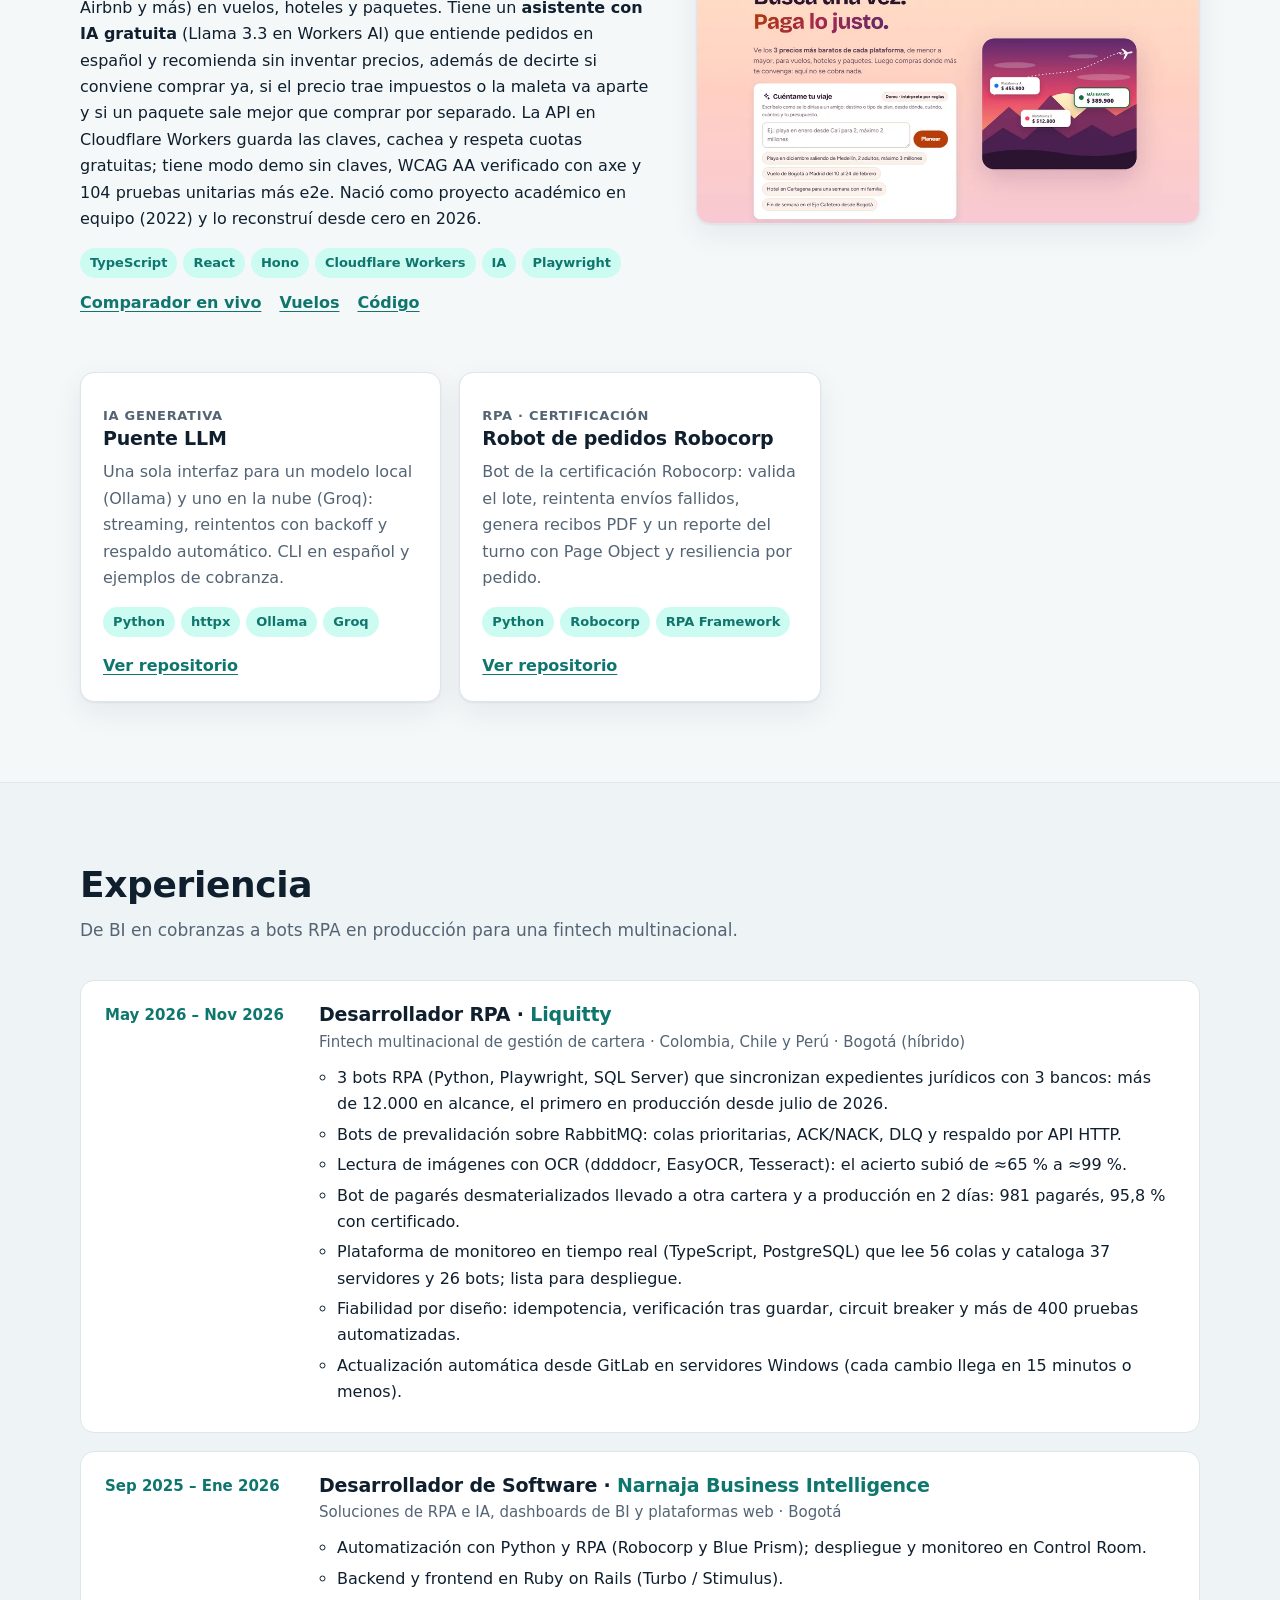
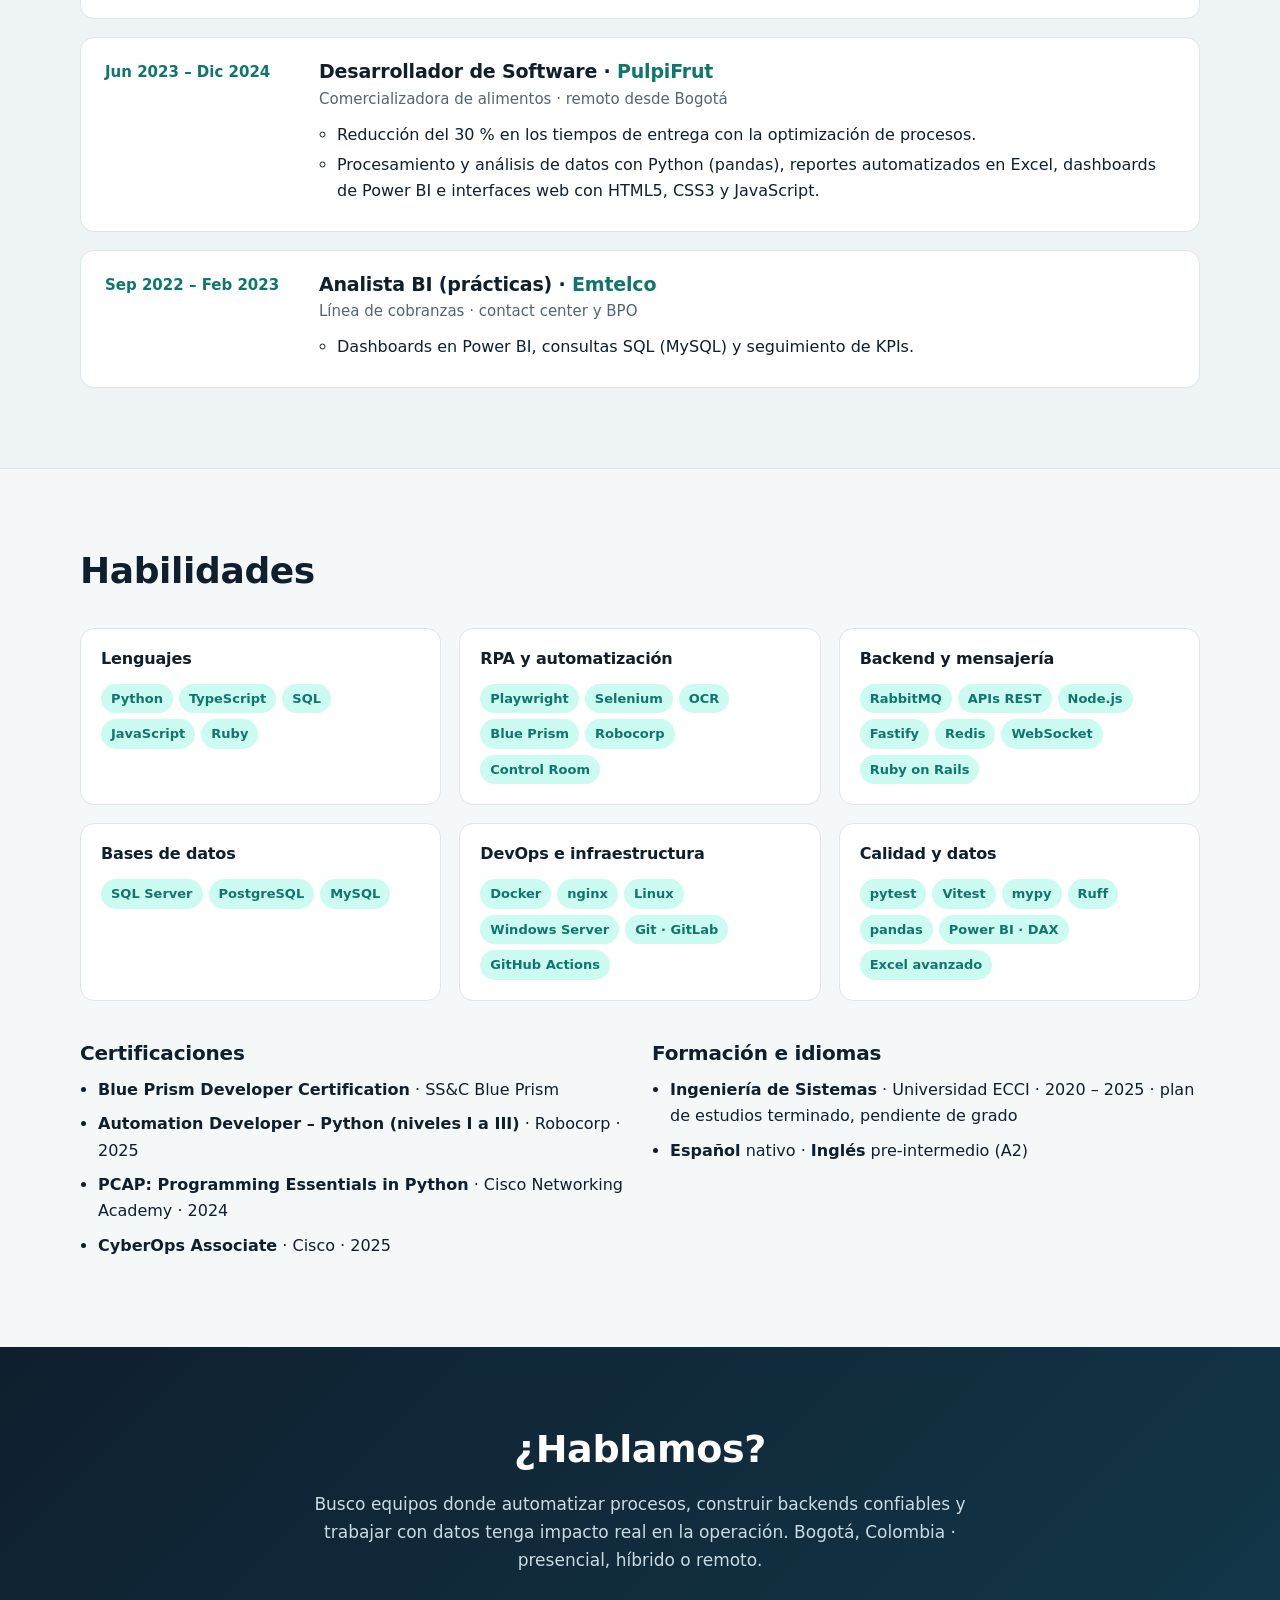
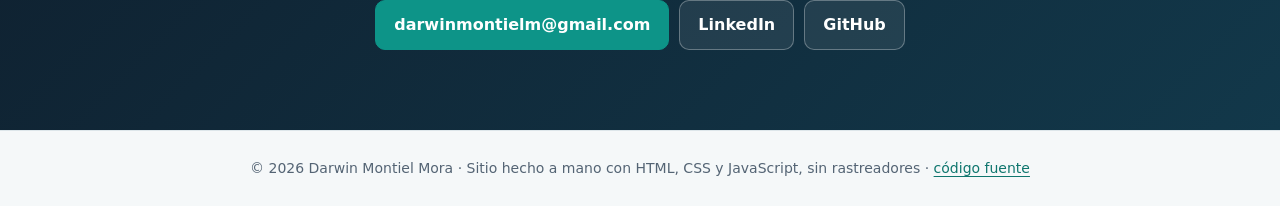
==== commit 25087cac: "fix(proyectos): conteo de pruebas de Tu Amigo Viajero 3.2.0" ====
--- a/index.html
+++ b/index.html
@@ -195,7 +195,7 @@
           <div class="project__body">
             <p class="project__kicker">Full stack · IA · APIs · Accesibilidad</p>
             <h3>Tu Amigo Viajero</h3>
-            <p>Comparador de viajes gratuito y abierto para la comunidad, en Colombia y el exterior: sin registro, sin publicidad y ordenado solo por precio. Una búsqueda muestra los <strong>3 precios más baratos de cada plataforma</strong> (Google Flights, Aviasales, Booking.com, Expedia, Agoda, Airbnb y más) en vuelos, hoteles y paquetes. Tiene un <strong>asistente con IA gratuita</strong> (Llama 3.3 en Workers AI) que entiende pedidos en español y recomienda sin inventar precios, además de decirte si conviene comprar ya, si el precio trae impuestos o la maleta va aparte y si un paquete sale mejor que comprar por separado. La API en Cloudflare Workers guarda las claves, cachea y respeta cuotas gratuitas; tiene modo demo sin claves, WCAG AA verificado con axe y 100 pruebas unitarias más e2e. Nació como proyecto académico en equipo (2022) y lo reconstruí desde cero en 2026.</p>
+            <p>Comparador de viajes gratuito y abierto para la comunidad, en Colombia y el exterior: sin registro, sin publicidad y ordenado solo por precio. Una búsqueda muestra los <strong>3 precios más baratos de cada plataforma</strong> (Google Flights, Aviasales, Booking.com, Expedia, Agoda, Airbnb y más) en vuelos, hoteles y paquetes. Tiene un <strong>asistente con IA gratuita</strong> (Llama 3.3 en Workers AI) que entiende pedidos en español y recomienda sin inventar precios, además de decirte si conviene comprar ya, si el precio trae impuestos o la maleta va aparte y si un paquete sale mejor que comprar por separado. La API en Cloudflare Workers guarda las claves, cachea y respeta cuotas gratuitas; tiene modo demo sin claves, WCAG AA verificado con axe y 104 pruebas unitarias más e2e. Nació como proyecto académico en equipo (2022) y lo reconstruí desde cero en 2026.</p>
             <ul class="chips">
               <li>TypeScript</li><li>React</li><li>Hono</li><li>Cloudflare Workers</li><li>IA</li><li>Playwright</li>
             </ul>
